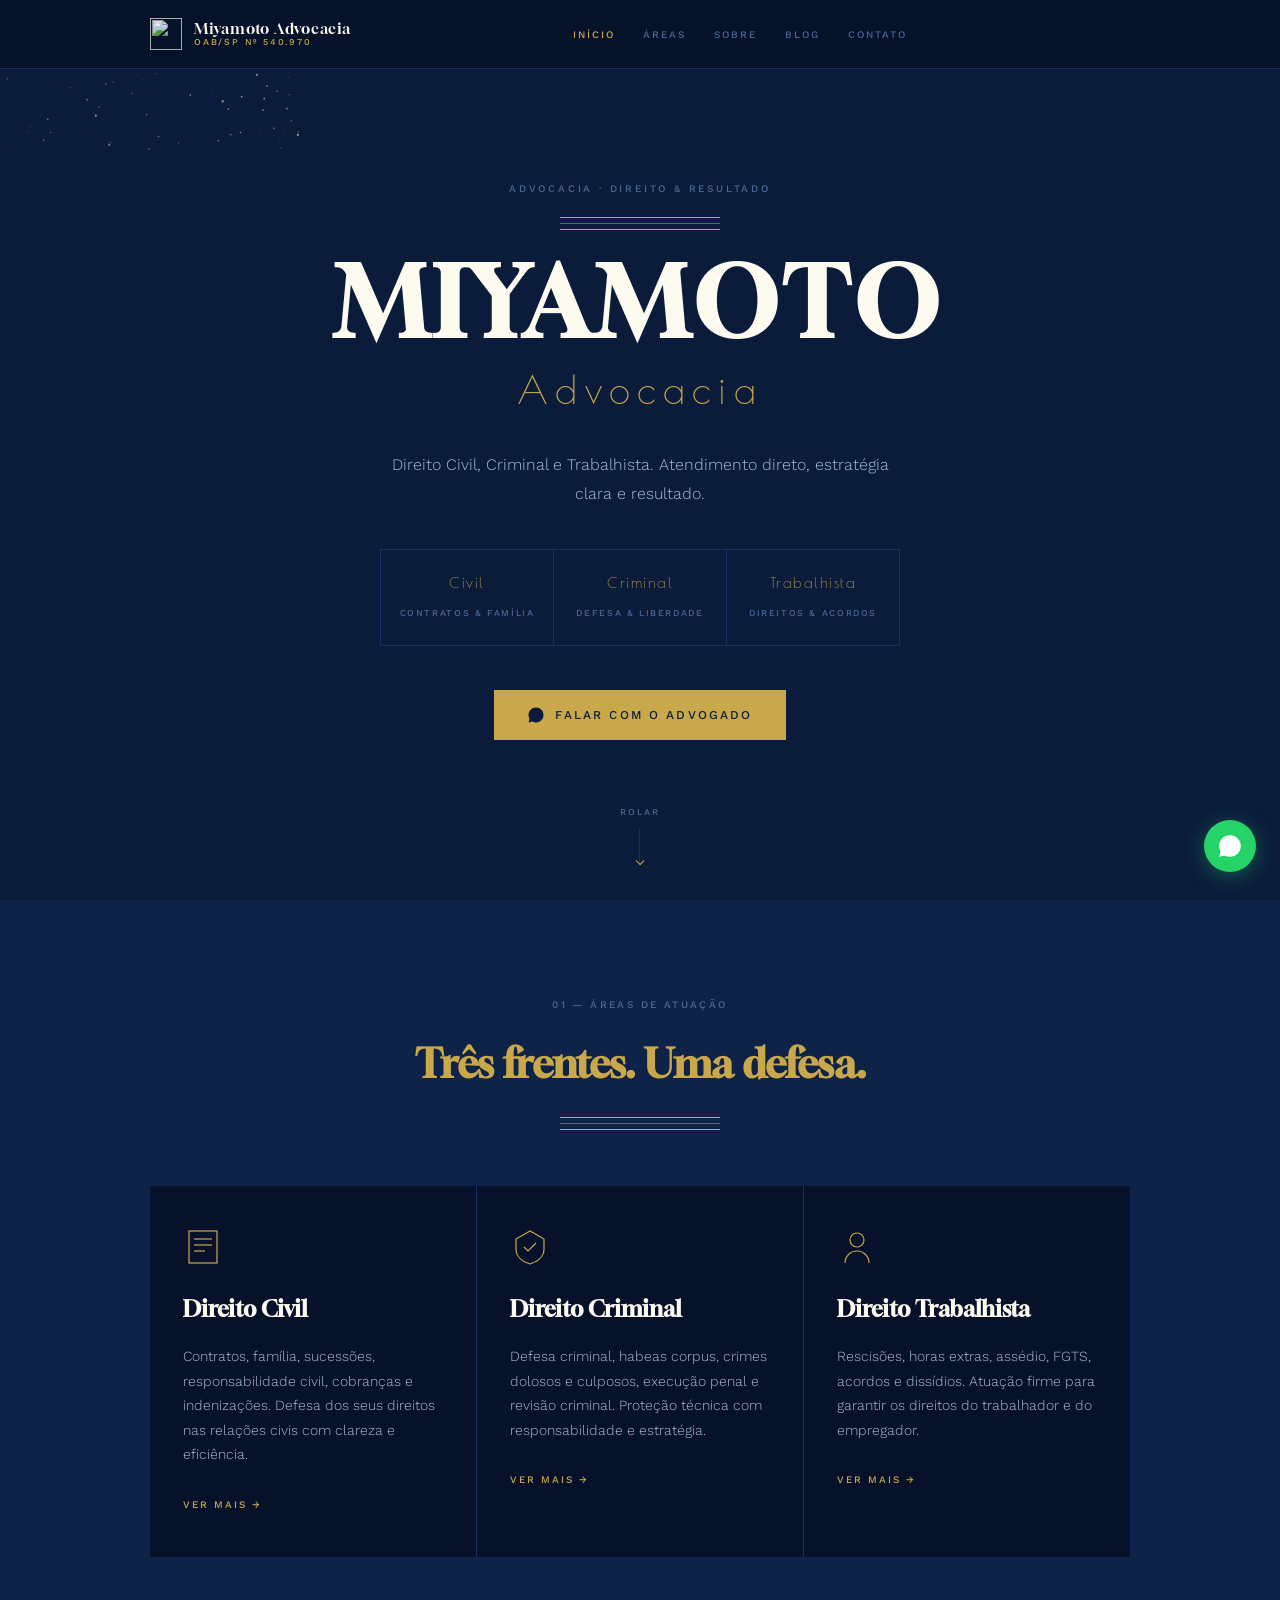
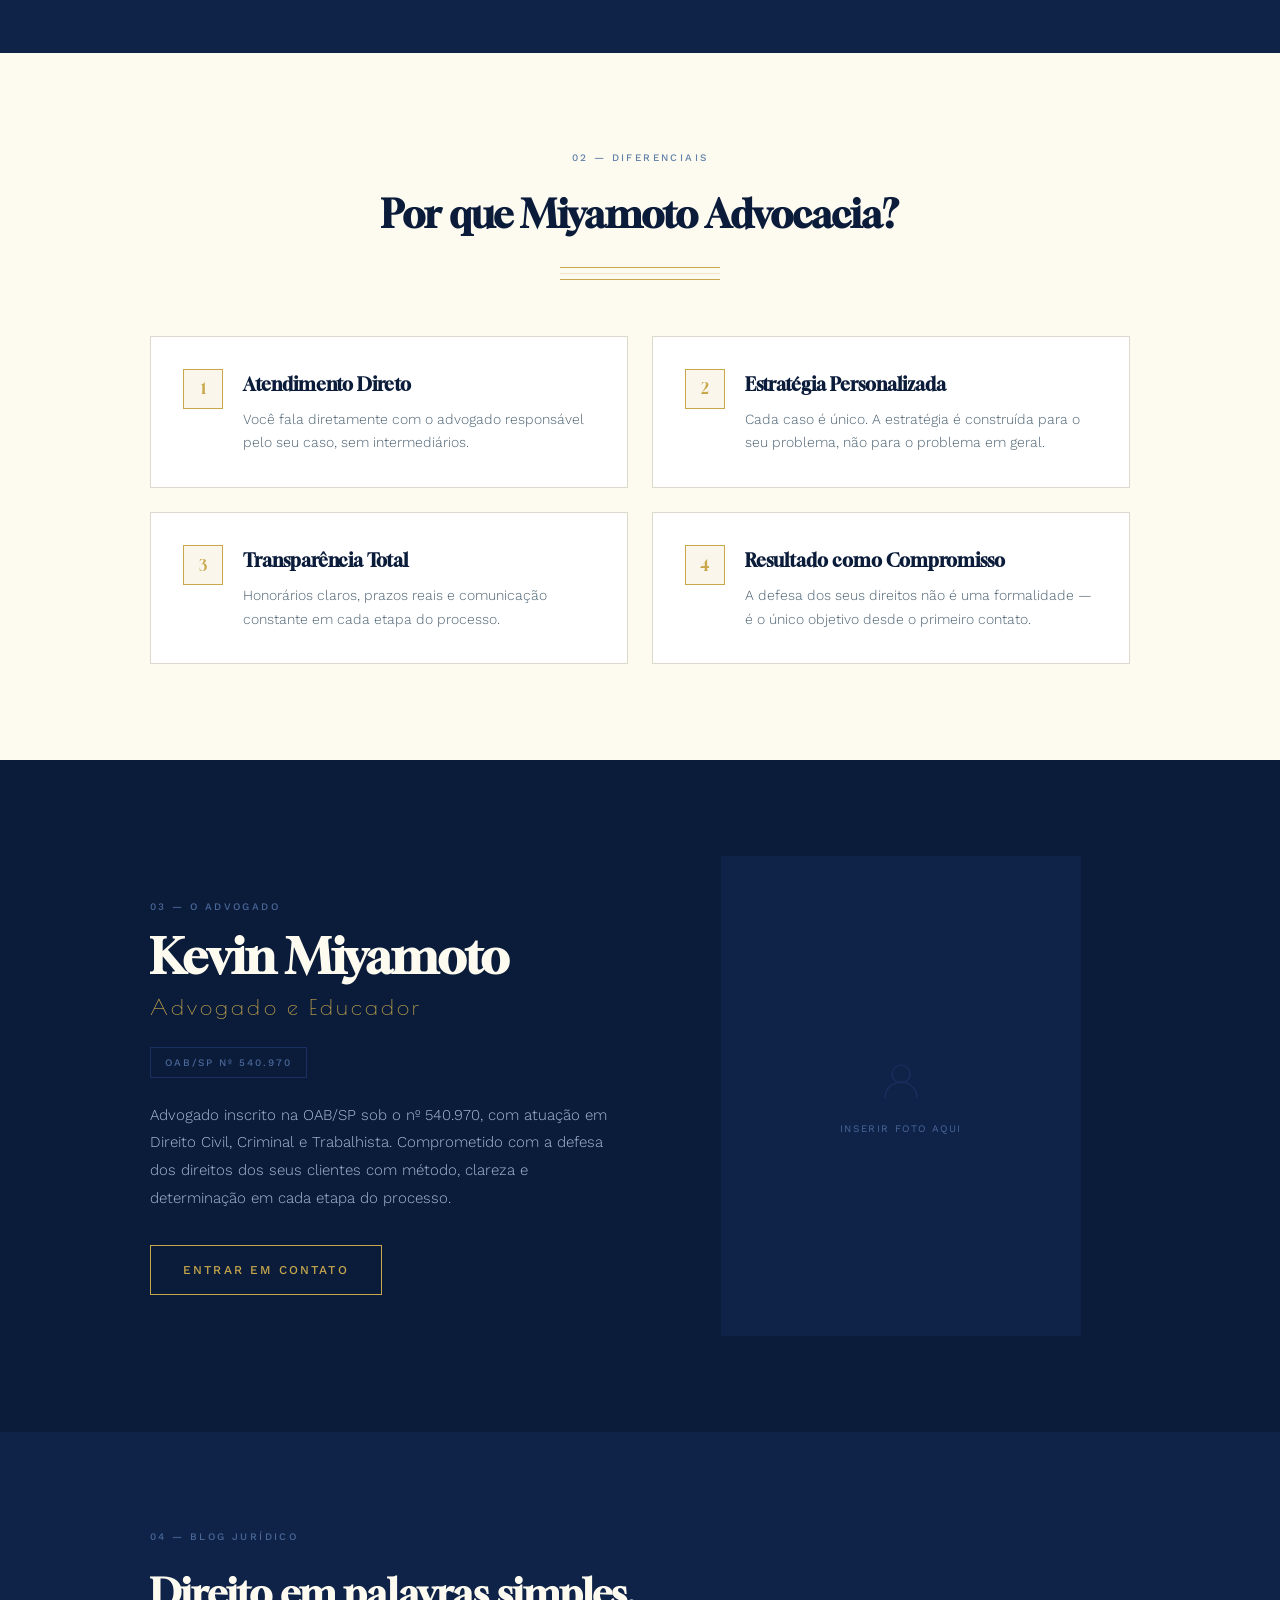
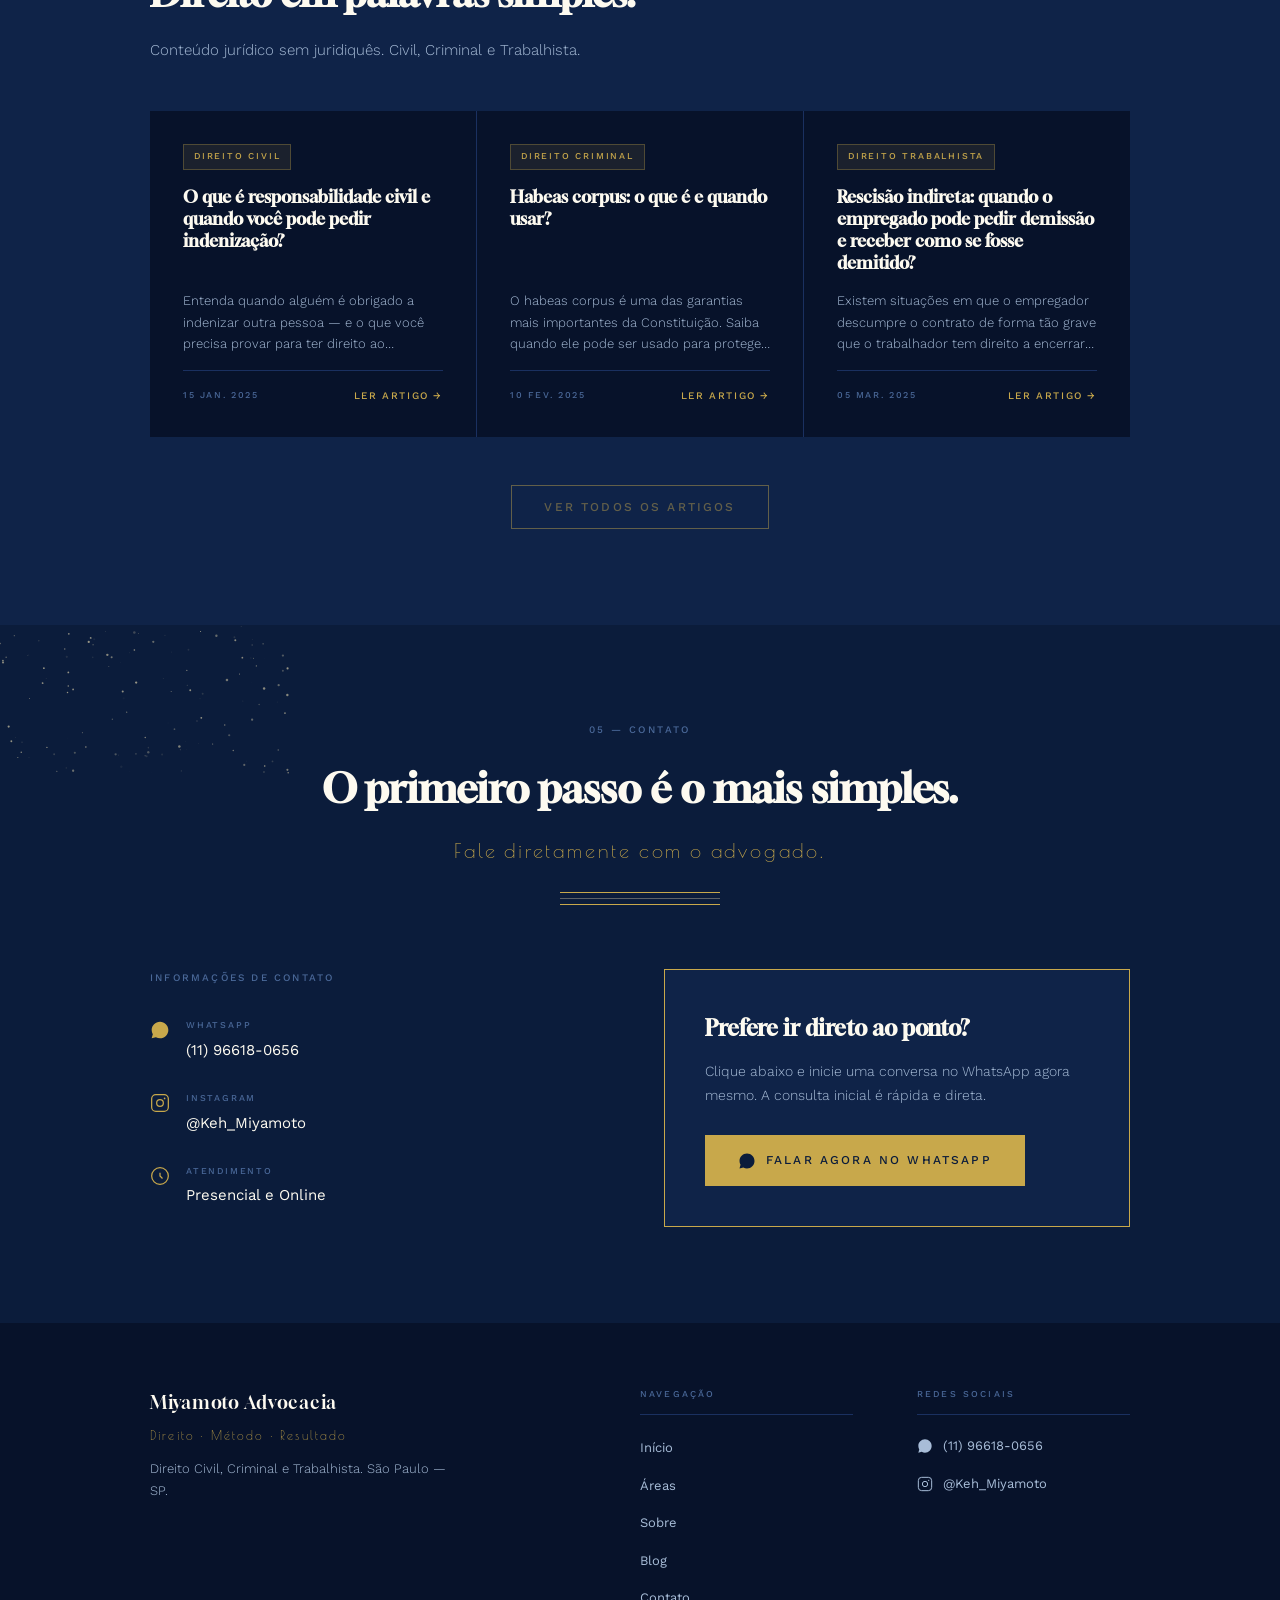
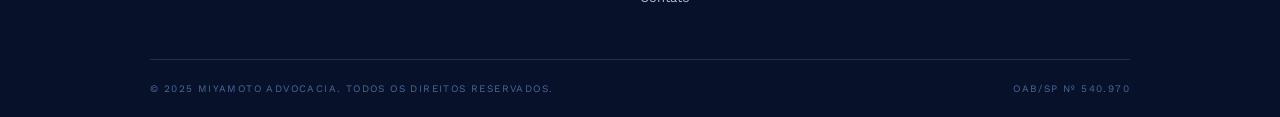
==== index.html @ d9c24fb6 "Update index.html" ====
<!DOCTYPE html>
<html lang="pt-BR">
<head>
  <meta charset="UTF-8">
  <meta name="viewport" content="width=device-width, initial-scale=1.0">
  <meta name="description" content="Miyamoto Advocacia — Direito Civil, Criminal e Trabalhista. Atendimento direto, estratégia clara e resultado. OAB/SP Nº 540.970.">
  <meta name="theme-color" content="#0B1C3B">
  <title>Miyamoto Advocacia — Direito Civil, Criminal e Trabalhista</title>
  <link href="https://fonts.googleapis.com/css2?family=Gloock&family=Work+Sans:wght@300;400;500&family=Poiret+One&display=swap" rel="stylesheet">
  <style>
    /* ════════════════════════════════════════════
       RESET
    ════════════════════════════════════════════ */
    *, *::before, *::after { box-sizing: border-box; margin: 0; padding: 0; }
    html { scroll-behavior: smooth; }
    body {
      font-family: 'Work Sans', sans-serif;
      font-weight: 400; font-size: 15px; line-height: 1.7;
      background: #0B1C3B; color: #FDFAF0; overflow-x: hidden;
    }
    img { max-width: 100%; display: block; }
    a { text-decoration: none; color: inherit; }
    button { font-family: inherit; cursor: pointer; border: none; background: none; }
    ul { list-style: none; }

    /* ════════════════════════════════════════════
       VARIÁVEIS
    ════════════════════════════════════════════ */
    :root {
      --gold:       #C8A84B;
      --gold-hover: #E4C76B;
      --gold-pale:  #F5E6B8;
      --gold-dim:   rgba(200,168,75,0.10);
      --navy-deep:  #07122A;
      --navy-main:  #0B1C3B;
      --navy-alt:   #0F2348;
      --cream:      #FDFAF0;
      --text-main:  #FDFAF0;
      --text-sec:   #A8BDD8;
      --text-muted: #4A6898;
      --border:     #1A3060;
      --font-d:     'Gloock', serif;
      --font-e:     'Poiret One', sans-serif;
      --font-ui:    'Work Sans', sans-serif;
      --t:          200ms ease;
      --gap:        96px;
      --max:        1100px;
    }

    /* ════════════════════════════════════════════
       LAYOUT
    ════════════════════════════════════════════ */
    .container { width: 100%; max-width: var(--max); margin: 0 auto; padding: 0 20px; }
    @media (min-width: 768px)  { .container { padding: 0 40px; } }
    @media (min-width: 1280px) { .container { padding: 0 60px; } }

    /* ════════════════════════════════════════════
       EYEBROW / ORNAMENT
    ════════════════════════════════════════════ */
    .eyebrow {
      font-family: var(--font-ui); font-weight: 500; font-size: 10px;
      letter-spacing: 0.24em; text-transform: uppercase; color: var(--text-muted);
      margin-bottom: 16px; display: block;
    }
    .ornament { display: flex; flex-direction: column; gap: 5px; width: 160px; margin: 0 auto 28px; }
    .ornament span:nth-child(1),
    .ornament span:nth-child(3) { display: block; height: 1px; background: var(--gold); }
    .ornament span:nth-child(2) { display: block; height: 1px; background: var(--gold-pale); opacity: 0.35; }
    .ornament--left { margin-left: 0; }

    /* ════════════════════════════════════════════
       BOTÕES
    ════════════════════════════════════════════ */
    .btn {
      display: inline-flex; align-items: center; gap: 10px;
      font-family: var(--font-ui); font-weight: 500; font-size: 12px;
      letter-spacing: 0.18em; text-transform: uppercase; padding: 14px 32px;
      transition: all var(--t); border-radius: 0; cursor: pointer;
    }
    .btn svg { width: 18px; height: 18px; flex-shrink: 0; }
    .btn-primary { background: var(--gold); color: var(--navy-main); border: 1px solid var(--gold); }
    .btn-primary:hover { background: var(--gold-hover); border-color: var(--gold-hover); }
    .btn-secondary { background: transparent; color: var(--gold); border: 1px solid var(--gold); }
    .btn-secondary:hover { background: var(--gold-dim); }
    .btn-secondary:disabled { opacity: 0.45; cursor: not-allowed; pointer-events: none; }

    /* ════════════════════════════════════════════
       NAV
    ════════════════════════════════════════════ */
    .nav {
      position: fixed; top: 0; left: 0; right: 0; z-index: 900;
      background: rgba(7,18,42,0.96); backdrop-filter: blur(10px);
      -webkit-backdrop-filter: blur(10px); border-bottom: 1px solid var(--border);
    }
    .nav__inner {
      display: flex; align-items: center; justify-content: space-between;
      height: 68px; max-width: var(--max); margin: 0 auto; padding: 0 20px;
    }
    @media (min-width: 768px)  { .nav__inner { padding: 0 40px; } }
    @media (min-width: 1280px) { .nav__inner { padding: 0 60px; } }

    .nav__logo { display: flex; align-items: center; gap: 12px; }
    .nav__logo-img { width: 32px; height: 32px; object-fit: contain; opacity: 0.9; }
    .nav__logo-text { font-family: var(--font-d); font-size: 15px; color: var(--text-main); letter-spacing: 0.05em; white-space: nowrap; line-height: 1.15; }
    .nav__logo-sub { display: block; font-family: var(--font-ui); font-size: 9px; color: var(--gold); letter-spacing: 0.2em; font-weight: 500; }

    .nav__links { display: none; align-items: center; gap: 28px; }
    @media (min-width: 960px) { .nav__links { display: flex; } }

    .nav__link {
      font-family: var(--font-ui); font-weight: 500; font-size: 10px;
      letter-spacing: 0.2em; text-transform: uppercase; color: var(--text-muted);
      transition: color var(--t); padding: 4px 0;
    }
    .nav__link:hover, .nav__link.active { color: var(--gold); }

    .nav__right { display: flex; align-items: center; gap: 16px; }

    .nav__aureo {
      display: none; font-family: var(--font-ui); font-weight: 500; font-size: 11px;
      letter-spacing: 0.12em; text-transform: uppercase; padding: 10px 20px;
      background: var(--gold); color: var(--navy-main); transition: background var(--t);
    }
    .nav__aureo:hover { background: var(--gold-hover); }
    @media (min-width: 640px) { .nav__aureo { display: inline-block; } }

    .nav__burger {
      display: flex; flex-direction: column; gap: 5px; padding: 8px;
    }
    @media (min-width: 960px) { .nav__burger { display: none; } }
    .nav__burger-line { display: block; width: 22px; height: 1px; background: var(--text-main); transition: all var(--t); }
    .nav__burger.open .nav__burger-line:nth-child(1) { transform: translateY(6px) rotate(45deg); }
    .nav__burger.open .nav__burger-line:nth-child(2) { opacity: 0; }
    .nav__burger.open .nav__burger-line:nth-child(3) { transform: translateY(-6px) rotate(-45deg); }

    .nav__mobile {
      position: fixed; inset: 68px 0 0; background: var(--navy-deep); z-index: 890;
      display: flex; flex-direction: column; padding: 32px 24px; gap: 4px;
      transform: translateX(100%); transition: transform 300ms ease;
      border-top: 1px solid var(--border); overflow-y: auto;
    }
    .nav__mobile.open { transform: translateX(0); }
    .nav__mobile-link {
      font-family: var(--font-ui); font-weight: 500; font-size: 13px;
      letter-spacing: 0.18em; text-transform: uppercase; color: var(--text-muted);
      padding: 16px 0; border-bottom: 1px solid var(--border);
      transition: color var(--t); min-height: 44px; display: flex; align-items: center;
    }
    .nav__mobile-link:hover { color: var(--gold); }
    .nav__mobile-cta {
      margin-top: 24px; background: var(--gold); color: var(--navy-main);
      padding: 16px; text-align: center; font-family: var(--font-ui); font-weight: 500;
      font-size: 12px; letter-spacing: 0.16em; text-transform: uppercase;
      min-height: 44px; display: flex; align-items: center; justify-content: center;
    }
    .nav__mobile-cta:hover { background: var(--gold-hover); }

    /* ════════════════════════════════════════════
       HERO
    ════════════════════════════════════════════ */
    .hero {
      min-height: 100vh; position: relative; overflow: hidden;
      display: flex; align-items: center; justify-content: center;
      background: var(--navy-main); padding: 120px 20px 100px;
    }
    .starfield { position: absolute; inset: 0; pointer-events: none; z-index: 0; }
    .hero__inner { position: relative; z-index: 1; text-align: center; max-width: 840px; width: 100%; }

    .hero__eyebrow {
      font-family: var(--font-ui); font-weight: 500; font-size: 10px;
      letter-spacing: 0.28em; text-transform: uppercase; color: var(--text-muted); margin-bottom: 20px;
    }
    .hero__title {
      font-family: var(--font-d); font-size: clamp(52px, 9vw, 96px);
      color: var(--text-main); line-height: 0.92; letter-spacing: 0.08em; margin-bottom: 12px;
    }
    .hero__subtitle {
      font-family: var(--font-e); font-size: clamp(22px, 3.5vw, 38px);
      color: var(--gold); letter-spacing: 0.2em; margin-bottom: 28px;
    }
    .hero__desc {
      font-family: var(--font-ui); font-weight: 300; font-size: 16px;
      color: var(--text-sec); line-height: 1.8; max-width: 520px;
      margin: 0 auto 40px;
    }
    .hero__pillars {
      display: flex; border: 1px solid var(--border);
      max-width: 520px; margin: 0 auto 44px;
    }
    .hero__pillar {
      flex: 1; padding: 20px 12px; text-align: center;
      border-right: 1px solid var(--border);
    }
    .hero__pillar:last-child { border-right: none; }
    .hero__pillar-label {
      font-family: var(--font-e); font-size: 15px; color: var(--gold);
      letter-spacing: 0.1em; display: block; margin-bottom: 4px;
    }
    .hero__pillar-sub {
      font-family: var(--font-ui); font-weight: 500; font-size: 9px;
      letter-spacing: 0.18em; text-transform: uppercase; color: var(--text-muted);
    }
    .hero__scroll {
      position: absolute; bottom: 36px; left: 50%; transform: translateX(-50%);
      z-index: 2; display: flex; flex-direction: column; align-items: center; gap: 8px;
    }
    .hero__scroll-label {
      font-family: var(--font-ui); font-weight: 500; font-size: 9px;
      letter-spacing: 0.22em; text-transform: uppercase; color: var(--text-muted);
    }
    .hero__scroll-arrow {
      width: 1px; height: 36px; background: var(--border); position: relative;
      animation: scrollBounce 2.2s ease-in-out infinite;
    }
    .hero__scroll-arrow::after {
      content: ''; position: absolute; bottom: 0; left: 50%;
      transform: translateX(-50%) rotate(45deg);
      width: 6px; height: 6px;
      border-right: 1px solid var(--gold); border-bottom: 1px solid var(--gold);
    }
    @keyframes scrollBounce {
      0%, 100% { opacity: 0.4; transform: translateY(0); }
      50%       { opacity: 1;   transform: translateY(8px); }
    }

    /* ════════════════════════════════════════════
       ÁREAS
    ════════════════════════════════════════════ */
    .areas { background: var(--navy-alt); padding: var(--gap) 0; }
    .areas__header { text-align: center; margin-bottom: 56px; }
    .areas__title { font-family: var(--font-d); font-size: clamp(26px, 4vw, 40px); color: var(--gold); }

    .areas__grid { display: grid; grid-template-columns: 1fr; gap: 1px; background: var(--border); }
    @media (min-width: 768px) { .areas__grid { grid-template-columns: repeat(3, 1fr); } }

    .area-card {
      background: var(--navy-deep); padding: 40px 32px;
      border: 1px solid transparent; transition: border-color var(--t), transform var(--t);
      position: relative; overflow: hidden;
    }
    .area-card::after {
      content: ''; position: absolute; bottom: 0; left: 0; right: 0;
      height: 2px; background: var(--gold); transform: scaleX(0);
      transition: transform var(--t); transform-origin: left;
    }
    .area-card:hover { border-color: var(--gold); transform: translateY(-4px); }
    .area-card:hover::after { transform: scaleX(1); }

    .area-card__icon { width: 40px; height: 40px; color: var(--gold); margin-bottom: 24px; }
    .area-card__icon svg { width: 100%; height: 100%; }
    .area-card__title { font-family: var(--font-d); font-size: 22px; color: var(--text-main); margin-bottom: 16px; }
    .area-card__text { font-family: var(--font-ui); font-weight: 300; font-size: 14px; color: var(--text-sec); line-height: 1.75; margin-bottom: 24px; }
    .area-card__link {
      font-family: var(--font-ui); font-weight: 500; font-size: 10px;
      letter-spacing: 0.2em; text-transform: uppercase; color: var(--gold); transition: color var(--t);
    }
    .area-card__link:hover { color: var(--gold-hover); }

    /* ════════════════════════════════════════════
       DIFERENCIAIS (fundo claro)
    ════════════════════════════════════════════ */
    .diferenciais { background: var(--cream); padding: var(--gap) 0; }
    .diferenciais__header { text-align: center; margin-bottom: 56px; }
    .diferenciais__eyebrow { color: #6080A8; }
    .diferenciais__title { font-family: var(--font-d); font-size: clamp(26px, 4vw, 38px); color: var(--navy-main); }
    .diferenciais__ornament span:nth-child(1),
    .diferenciais__ornament span:nth-child(3) { background: var(--gold); }
    .diferenciais__ornament span:nth-child(2) { background: var(--gold); opacity: 0.25; }

    .diferenciais__grid { display: grid; grid-template-columns: 1fr; gap: 24px; }
    @media (min-width: 640px) { .diferenciais__grid { grid-template-columns: repeat(2, 1fr); } }

    .diferencial {
      display: flex; gap: 20px; align-items: flex-start;
      padding: 32px; border: 1px solid #DDD8CC; background: #FFF;
      transition: border-color var(--t);
    }
    .diferencial:hover { border-color: var(--gold); }
    .diferencial__num {
      flex-shrink: 0; width: 40px; height: 40px;
      background: rgba(200,168,75,0.1); border: 1px solid var(--gold);
      display: flex; align-items: center; justify-content: center;
      font-family: var(--font-d); font-size: 16px; color: var(--gold);
    }
    .diferencial__title { font-family: var(--font-d); font-size: 18px; color: var(--navy-main); margin-bottom: 8px; }
    .diferencial__text { font-family: var(--font-ui); font-weight: 300; font-size: 14px; color: #4A6070; line-height: 1.7; }

    /* ════════════════════════════════════════════
       SOBRE
    ════════════════════════════════════════════ */
    .sobre { background: var(--navy-main); padding: var(--gap) 0; }
    .sobre__inner { display: grid; grid-template-columns: 1fr; gap: 64px; }
    @media (min-width: 768px) { .sobre__inner { grid-template-columns: 1fr 1fr; align-items: center; } }

    .sobre__title { font-family: var(--font-d); font-size: clamp(30px, 5vw, 48px); color: var(--text-main); margin-bottom: 8px; line-height: 1.05; }
    .sobre__subtitle { font-family: var(--font-e); font-size: clamp(16px, 2vw, 22px); color: var(--gold); letter-spacing: 0.14em; margin-bottom: 20px; }
    .sobre__oab {
      display: inline-block; font-family: var(--font-ui); font-weight: 500; font-size: 10px;
      letter-spacing: 0.2em; text-transform: uppercase; color: var(--text-muted);
      border: 1px solid var(--border); padding: 6px 14px; margin-bottom: 24px;
    }
    .sobre__text { font-family: var(--font-ui); font-weight: 300; font-size: 15px; color: var(--text-sec); line-height: 1.85; margin-bottom: 32px; }

    .sobre__photo { position: relative; aspect-ratio: 3/4; max-width: 360px; margin: 0 auto; width: 100%; }
    .sobre__photo-frame { position: absolute; inset: 0; border: 1px solid var(--gold); pointer-events: none; }
    .sobre__photo-frame::before { content: ''; position: absolute; inset: 8px; border: 1px solid var(--border); }
    .sobre__photo-inner {
      position: absolute; inset: 0; background: var(--navy-alt);
      display: flex; flex-direction: column; align-items: center; justify-content: center; gap: 16px;
    }
    .sobre__photo-inner p {
      font-family: var(--font-ui); font-size: 10px; letter-spacing: 0.16em;
      text-transform: uppercase; color: var(--text-muted); text-align: center; padding: 0 20px;
    }
    .sobre__photo img { position: absolute; inset: 0; width: 100%; height: 100%; object-fit: cover; }

    /* ════════════════════════════════════════════
       BLOG
    ════════════════════════════════════════════ */
    .blog { background: var(--navy-alt); padding: var(--gap) 0; }
    .blog__header { margin-bottom: 48px; }
    .blog__title { font-family: var(--font-d); font-size: clamp(26px, 4vw, 38px); color: var(--text-main); margin-bottom: 12px; }
    .blog__intro { font-family: var(--font-ui); font-weight: 300; font-size: 15px; color: var(--text-sec); max-width: 480px; }

    .blog__grid { display: grid; grid-template-columns: 1fr; gap: 1px; background: var(--border); margin-bottom: 48px; }
    @media (min-width: 640px) { .blog__grid { grid-template-columns: repeat(3, 1fr); } }

    .blog-card {
      background: var(--navy-deep); padding: 32px;
      border: 1px solid transparent; transition: border-color var(--t);
      display: flex; flex-direction: column; gap: 16px;
    }
    .blog-card:hover { border-color: var(--gold); }
    .blog-card__badge {
      display: inline-block; font-family: var(--font-ui); font-weight: 500; font-size: 9px;
      letter-spacing: 0.2em; text-transform: uppercase; color: var(--gold);
      background: rgba(200,168,75,0.1); border: 1px solid rgba(200,168,75,0.3);
      padding: 4px 10px; align-self: flex-start;
    }
    .blog-card__title { font-family: var(--font-d); font-size: 17px; color: var(--text-main); line-height: 1.3; flex: 1; }
    .blog-card__excerpt {
      font-family: var(--font-ui); font-weight: 300; font-size: 13px; color: var(--text-sec); line-height: 1.65;
      display: -webkit-box; -webkit-line-clamp: 3; -webkit-box-orient: vertical; overflow: hidden;
    }
    .blog-card__footer { display: flex; align-items: center; justify-content: space-between; padding-top: 16px; border-top: 1px solid var(--border); }
    .blog-card__date { font-family: var(--font-ui); font-weight: 500; font-size: 9px; letter-spacing: 0.18em; text-transform: uppercase; color: var(--text-muted); }
    .blog-card__link { font-family: var(--font-ui); font-weight: 500; font-size: 10px; letter-spacing: 0.16em; text-transform: uppercase; color: var(--gold); transition: color var(--t); }
    .blog-card__link:hover { color: var(--gold-hover); }
    .blog__footer { text-align: center; }

    /* ════════════════════════════════════════════
       CONTATO
    ════════════════════════════════════════════ */
    .contato { background: var(--navy-main); padding: var(--gap) 0; position: relative; overflow: hidden; }
    .contato__header { text-align: center; margin-bottom: 64px; position: relative; z-index: 1; }
    .contato__title { font-family: var(--font-d); font-size: clamp(26px, 4vw, 40px); color: var(--text-main); margin-bottom: 12px; }
    .contato__subtitle { font-family: var(--font-e); font-size: clamp(14px, 2vw, 20px); color: var(--gold); letter-spacing: 0.14em; }
    .contato__inner { display: grid; grid-template-columns: 1fr; gap: 48px; position: relative; z-index: 1; }
    @media (min-width: 768px) { .contato__inner { grid-template-columns: 1fr 1fr; align-items: start; } }

    .contato__info-title { font-family: var(--font-ui); font-weight: 500; font-size: 10px; letter-spacing: 0.22em; text-transform: uppercase; color: var(--text-muted); margin-bottom: 32px; }
    .contato__items { display: flex; flex-direction: column; gap: 28px; }
    .contato__item { display: flex; gap: 16px; align-items: flex-start; }
    .contato__item-icon { width: 20px; height: 20px; color: var(--gold); flex-shrink: 0; margin-top: 2px; }
    .contato__item-icon svg { width: 100%; height: 100%; }
    .contato__item-label { font-family: var(--font-ui); font-weight: 500; font-size: 9px; letter-spacing: 0.2em; text-transform: uppercase; color: var(--text-muted); display: block; margin-bottom: 4px; }
    .contato__item-val { font-family: var(--font-ui); font-size: 15px; color: var(--text-main); transition: color var(--t); }
    a.contato__item-val:hover { color: var(--gold); }

    .contato__cta-card { border: 1px solid var(--gold); background: var(--navy-alt); padding: 40px; }
    .contato__cta-title { font-family: var(--font-d); font-size: 22px; color: var(--text-main); margin-bottom: 12px; }
    .contato__cta-text { font-family: var(--font-ui); font-weight: 300; font-size: 14px; color: var(--text-sec); line-height: 1.7; margin-bottom: 28px; }

    /* ════════════════════════════════════════════
       FOOTER
    ════════════════════════════════════════════ */
    .footer { background: var(--navy-deep); padding: 64px 0 0; }
    .footer__inner { display: grid; grid-template-columns: 1fr; gap: 48px; padding-bottom: 48px; }
    @media (min-width: 768px) { .footer__inner { grid-template-columns: 2fr 1fr 1fr; gap: 64px; } }

    .footer__brand-name { font-family: var(--font-d); font-size: 18px; color: var(--text-main); letter-spacing: 0.04em; margin-bottom: 8px; }
    .footer__brand-lema { font-family: var(--font-e); font-size: 12px; color: var(--gold); letter-spacing: 0.18em; margin-bottom: 12px; }
    .footer__brand-desc { font-family: var(--font-ui); font-weight: 300; font-size: 13px; color: var(--text-sec); line-height: 1.7; margin-bottom: 20px; max-width: 300px; }
    .footer__aureo-link {
      display: inline-flex; align-items: center; gap: 6px;
      font-family: var(--font-ui); font-weight: 500; font-size: 11px;
      letter-spacing: 0.14em; text-transform: uppercase; padding: 10px 20px;
      background: var(--gold); color: var(--navy-main); transition: background var(--t);
    }
    .footer__aureo-link:hover { background: var(--gold-hover); }

    .footer__col-title { font-family: var(--font-ui); font-weight: 500; font-size: 9px; letter-spacing: 0.24em; text-transform: uppercase; color: var(--text-muted); margin-bottom: 20px; padding-bottom: 12px; border-bottom: 1px solid var(--border); }
    .footer__links { display: flex; flex-direction: column; gap: 12px; }
    .footer__link { font-family: var(--font-ui); font-size: 13px; color: var(--text-sec); transition: color var(--t); }
    .footer__link:hover { color: var(--gold); }
    .footer__social { display: flex; flex-direction: column; gap: 16px; }
    .footer__social-item { display: flex; align-items: center; gap: 10px; font-family: var(--font-ui); font-size: 13px; color: var(--text-sec); transition: color var(--t); }
    .footer__social-item:hover { color: var(--gold); }
    .footer__social-icon { width: 16px; height: 16px; flex-shrink: 0; fill: currentColor; }
    .footer__sep { height: 1px; background: var(--border); }
    .footer__bottom { display: flex; flex-wrap: wrap; align-items: center; justify-content: space-between; gap: 12px; padding: 20px 0; font-family: var(--font-ui); font-size: 10px; letter-spacing: 0.14em; text-transform: uppercase; color: var(--text-muted); }

    /* ════════════════════════════════════════════
       WHATSAPP FAB
    ════════════════════════════════════════════ */
    .whatsapp-fab {
      position: fixed; bottom: 28px; right: 24px; z-index: 800;
      width: 52px; height: 52px; border-radius: 50%;
      background: #25D366; display: flex; align-items: center; justify-content: center;
      box-shadow: 0 4px 20px rgba(37,211,102,0.35);
      animation: waPulse 3s ease-in-out infinite; transition: transform var(--t);
    }
    .whatsapp-fab:hover { transform: scale(1.08); animation: none; }
    .whatsapp-fab svg { width: 26px; height: 26px; fill: #FFF; }
    @keyframes waPulse {
      0%, 100% { box-shadow: 0 4px 20px rgba(37,211,102,0.35); }
      50%       { box-shadow: 0 4px 36px rgba(37,211,102,0.6); transform: scale(1.05); }
    }
    .whatsapp-fab__tip {
      position: absolute; right: 60px; top: 50%; transform: translateY(-50%);
      font-family: var(--font-ui); font-size: 11px; white-space: nowrap;
      background: var(--navy-deep); color: var(--text-main); padding: 6px 12px;
      border: 1px solid var(--border); opacity: 0; pointer-events: none; transition: opacity var(--t);
    }
    .whatsapp-fab:hover .whatsapp-fab__tip { opacity: 1; }

    /* ════════════════════════════════════════════
       SCROLL REVEAL
    ════════════════════════════════════════════ */
    .reveal { opacity: 0; transform: translateY(24px); transition: opacity 500ms ease, transform 500ms ease; }
    .reveal.visible { opacity: 1; transform: translateY(0); }

    @media (prefers-reduced-motion: reduce) {
      *, *::before, *::after { animation-duration: 0.01ms !important; transition-duration: 0.01ms !important; }
      .reveal { opacity: 1 !important; transform: none !important; }
    }
  </style>
</head>
<body>

  <!-- NAV -->
  <nav class="nav" id="nav" role="navigation" aria-label="Navegação principal">
    <div class="nav__inner">
      <a href="#inicio" class="nav__logo" aria-label="Miyamoto Advocacia — início">
        <img src="assets/aureo_brasao_redondo.png" alt="" class="nav__logo-img" aria-hidden="true">
        <span class="nav__logo-text">
          Miyamoto Advocacia
          <span class="nav__logo-sub">OAB/SP Nº 540.970</span>
        </span>
      </a>

      <div class="nav__links" role="menubar">
        <a href="#inicio"  class="nav__link active" role="menuitem">Início</a>
        <a href="#areas"   class="nav__link" role="menuitem">Áreas</a>
        <a href="#sobre"   class="nav__link" role="menuitem">Sobre</a>
        <a href="#blog"    class="nav__link" role="menuitem">Blog</a>
        <a href="#contato" class="nav__link" role="menuitem">Contato</a>
      </div>

      <div class="nav__right">
        
        <button class="nav__burger" id="burger" aria-label="Abrir menu" aria-expanded="false" aria-controls="mobile-nav">
          <span class="nav__burger-line"></span>
          <span class="nav__burger-line"></span>
          <span class="nav__burger-line"></span>
        </button>
      </div>
    </div>
  </nav>
  <div class="nav__mobile" id="mobile-nav" role="dialog" aria-label="Menu mobile">
    <a href="#inicio"  class="nav__mobile-link" onclick="closeMenu()">Início</a>
    <a href="#areas"   class="nav__mobile-link" onclick="closeMenu()">Áreas</a>
    <a href="#sobre"   class="nav__mobile-link" onclick="closeMenu()">Sobre</a>
    <a href="#blog"    class="nav__mobile-link" onclick="closeMenu()">Blog</a>
    <a href="#contato" class="nav__mobile-link" onclick="closeMenu()">Contato</a>
    
  </div>

  <!-- HERO -->
  <section class="hero" id="inicio" aria-label="Apresentação">
    <canvas class="starfield" id="sf" aria-hidden="true"></canvas>
    <div class="hero__inner">
      <p class="hero__eyebrow">ADVOCACIA · DIREITO &amp; RESULTADO</p>
      <div class="ornament" aria-hidden="true"><span></span><span></span><span></span></div>
      <h1 class="hero__title">MIYAMOTO</h1>
      <p class="hero__subtitle">Advocacia</p>
      <p class="hero__desc">Direito Civil, Criminal e Trabalhista. Atendimento direto, estratégia clara e resultado.</p>
      <div class="hero__pillars" role="list">
        <div class="hero__pillar" role="listitem">
          <span class="hero__pillar-label">Civil</span>
          <span class="hero__pillar-sub">Contratos &amp; Família</span>
        </div>
        <div class="hero__pillar" role="listitem">
          <span class="hero__pillar-label">Criminal</span>
          <span class="hero__pillar-sub">Defesa &amp; Liberdade</span>
        </div>
        <div class="hero__pillar" role="listitem">
          <span class="hero__pillar-label">Trabalhista</span>
          <span class="hero__pillar-sub">Direitos &amp; Acordos</span>
        </div>
      </div>
      <a href="https://wa.me/5511966180656" class="btn btn-primary" target="_blank" rel="noopener" aria-label="Falar com o advogado no WhatsApp">
        <svg viewBox="0 0 24 24" fill="currentColor" aria-hidden="true"><path d="M17.472 14.382c-.297-.149-1.758-.867-2.03-.967-.273-.099-.471-.148-.67.15-.197.297-.767.966-.94 1.164-.173.199-.347.223-.644.075-.297-.15-1.255-.463-2.39-1.475-.883-.788-1.48-1.761-1.653-2.059-.173-.297-.018-.458.13-.606.134-.133.298-.347.446-.52.149-.174.198-.298.298-.497.099-.198.05-.371-.025-.52-.075-.149-.669-1.612-.916-2.207-.242-.579-.487-.5-.669-.51-.173-.008-.371-.01-.57-.01-.198 0-.52.074-.792.372-.272.297-1.04 1.016-1.04 2.479 0 1.462 1.065 2.875 1.213 3.074.149.198 2.096 3.2 5.077 4.487.709.306 1.262.489 1.694.625.712.227 1.36.195 1.871.118.571-.085 1.758-.719 2.006-1.413.248-.694.248-1.289.173-1.413-.074-.124-.272-.198-.57-.347zM12 2C6.48 2 2 6.48 2 12c0 1.85.5 3.58 1.37 5.07L2 22l5.09-1.34A9.94 9.94 0 0012 22c5.52 0 10-4.48 10-10S17.52 2 12 2z"/></svg>
        FALAR COM O ADVOGADO
      </a>
    </div>
    <div class="hero__scroll" aria-hidden="true">
      <span class="hero__scroll-label">rolar</span>
      <span class="hero__scroll-arrow"></span>
    </div>
  </section>

  <!-- ÁREAS -->
  <section class="areas" id="areas" aria-labelledby="areas-h">
    <div class="container">
      <div class="areas__header reveal">
        <span class="eyebrow">01 — Áreas de Atuação</span>
        <h2 class="areas__title" id="areas-h">Três frentes. Uma defesa.</h2>
        <div class="ornament" style="margin-top:20px" aria-hidden="true"><span></span><span></span><span></span></div>
      </div>
      <div class="areas__grid">

        <article class="area-card reveal">
          <div class="area-card__icon" aria-hidden="true">
            <svg viewBox="0 0 40 40" fill="none" stroke="currentColor" stroke-width="1.2">
              <rect x="6" y="4" width="28" height="32"/>
              <line x1="11" y1="12" x2="29" y2="12"/>
              <line x1="11" y1="18" x2="29" y2="18"/>
              <line x1="11" y1="24" x2="22" y2="24"/>
            </svg>
          </div>
          <h3 class="area-card__title">Direito Civil</h3>
          <p class="area-card__text">Contratos, família, sucessões, responsabilidade civil, cobranças e indenizações. Defesa dos seus direitos nas relações civis com clareza e eficiência.</p>
          <a href="#contato" class="area-card__link">VER MAIS →</a>
        </article>

        <article class="area-card reveal" style="transition-delay:80ms">
          <div class="area-card__icon" aria-hidden="true">
            <svg viewBox="0 0 40 40" fill="none" stroke="currentColor" stroke-width="1.2">
              <path d="M20 4L6 12v10c0 7 5.6 12.5 14 15 8.4-2.5 14-8 14-15V12L20 4z"/>
              <polyline points="14,20 18,24 26,16"/>
            </svg>
          </div>
          <h3 class="area-card__title">Direito Criminal</h3>
          <p class="area-card__text">Defesa criminal, habeas corpus, crimes dolosos e culposos, execução penal e revisão criminal. Proteção técnica com responsabilidade e estratégia.</p>
          <a href="#contato" class="area-card__link">VER MAIS →</a>
        </article>

        <article class="area-card reveal" style="transition-delay:160ms">
          <div class="area-card__icon" aria-hidden="true">
            <svg viewBox="0 0 40 40" fill="none" stroke="currentColor" stroke-width="1.2">
              <circle cx="20" cy="13" r="7"/>
              <path d="M8 36c0-6.6 5.4-12 12-12s12 5.4 12 12"/>
            </svg>
          </div>
          <h3 class="area-card__title">Direito Trabalhista</h3>
          <p class="area-card__text">Rescisões, horas extras, assédio, FGTS, acordos e dissídios. Atuação firme para garantir os direitos do trabalhador e do empregador.</p>
          <a href="#contato" class="area-card__link">VER MAIS →</a>
        </article>

      </div>
    </div>
  </section>

  <!-- DIFERENCIAIS -->
  <section class="diferenciais" id="diferenciais" aria-labelledby="dif-h">
    <div class="container">
      <div class="diferenciais__header reveal">
        <span class="eyebrow diferenciais__eyebrow">02 — Diferenciais</span>
        <h2 class="diferenciais__title" id="dif-h">Por que Miyamoto Advocacia?</h2>
        <div class="ornament diferenciais__ornament" style="margin-top:20px" aria-hidden="true"><span></span><span></span><span></span></div>
      </div>
      <div class="diferenciais__grid">
        <div class="diferencial reveal">
          <div class="diferencial__num" aria-hidden="true">1</div>
          <div>
            <h3 class="diferencial__title">Atendimento Direto</h3>
            <p class="diferencial__text">Você fala diretamente com o advogado responsável pelo seu caso, sem intermediários.</p>
          </div>
        </div>
        <div class="diferencial reveal" style="transition-delay:60ms">
          <div class="diferencial__num" aria-hidden="true">2</div>
          <div>
            <h3 class="diferencial__title">Estratégia Personalizada</h3>
            <p class="diferencial__text">Cada caso é único. A estratégia é construída para o seu problema, não para o problema em geral.</p>
          </div>
        </div>
        <div class="diferencial reveal" style="transition-delay:120ms">
          <div class="diferencial__num" aria-hidden="true">3</div>
          <div>
            <h3 class="diferencial__title">Transparência Total</h3>
            <p class="diferencial__text">Honorários claros, prazos reais e comunicação constante em cada etapa do processo.</p>
          </div>
        </div>
        <div class="diferencial reveal" style="transition-delay:180ms">
          <div class="diferencial__num" aria-hidden="true">4</div>
          <div>
            <h3 class="diferencial__title">Resultado como Compromisso</h3>
            <p class="diferencial__text">A defesa dos seus direitos não é uma formalidade — é o único objetivo desde o primeiro contato.</p>
          </div>
        </div>
      </div>
    </div>
  </section>

  <!-- SOBRE -->
  <section class="sobre" id="sobre" aria-labelledby="sobre-h">
    <div class="container">
      <div class="sobre__inner">
        <div class="reveal">
          <span class="eyebrow">03 — O Advogado</span>
          <h2 class="sobre__title" id="sobre-h">Kevin Miyamoto</h2>
          <p class="sobre__subtitle">Advogado e Educador</p>
          <span class="sobre__oab">OAB/SP Nº 540.970</span>
          <p class="sobre__text">
            <!-- DR. KEVIN: substitua este parágrafo pela sua biografia pessoal -->
            Advogado inscrito na OAB/SP sob o nº 540.970, com atuação em Direito Civil, Criminal e Trabalhista. Comprometido com a defesa dos direitos dos seus clientes com método, clareza e determinação em cada etapa do processo.
          </p>
          <a href="#contato" class="btn btn-secondary">ENTRAR EM CONTATO</a>
        </div>
        <div class="sobre__photo reveal" style="transition-delay:120ms" aria-label="Foto do advogado — a adicionar">
          <div class="sobre__photo-frame" aria-hidden="true"></div>
          <!-- DR. KEVIN: quando tiver foto, remova o sobre__photo-inner e adicione:
               <img src="assets/foto-kevin.jpg" alt="Dr. Kevin Miyamoto">
          -->
          <div class="sobre__photo-inner" aria-hidden="true">
            <svg width="48" height="48" viewBox="0 0 48 48" fill="none" stroke="#1A3060" stroke-width="1.2">
              <circle cx="24" cy="18" r="9"/><path d="M8 42c0-8.8 7.2-16 16-16s16 7.2 16 16"/>
            </svg>
            <p>Inserir foto aqui</p>
          </div>
        </div>
      </div>
    </div>
  </section>

  <!-- BLOG -->
  <section class="blog" id="blog" aria-labelledby="blog-h">
    <div class="container">
      <div class="blog__header reveal">
        <span class="eyebrow">04 — Blog Jurídico</span>
        <h2 class="blog__title" id="blog-h">Direito em palavras simples.</h2>
        <p class="blog__intro">Conteúdo jurídico sem juridiquês. Civil, Criminal e Trabalhista.</p>
      </div>
      <div class="blog__grid">

        <article class="blog-card reveal">
          <span class="blog-card__badge">Direito Civil</span>
          <h3 class="blog-card__title">O que é responsabilidade civil e quando você pode pedir indenização?</h3>
          <p class="blog-card__excerpt">Entenda quando alguém é obrigado a indenizar outra pessoa — e o que você precisa provar para ter direito ao ressarcimento.</p>
          <div class="blog-card__footer">
            <time class="blog-card__date" datetime="2025-01-15">15 jan. 2025</time>
            <a href="blog/artigo-1.html" class="blog-card__link">LER ARTIGO →</a>
          </div>
        </article>

        <article class="blog-card reveal" style="transition-delay:80ms">
          <span class="blog-card__badge">Direito Criminal</span>
          <h3 class="blog-card__title">Habeas corpus: o que é e quando usar?</h3>
          <p class="blog-card__excerpt">O habeas corpus é uma das garantias mais importantes da Constituição. Saiba quando ele pode ser usado para proteger sua liberdade.</p>
          <div class="blog-card__footer">
            <time class="blog-card__date" datetime="2025-02-10">10 fev. 2025</time>
            <a href="blog/artigo-2.html" class="blog-card__link">LER ARTIGO →</a>
          </div>
        </article>

        <article class="blog-card reveal" style="transition-delay:160ms">
          <span class="blog-card__badge">Direito Trabalhista</span>
          <h3 class="blog-card__title">Rescisão indireta: quando o empregado pode pedir demissão e receber como se fosse demitido?</h3>
          <p class="blog-card__excerpt">Existem situações em que o empregador descumpre o contrato de forma tão grave que o trabalhador tem direito a encerrar o vínculo com todas as verbas rescisórias.</p>
          <div class="blog-card__footer">
            <time class="blog-card__date" datetime="2025-03-05">05 mar. 2025</time>
            <a href="blog/artigo-3.html" class="blog-card__link">LER ARTIGO →</a>
          </div>
        </article>

      </div>
      <div class="blog__footer reveal">
        <button class="btn btn-secondary" disabled title="Em breve — mais artigos">VER TODOS OS ARTIGOS</button>
      </div>
    </div>
  </section>

  <!-- CONTATO -->
  <section class="contato" id="contato" aria-labelledby="contato-h">
    <canvas class="starfield" id="sf2" style="position:absolute;inset:0;pointer-events:none;z-index:0" aria-hidden="true"></canvas>
    <div class="container">
      <div class="contato__header reveal">
        <span class="eyebrow">05 — Contato</span>
        <h2 class="contato__title" id="contato-h">O primeiro passo é o mais simples.</h2>
        <p class="contato__subtitle">Fale diretamente com o advogado.</p>
        <div class="ornament" style="margin-top:24px" aria-hidden="true"><span></span><span></span><span></span></div>
      </div>
      <div class="contato__inner">
        <div class="reveal">
          <p class="contato__info-title">Informações de contato</p>
          <div class="contato__items">
            <div class="contato__item">
              <div class="contato__item-icon" aria-hidden="true">
                <svg viewBox="0 0 24 24" fill="currentColor"><path d="M17.472 14.382c-.297-.149-1.758-.867-2.03-.967-.273-.099-.471-.148-.67.15-.197.297-.767.966-.94 1.164-.173.199-.347.223-.644.075-.297-.15-1.255-.463-2.39-1.475-.883-.788-1.48-1.761-1.653-2.059-.173-.297-.018-.458.13-.606.134-.133.298-.347.446-.52.149-.174.198-.298.298-.497.099-.198.05-.371-.025-.52-.075-.149-.669-1.612-.916-2.207-.242-.579-.487-.5-.669-.51-.173-.008-.371-.01-.57-.01-.198 0-.52.074-.792.372-.272.297-1.04 1.016-1.04 2.479 0 1.462 1.065 2.875 1.213 3.074.149.198 2.096 3.2 5.077 4.487.709.306 1.262.489 1.694.625.712.227 1.36.195 1.871.118.571-.085 1.758-.719 2.006-1.413.248-.694.248-1.289.173-1.413-.074-.124-.272-.198-.57-.347zM12 2C6.48 2 2 6.48 2 12c0 1.85.5 3.58 1.37 5.07L2 22l5.09-1.34A9.94 9.94 0 0012 22c5.52 0 10-4.48 10-10S17.52 2 12 2z"/></svg>
              </div>
              <div>
                <span class="contato__item-label">WhatsApp</span>
                <a href="https://wa.me/5511966180656" class="contato__item-val" target="_blank" rel="noopener">(11) 96618-0656</a>
              </div>
            </div>
            <div class="contato__item">
              <div class="contato__item-icon" aria-hidden="true">
                <svg viewBox="0 0 24 24" fill="none" stroke="currentColor" stroke-width="1.5"><rect x="2" y="2" width="20" height="20" rx="5"/><circle cx="12" cy="12" r="4"/><circle cx="17.5" cy="6.5" r="1" fill="currentColor" stroke="none"/></svg>
              </div>
              <div>
                <span class="contato__item-label">Instagram</span>
                <a href="https://instagram.com/Keh_Miyamoto" class="contato__item-val" target="_blank" rel="noopener">@Keh_Miyamoto</a>
              </div>
            </div>
            <div class="contato__item">
              <div class="contato__item-icon" aria-hidden="true">
                <svg viewBox="0 0 24 24" fill="none" stroke="currentColor" stroke-width="1.5"><circle cx="12" cy="12" r="10"/><path d="M12 8v4l3 3"/></svg>
              </div>
              <div>
                <span class="contato__item-label">Atendimento</span>
                <span class="contato__item-val">Presencial e Online</span>
              </div>
            </div>
          </div>
        </div>
        <div class="contato__cta-card reveal" style="transition-delay:100ms">
          <h3 class="contato__cta-title">Prefere ir direto ao ponto?</h3>
          <p class="contato__cta-text">Clique abaixo e inicie uma conversa no WhatsApp agora mesmo. A consulta inicial é rápida e direta.</p>
          <a href="https://wa.me/5511966180656" class="btn btn-primary" target="_blank" rel="noopener" aria-label="Iniciar conversa no WhatsApp">
            <svg viewBox="0 0 24 24" fill="currentColor" aria-hidden="true"><path d="M17.472 14.382c-.297-.149-1.758-.867-2.03-.967-.273-.099-.471-.148-.67.15-.197.297-.767.966-.94 1.164-.173.199-.347.223-.644.075-.297-.15-1.255-.463-2.39-1.475-.883-.788-1.48-1.761-1.653-2.059-.173-.297-.018-.458.13-.606.134-.133.298-.347.446-.52.149-.174.198-.298.298-.497.099-.198.05-.371-.025-.52-.075-.149-.669-1.612-.916-2.207-.242-.579-.487-.5-.669-.51-.173-.008-.371-.01-.57-.01-.198 0-.52.074-.792.372-.272.297-1.04 1.016-1.04 2.479 0 1.462 1.065 2.875 1.213 3.074.149.198 2.096 3.2 5.077 4.487.709.306 1.262.489 1.694.625.712.227 1.36.195 1.871.118.571-.085 1.758-.719 2.006-1.413.248-.694.248-1.289.173-1.413-.074-.124-.272-.198-.57-.347zM12 2C6.48 2 2 6.48 2 12c0 1.85.5 3.58 1.37 5.07L2 22l5.09-1.34A9.94 9.94 0 0012 22c5.52 0 10-4.48 10-10S17.52 2 12 2z"/></svg>
            FALAR AGORA NO WHATSAPP
          </a>
        </div>
      </div>
    </div>
  </section>

  <!-- FOOTER -->
  <footer class="footer" role="contentinfo">
    <div class="container">
      <div class="footer__inner">
        <div>
          <p class="footer__brand-name">Miyamoto Advocacia</p>
          <p class="footer__brand-lema">Direito · Método · Resultado</p>
          <p class="footer__brand-desc">Direito Civil, Criminal e Trabalhista. São Paulo — SP.</p>
          
        </div>
        <nav aria-label="Navegação do rodapé">
          <p class="footer__col-title">Navegação</p>
          <ul class="footer__links">
            <li><a href="#inicio"  class="footer__link">Início</a></li>
            <li><a href="#areas"   class="footer__link">Áreas</a></li>
            <li><a href="#sobre"   class="footer__link">Sobre</a></li>
            <li><a href="#blog"    class="footer__link">Blog</a></li>
            <li><a href="#contato" class="footer__link">Contato</a></li>
          </ul>
        </nav>
        <div>
          <p class="footer__col-title">Redes Sociais</p>
          <div class="footer__social">
            <a href="https://wa.me/5511966180656" class="footer__social-item" target="_blank" rel="noopener" aria-label="WhatsApp">
              <svg class="footer__social-icon" viewBox="0 0 24 24"><path d="M17.472 14.382c-.297-.149-1.758-.867-2.03-.967-.273-.099-.471-.148-.67.15-.197.297-.767.966-.94 1.164-.173.199-.347.223-.644.075-.297-.15-1.255-.463-2.39-1.475-.883-.788-1.48-1.761-1.653-2.059-.173-.297-.018-.458.13-.606.134-.133.298-.347.446-.52.149-.174.198-.298.298-.497.099-.198.05-.371-.025-.52-.075-.149-.669-1.612-.916-2.207-.242-.579-.487-.5-.669-.51-.173-.008-.371-.01-.57-.01-.198 0-.52.074-.792.372-.272.297-1.04 1.016-1.04 2.479 0 1.462 1.065 2.875 1.213 3.074.149.198 2.096 3.2 5.077 4.487.709.306 1.262.489 1.694.625.712.227 1.36.195 1.871.118.571-.085 1.758-.719 2.006-1.413.248-.694.248-1.289.173-1.413-.074-.124-.272-.198-.57-.347zM12 2C6.48 2 2 6.48 2 12c0 1.85.5 3.58 1.37 5.07L2 22l5.09-1.34A9.94 9.94 0 0012 22c5.52 0 10-4.48 10-10S17.52 2 12 2z"/></svg>
              (11) 96618-0656
            </a>
            <a href="https://instagram.com/Keh_Miyamoto" class="footer__social-item" target="_blank" rel="noopener" aria-label="Instagram">
              <svg class="footer__social-icon" viewBox="0 0 24 24" fill="none" stroke="currentColor" stroke-width="1.5" style="fill:none"><rect x="2" y="2" width="20" height="20" rx="5"/><circle cx="12" cy="12" r="4"/><circle cx="17.5" cy="6.5" r="1" fill="currentColor" stroke="none"/></svg>
              @Keh_Miyamoto
            </a>
          </div>
        </div>
      </div>
      <div class="footer__sep"></div>
      <div class="footer__bottom">
        <span>© 2025 Miyamoto Advocacia. Todos os direitos reservados.</span>
        <span>OAB/SP Nº 540.970</span>
      </div>
    </div>
  </footer>

  <!-- WHATSAPP FAB -->
  <a href="https://wa.me/5511966180656" class="whatsapp-fab" target="_blank" rel="noopener" aria-label="Falar no WhatsApp">
    <svg viewBox="0 0 24 24" aria-hidden="true"><path d="M17.472 14.382c-.297-.149-1.758-.867-2.03-.967-.273-.099-.471-.148-.67.15-.197.297-.767.966-.94 1.164-.173.199-.347.223-.644.075-.297-.15-1.255-.463-2.39-1.475-.883-.788-1.48-1.761-1.653-2.059-.173-.297-.018-.458.13-.606.134-.133.298-.347.446-.52.149-.174.198-.298.298-.497.099-.198.05-.371-.025-.52-.075-.149-.669-1.612-.916-2.207-.242-.579-.487-.5-.669-.51-.173-.008-.371-.01-.57-.01-.198 0-.52.074-.792.372-.272.297-1.04 1.016-1.04 2.479 0 1.462 1.065 2.875 1.213 3.074.149.198 2.096 3.2 5.077 4.487.709.306 1.262.489 1.694.625.712.227 1.36.195 1.871.118.571-.085 1.758-.719 2.006-1.413.248-.694.248-1.289.173-1.413-.074-.124-.272-.198-.57-.347zM12 2C6.48 2 2 6.48 2 12c0 1.85.5 3.58 1.37 5.07L2 22l5.09-1.34A9.94 9.94 0 0012 22c5.52 0 10-4.48 10-10S17.52 2 12 2z"/></svg>
    <span class="whatsapp-fab__tip">Falar no WhatsApp</span>
  </a>

  <script>
  // STARFIELD
  function initSF(id) {
    var c = document.getElementById(id); if (!c) return;
    var ctx = c.getContext('2d'), stars = [];
    function resize() { c.width = c.offsetWidth; c.height = c.offsetHeight; }
    resize(); window.addEventListener('resize', resize);
    for (var i = 0; i < 130; i++) stars.push({ x:Math.random(), y:Math.random(), r:Math.random()*1.1+0.2, a:Math.random(), s:Math.random()*0.003+0.001 });
    (function draw() {
      ctx.clearRect(0,0,c.width,c.height);
      stars.forEach(function(s) {
        s.a += s.s; if(s.a>1) s.a=0;
        var alpha = Math.sin(s.a*Math.PI);
        ctx.beginPath(); ctx.arc(s.x*c.width,s.y*c.height,s.r,0,Math.PI*2);
        ctx.fillStyle='rgba(245,230,184,'+(alpha*0.6)+')'; ctx.fill();
      });
      requestAnimationFrame(draw);
    })();
  }
  if (!window.matchMedia('(prefers-reduced-motion:reduce)').matches) {
    initSF('sf'); initSF('sf2');
  }

  // NAV HAMBURGER
  var burger = document.getElementById('burger');
  var mobileNav = document.getElementById('mobile-nav');
  var open = false;
  function closeMenu() {
    open=false; burger.classList.remove('open'); mobileNav.classList.remove('open');
    burger.setAttribute('aria-expanded','false'); document.body.style.overflow='';
  }
  burger.addEventListener('click', function() {
    open=!open; burger.classList.toggle('open'); mobileNav.classList.toggle('open');
    burger.setAttribute('aria-expanded', open?'true':'false');
    document.body.style.overflow = open ? 'hidden' : '';
  });
  document.addEventListener('keydown', function(e) { if(e.key==='Escape'&&open) closeMenu(); });

  // SCROLL REVEAL
  if (!window.matchMedia('(prefers-reduced-motion:reduce)').matches) {
    var obs = new IntersectionObserver(function(entries) {
      entries.forEach(function(e) { if(e.isIntersecting){e.target.classList.add('visible');obs.unobserve(e.target);} });
    }, {threshold:0.12});
    document.querySelectorAll('.reveal').forEach(function(el){obs.observe(el);});
  } else {
    document.querySelectorAll('.reveal').forEach(function(el){el.classList.add('visible');});
  }

  // NAV ACTIVE SPY
  var secs = document.querySelectorAll('section[id]');
  var links = document.querySelectorAll('.nav__link');
  window.addEventListener('scroll', function() {
    var y = window.scrollY + 90;
    secs.forEach(function(s) {
      if (y >= s.offsetTop && y < s.offsetTop + s.offsetHeight) {
        links.forEach(function(l){ l.classList.remove('active'); if(l.getAttribute('href')==='#'+s.id) l.classList.add('active'); });
      }
    });
  }, {passive:true});
  </script>
</body>
</html>
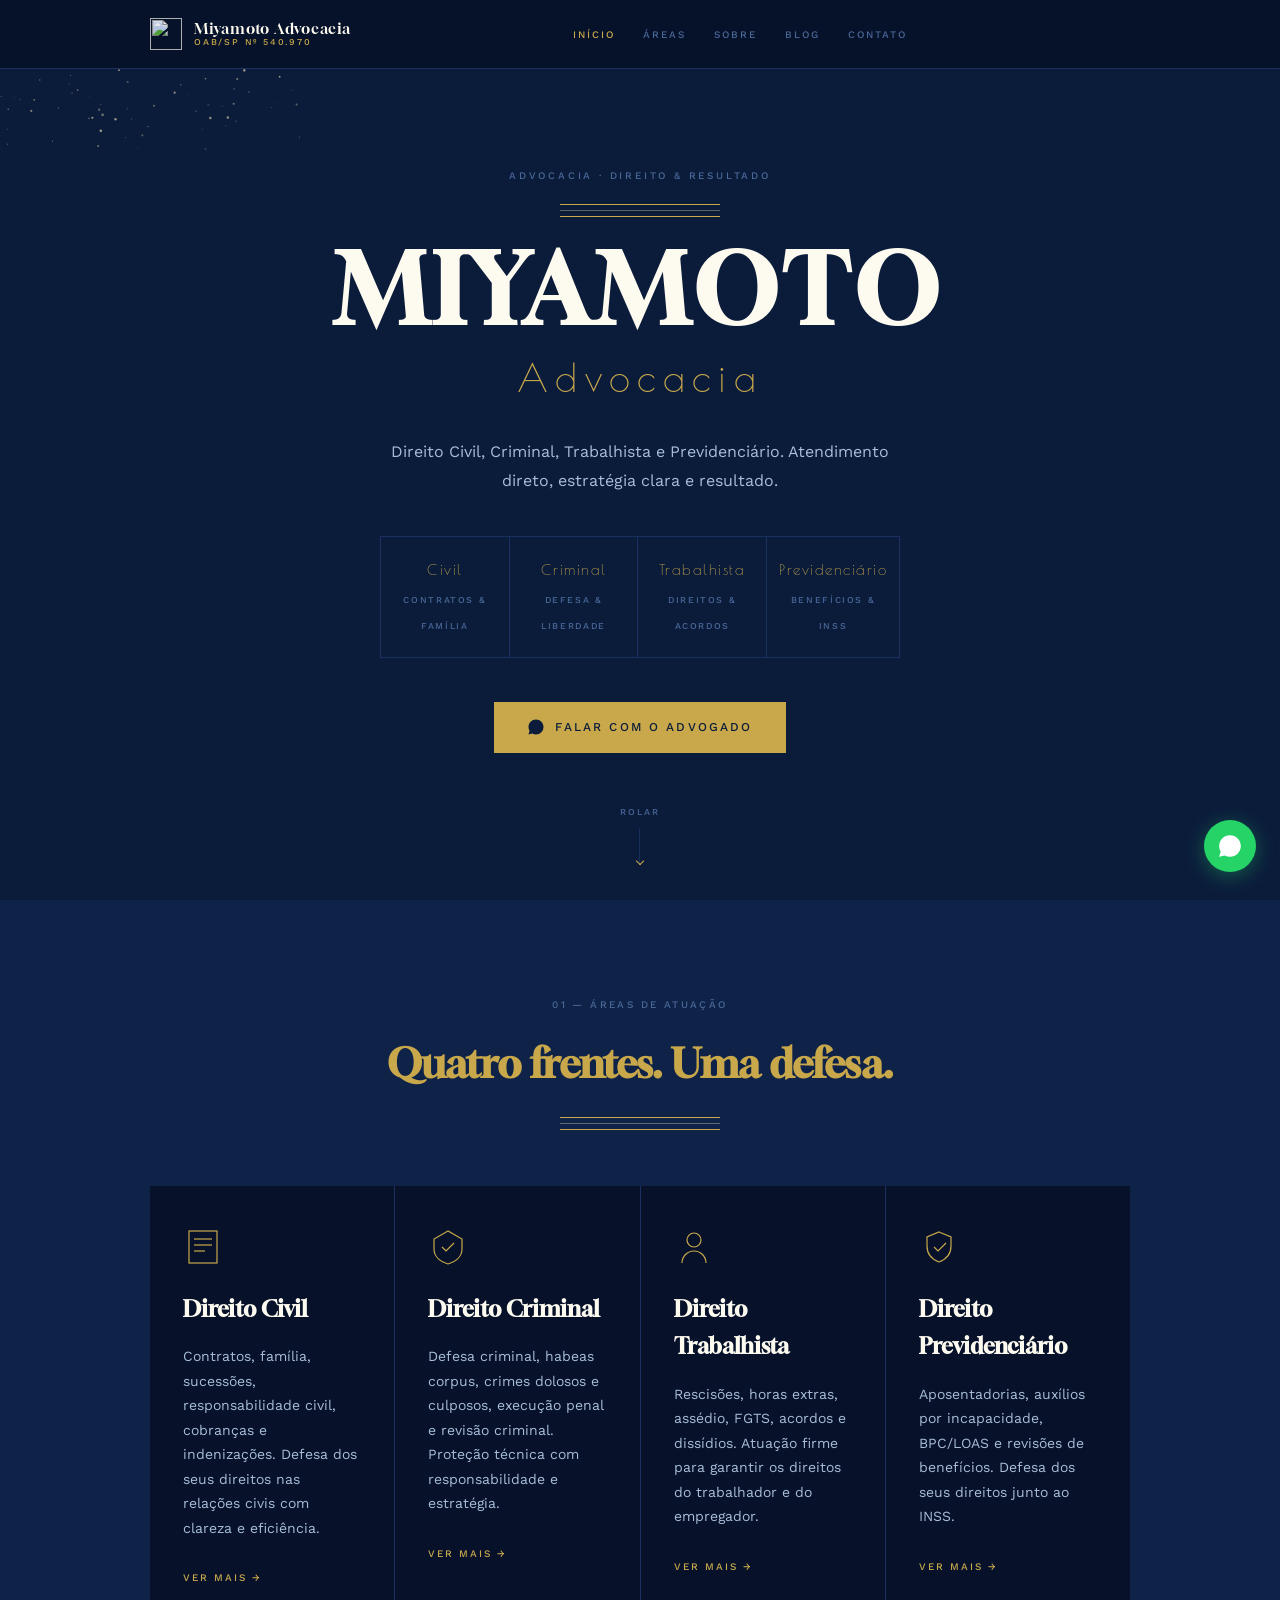
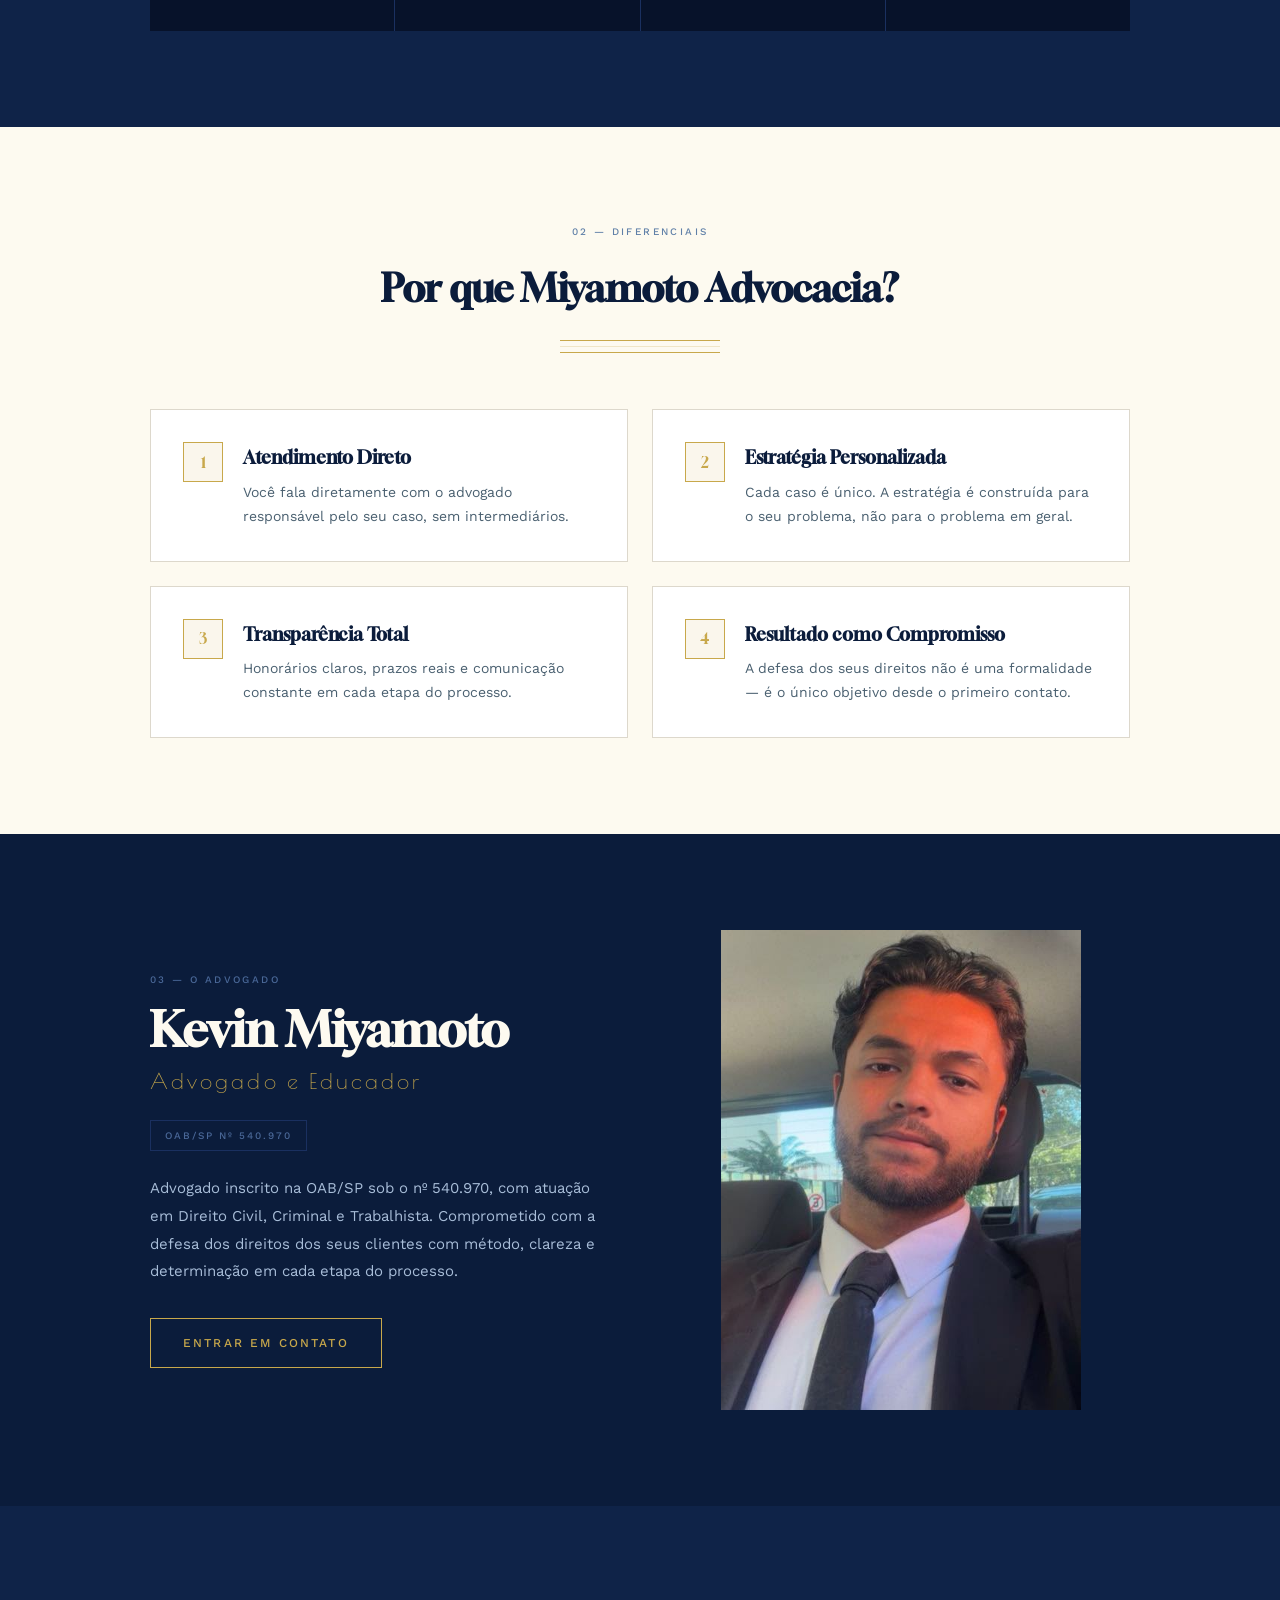
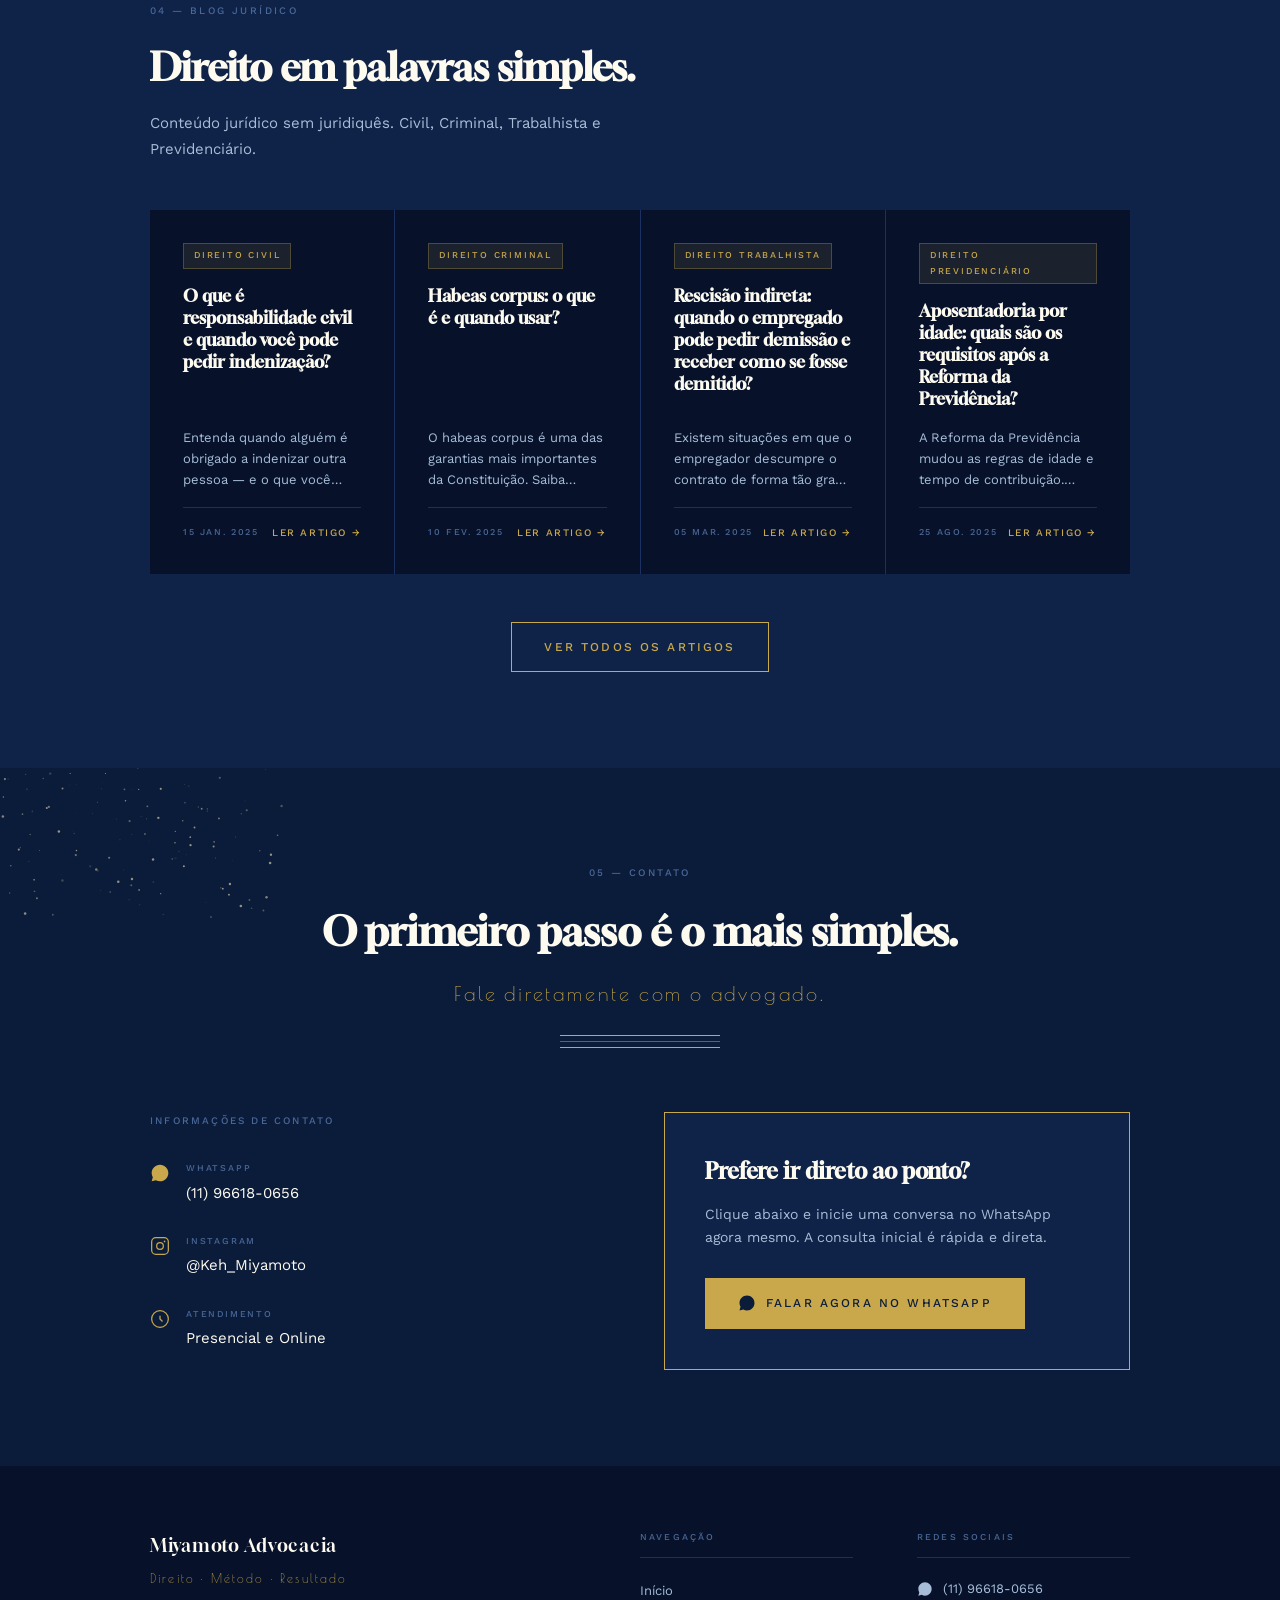
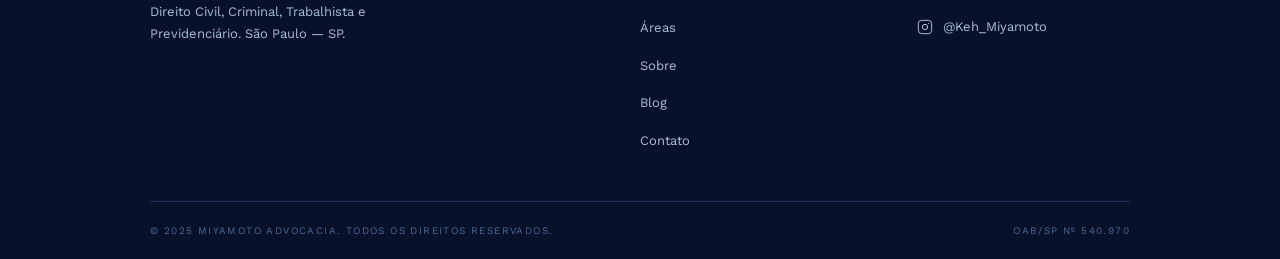
==== commit ff9c742d: "Adiciona Direito Previdenciário, 9 novos artigos, foto e ajustes de legibilidade Engrossa fontes de " ====
--- a/index.html
+++ b/index.html
@@ -3,9 +3,9 @@
 <head>
   <meta charset="UTF-8">
   <meta name="viewport" content="width=device-width, initial-scale=1.0">
-  <meta name="description" content="Miyamoto Advocacia — Direito Civil, Criminal e Trabalhista. Atendimento direto, estratégia clara e resultado. OAB/SP Nº 540.970.">
+  <meta name="description" content="Miyamoto Advocacia — Direito Civil, Criminal, Trabalhista e Previdenciário. Atendimento direto, estratégia clara e resultado. OAB/SP Nº 540.970.">
   <meta name="theme-color" content="#0B1C3B">
-  <title>Miyamoto Advocacia — Direito Civil, Criminal e Trabalhista</title>
+  <title>Miyamoto Advocacia — Direito Civil, Criminal, Trabalhista e Previdenciário</title>
   <link href="https://fonts.googleapis.com/css2?family=Gloock&family=Work+Sans:wght@300;400;500&family=Poiret+One&display=swap" rel="stylesheet">
   <style>
     /* ════════════════════════════════════════════
@@ -179,7 +179,7 @@
       color: var(--gold); letter-spacing: 0.2em; margin-bottom: 28px;
     }
     .hero__desc {
-      font-family: var(--font-ui); font-weight: 300; font-size: 16px;
+      font-family: var(--font-ui); font-weight: 400; font-size: 16px;
       color: var(--text-sec); line-height: 1.8; max-width: 520px;
       margin: 0 auto 40px;
     }
@@ -231,7 +231,8 @@
     .areas__title { font-family: var(--font-d); font-size: clamp(26px, 4vw, 40px); color: var(--gold); }
 
     .areas__grid { display: grid; grid-template-columns: 1fr; gap: 1px; background: var(--border); }
-    @media (min-width: 768px) { .areas__grid { grid-template-columns: repeat(3, 1fr); } }
+    @media (min-width: 640px)  { .areas__grid { grid-template-columns: repeat(2, 1fr); } }
+    @media (min-width: 1024px) { .areas__grid { grid-template-columns: repeat(4, 1fr); } }
 
     .area-card {
       background: var(--navy-deep); padding: 40px 32px;
@@ -249,7 +250,7 @@
     .area-card__icon { width: 40px; height: 40px; color: var(--gold); margin-bottom: 24px; }
     .area-card__icon svg { width: 100%; height: 100%; }
     .area-card__title { font-family: var(--font-d); font-size: 22px; color: var(--text-main); margin-bottom: 16px; }
-    .area-card__text { font-family: var(--font-ui); font-weight: 300; font-size: 14px; color: var(--text-sec); line-height: 1.75; margin-bottom: 24px; }
+    .area-card__text { font-family: var(--font-ui); font-weight: 400; font-size: 14px; color: var(--text-sec); line-height: 1.75; margin-bottom: 24px; }
     .area-card__link {
       font-family: var(--font-ui); font-weight: 500; font-size: 10px;
       letter-spacing: 0.2em; text-transform: uppercase; color: var(--gold); transition: color var(--t);
@@ -283,7 +284,7 @@
       font-family: var(--font-d); font-size: 16px; color: var(--gold);
     }
     .diferencial__title { font-family: var(--font-d); font-size: 18px; color: var(--navy-main); margin-bottom: 8px; }
-    .diferencial__text { font-family: var(--font-ui); font-weight: 300; font-size: 14px; color: #4A6070; line-height: 1.7; }
+    .diferencial__text { font-family: var(--font-ui); font-weight: 400; font-size: 14px; color: #4A6070; line-height: 1.7; }
 
     /* ════════════════════════════════════════════
        SOBRE
@@ -299,7 +300,7 @@
       letter-spacing: 0.2em; text-transform: uppercase; color: var(--text-muted);
       border: 1px solid var(--border); padding: 6px 14px; margin-bottom: 24px;
     }
-    .sobre__text { font-family: var(--font-ui); font-weight: 300; font-size: 15px; color: var(--text-sec); line-height: 1.85; margin-bottom: 32px; }
+    .sobre__text { font-family: var(--font-ui); font-weight: 400; font-size: 15px; color: var(--text-sec); line-height: 1.85; margin-bottom: 32px; }
 
     .sobre__photo { position: relative; aspect-ratio: 3/4; max-width: 360px; margin: 0 auto; width: 100%; }
     .sobre__photo-frame { position: absolute; inset: 0; border: 1px solid var(--gold); pointer-events: none; }
@@ -320,10 +321,11 @@
     .blog { background: var(--navy-alt); padding: var(--gap) 0; }
     .blog__header { margin-bottom: 48px; }
     .blog__title { font-family: var(--font-d); font-size: clamp(26px, 4vw, 38px); color: var(--text-main); margin-bottom: 12px; }
-    .blog__intro { font-family: var(--font-ui); font-weight: 300; font-size: 15px; color: var(--text-sec); max-width: 480px; }
+    .blog__intro { font-family: var(--font-ui); font-weight: 400; font-size: 15px; color: var(--text-sec); max-width: 480px; }
 
     .blog__grid { display: grid; grid-template-columns: 1fr; gap: 1px; background: var(--border); margin-bottom: 48px; }
-    @media (min-width: 640px) { .blog__grid { grid-template-columns: repeat(3, 1fr); } }
+    @media (min-width: 640px)  { .blog__grid { grid-template-columns: repeat(2, 1fr); } }
+    @media (min-width: 1024px) { .blog__grid { grid-template-columns: repeat(4, 1fr); } }
 
     .blog-card {
       background: var(--navy-deep); padding: 32px;
@@ -339,7 +341,7 @@
     }
     .blog-card__title { font-family: var(--font-d); font-size: 17px; color: var(--text-main); line-height: 1.3; flex: 1; }
     .blog-card__excerpt {
-      font-family: var(--font-ui); font-weight: 300; font-size: 13px; color: var(--text-sec); line-height: 1.65;
+      font-family: var(--font-ui); font-weight: 400; font-size: 13px; color: var(--text-sec); line-height: 1.65;
       display: -webkit-box; -webkit-line-clamp: 3; -webkit-box-orient: vertical; overflow: hidden;
     }
     .blog-card__footer { display: flex; align-items: center; justify-content: space-between; padding-top: 16px; border-top: 1px solid var(--border); }
@@ -369,7 +371,7 @@
 
     .contato__cta-card { border: 1px solid var(--gold); background: var(--navy-alt); padding: 40px; }
     .contato__cta-title { font-family: var(--font-d); font-size: 22px; color: var(--text-main); margin-bottom: 12px; }
-    .contato__cta-text { font-family: var(--font-ui); font-weight: 300; font-size: 14px; color: var(--text-sec); line-height: 1.7; margin-bottom: 28px; }
+    .contato__cta-text { font-family: var(--font-ui); font-weight: 400; font-size: 14px; color: var(--text-sec); line-height: 1.7; margin-bottom: 28px; }
 
     /* ════════════════════════════════════════════
        FOOTER
@@ -380,7 +382,7 @@
 
     .footer__brand-name { font-family: var(--font-d); font-size: 18px; color: var(--text-main); letter-spacing: 0.04em; margin-bottom: 8px; }
     .footer__brand-lema { font-family: var(--font-e); font-size: 12px; color: var(--gold); letter-spacing: 0.18em; margin-bottom: 12px; }
-    .footer__brand-desc { font-family: var(--font-ui); font-weight: 300; font-size: 13px; color: var(--text-sec); line-height: 1.7; margin-bottom: 20px; max-width: 300px; }
+    .footer__brand-desc { font-family: var(--font-ui); font-weight: 400; font-size: 13px; color: var(--text-sec); line-height: 1.7; margin-bottom: 20px; max-width: 300px; }
     .footer__aureo-link {
       display: inline-flex; align-items: center; gap: 6px;
       font-family: var(--font-ui); font-weight: 500; font-size: 11px;
@@ -484,7 +486,7 @@
       <div class="ornament" aria-hidden="true"><span></span><span></span><span></span></div>
       <h1 class="hero__title">MIYAMOTO</h1>
       <p class="hero__subtitle">Advocacia</p>
-      <p class="hero__desc">Direito Civil, Criminal e Trabalhista. Atendimento direto, estratégia clara e resultado.</p>
+      <p class="hero__desc">Direito Civil, Criminal, Trabalhista e Previdenciário. Atendimento direto, estratégia clara e resultado.</p>
       <div class="hero__pillars" role="list">
         <div class="hero__pillar" role="listitem">
           <span class="hero__pillar-label">Civil</span>
@@ -497,6 +499,10 @@
         <div class="hero__pillar" role="listitem">
           <span class="hero__pillar-label">Trabalhista</span>
           <span class="hero__pillar-sub">Direitos &amp; Acordos</span>
+        </div>
+        <div class="hero__pillar" role="listitem">
+          <span class="hero__pillar-label">Previdenciário</span>
+          <span class="hero__pillar-sub">Benefícios &amp; INSS</span>
         </div>
       </div>
       <a href="https://wa.me/5511966180656" class="btn btn-primary" target="_blank" rel="noopener" aria-label="Falar com o advogado no WhatsApp">
@@ -515,7 +521,7 @@
     <div class="container">
       <div class="areas__header reveal">
         <span class="eyebrow">01 — Áreas de Atuação</span>
-        <h2 class="areas__title" id="areas-h">Três frentes. Uma defesa.</h2>
+        <h2 class="areas__title" id="areas-h">Quatro frentes. Uma defesa.</h2>
         <div class="ornament" style="margin-top:20px" aria-hidden="true"><span></span><span></span><span></span></div>
       </div>
       <div class="areas__grid">
@@ -555,6 +561,18 @@
           </div>
           <h3 class="area-card__title">Direito Trabalhista</h3>
           <p class="area-card__text">Rescisões, horas extras, assédio, FGTS, acordos e dissídios. Atuação firme para garantir os direitos do trabalhador e do empregador.</p>
+          <a href="#contato" class="area-card__link">VER MAIS →</a>
+        </article>
+
+        <article class="area-card reveal" style="transition-delay:240ms">
+          <div class="area-card__icon" aria-hidden="true">
+            <svg viewBox="0 0 40 40" fill="none" stroke="currentColor" stroke-width="1.2">
+              <path d="M20 5l12 5v9c0 8-5.2 13.5-12 16-6.8-2.5-12-8-12-16v-9l12-5z"/>
+              <path d="M15 20l4 4 8-8"/>
+            </svg>
+          </div>
+          <h3 class="area-card__title">Direito Previdenciário</h3>
+          <p class="area-card__text">Aposentadorias, auxílios por incapacidade, BPC/LOAS e revisões de benefícios. Defesa dos seus direitos junto ao INSS.</p>
           <a href="#contato" class="area-card__link">VER MAIS →</a>
         </article>
 
@@ -618,17 +636,9 @@
           </p>
           <a href="#contato" class="btn btn-secondary">ENTRAR EM CONTATO</a>
         </div>
-        <div class="sobre__photo reveal" style="transition-delay:120ms" aria-label="Foto do advogado — a adicionar">
+        <div class="sobre__photo reveal" style="transition-delay:120ms">
           <div class="sobre__photo-frame" aria-hidden="true"></div>
-          <!-- DR. KEVIN: quando tiver foto, remova o sobre__photo-inner e adicione:
-               <img src="assets/foto-kevin.jpg" alt="Dr. Kevin Miyamoto">
-          -->
-          <div class="sobre__photo-inner" aria-hidden="true">
-            <svg width="48" height="48" viewBox="0 0 48 48" fill="none" stroke="#1A3060" stroke-width="1.2">
-              <circle cx="24" cy="18" r="9"/><path d="M8 42c0-8.8 7.2-16 16-16s16 7.2 16 16"/>
-            </svg>
-            <p>Inserir foto aqui</p>
-          </div>
+          <img src="assets/foto-kevin.jpg" alt="Dr. Kevin Miyamoto">
         </div>
       </div>
     </div>
@@ -640,7 +650,7 @@
       <div class="blog__header reveal">
         <span class="eyebrow">04 — Blog Jurídico</span>
         <h2 class="blog__title" id="blog-h">Direito em palavras simples.</h2>
-        <p class="blog__intro">Conteúdo jurídico sem juridiquês. Civil, Criminal e Trabalhista.</p>
+        <p class="blog__intro">Conteúdo jurídico sem juridiquês. Civil, Criminal, Trabalhista e Previdenciário.</p>
       </div>
       <div class="blog__grid">
 
@@ -674,9 +684,19 @@
           </div>
         </article>
 
+        <article class="blog-card reveal" style="transition-delay:240ms">
+          <span class="blog-card__badge">Direito Previdenciário</span>
+          <h3 class="blog-card__title">Aposentadoria por idade: quais são os requisitos após a Reforma da Previdência?</h3>
+          <p class="blog-card__excerpt">A Reforma da Previdência mudou as regras de idade e tempo de contribuição. Entenda a regra atual e as regras de transição para quem já contribuía antes de 2019.</p>
+          <div class="blog-card__footer">
+            <time class="blog-card__date" datetime="2025-08-25">25 ago. 2025</time>
+            <a href="blog/artigo-10.html" class="blog-card__link">LER ARTIGO →</a>
+          </div>
+        </article>
+
       </div>
       <div class="blog__footer reveal">
-        <button class="btn btn-secondary" disabled title="Em breve — mais artigos">VER TODOS OS ARTIGOS</button>
+        <a href="blog/index.html" class="btn btn-secondary">VER TODOS OS ARTIGOS</a>
       </div>
     </div>
   </section>
@@ -743,7 +763,7 @@
         <div>
           <p class="footer__brand-name">Miyamoto Advocacia</p>
           <p class="footer__brand-lema">Direito · Método · Resultado</p>
-          <p class="footer__brand-desc">Direito Civil, Criminal e Trabalhista. São Paulo — SP.</p>
+          <p class="footer__brand-desc">Direito Civil, Criminal, Trabalhista e Previdenciário. São Paulo — SP.</p>
           
         </div>
         <nav aria-label="Navegação do rodapé">
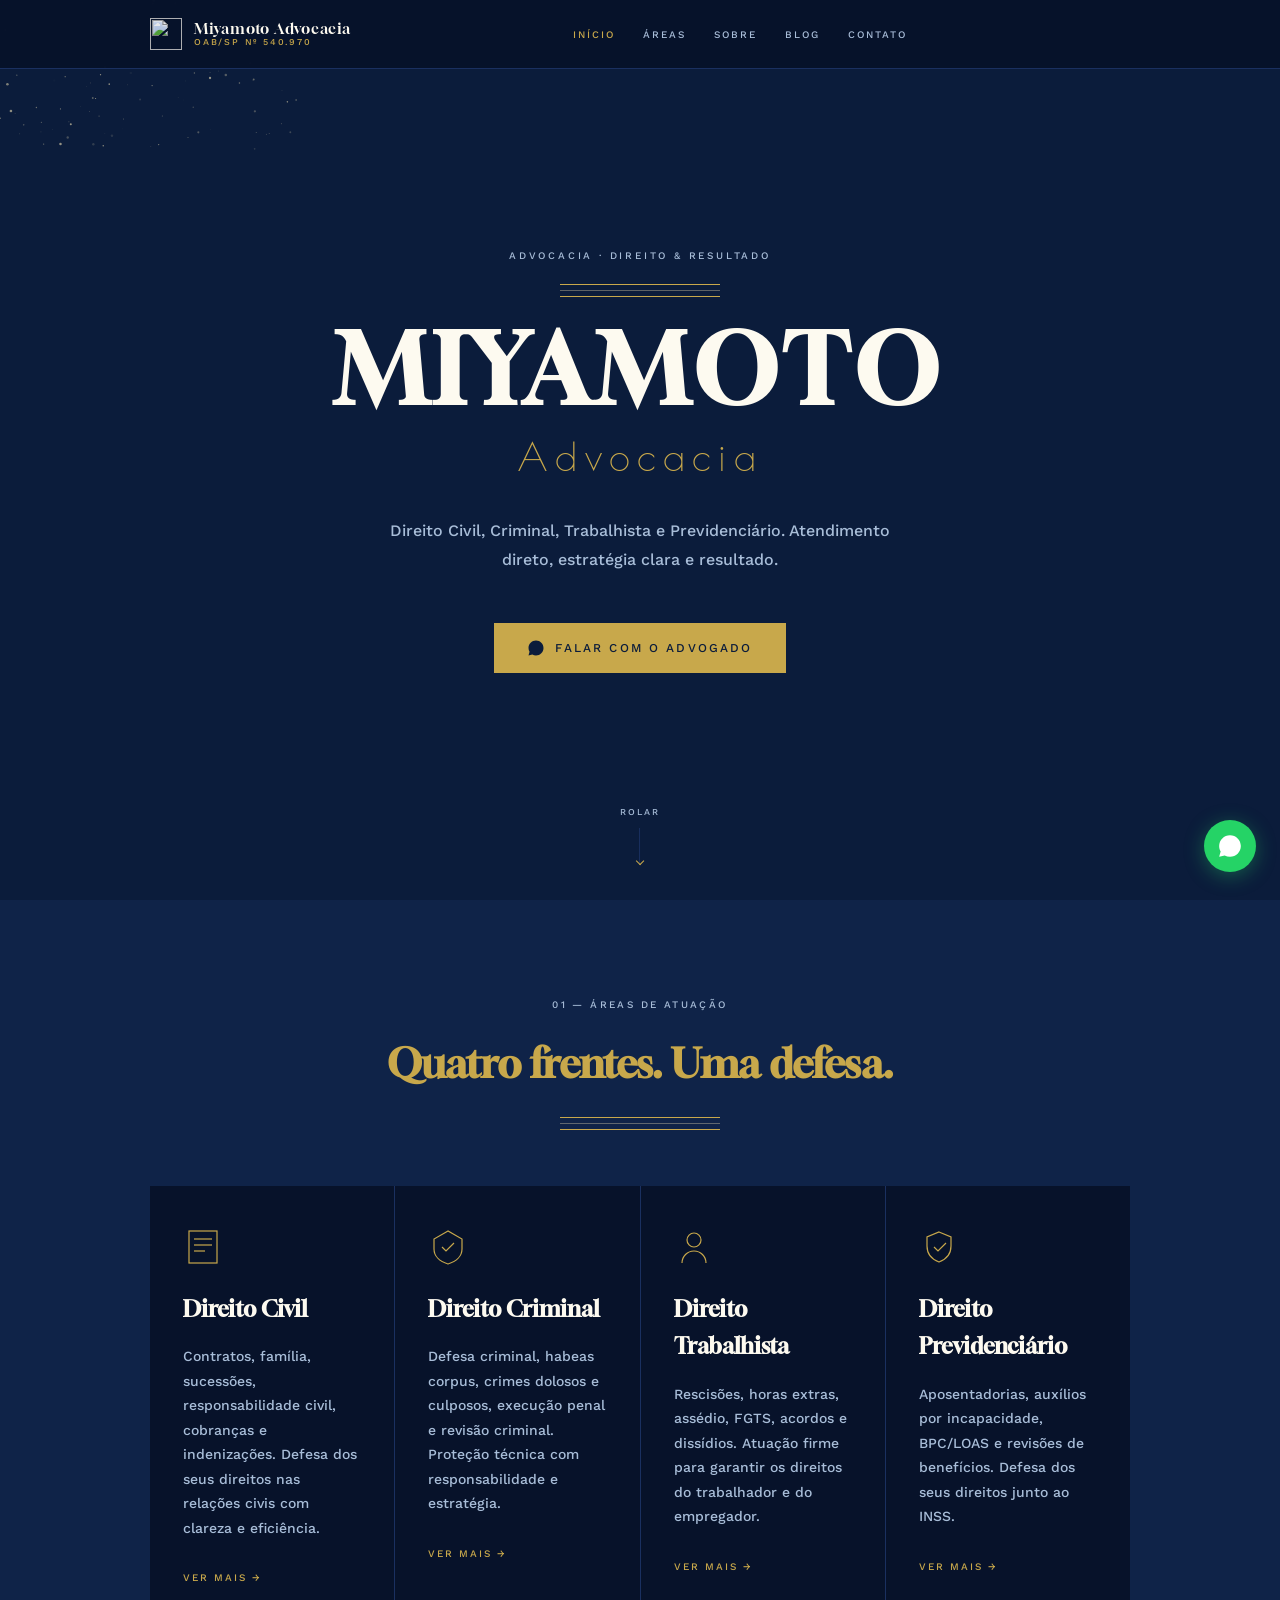
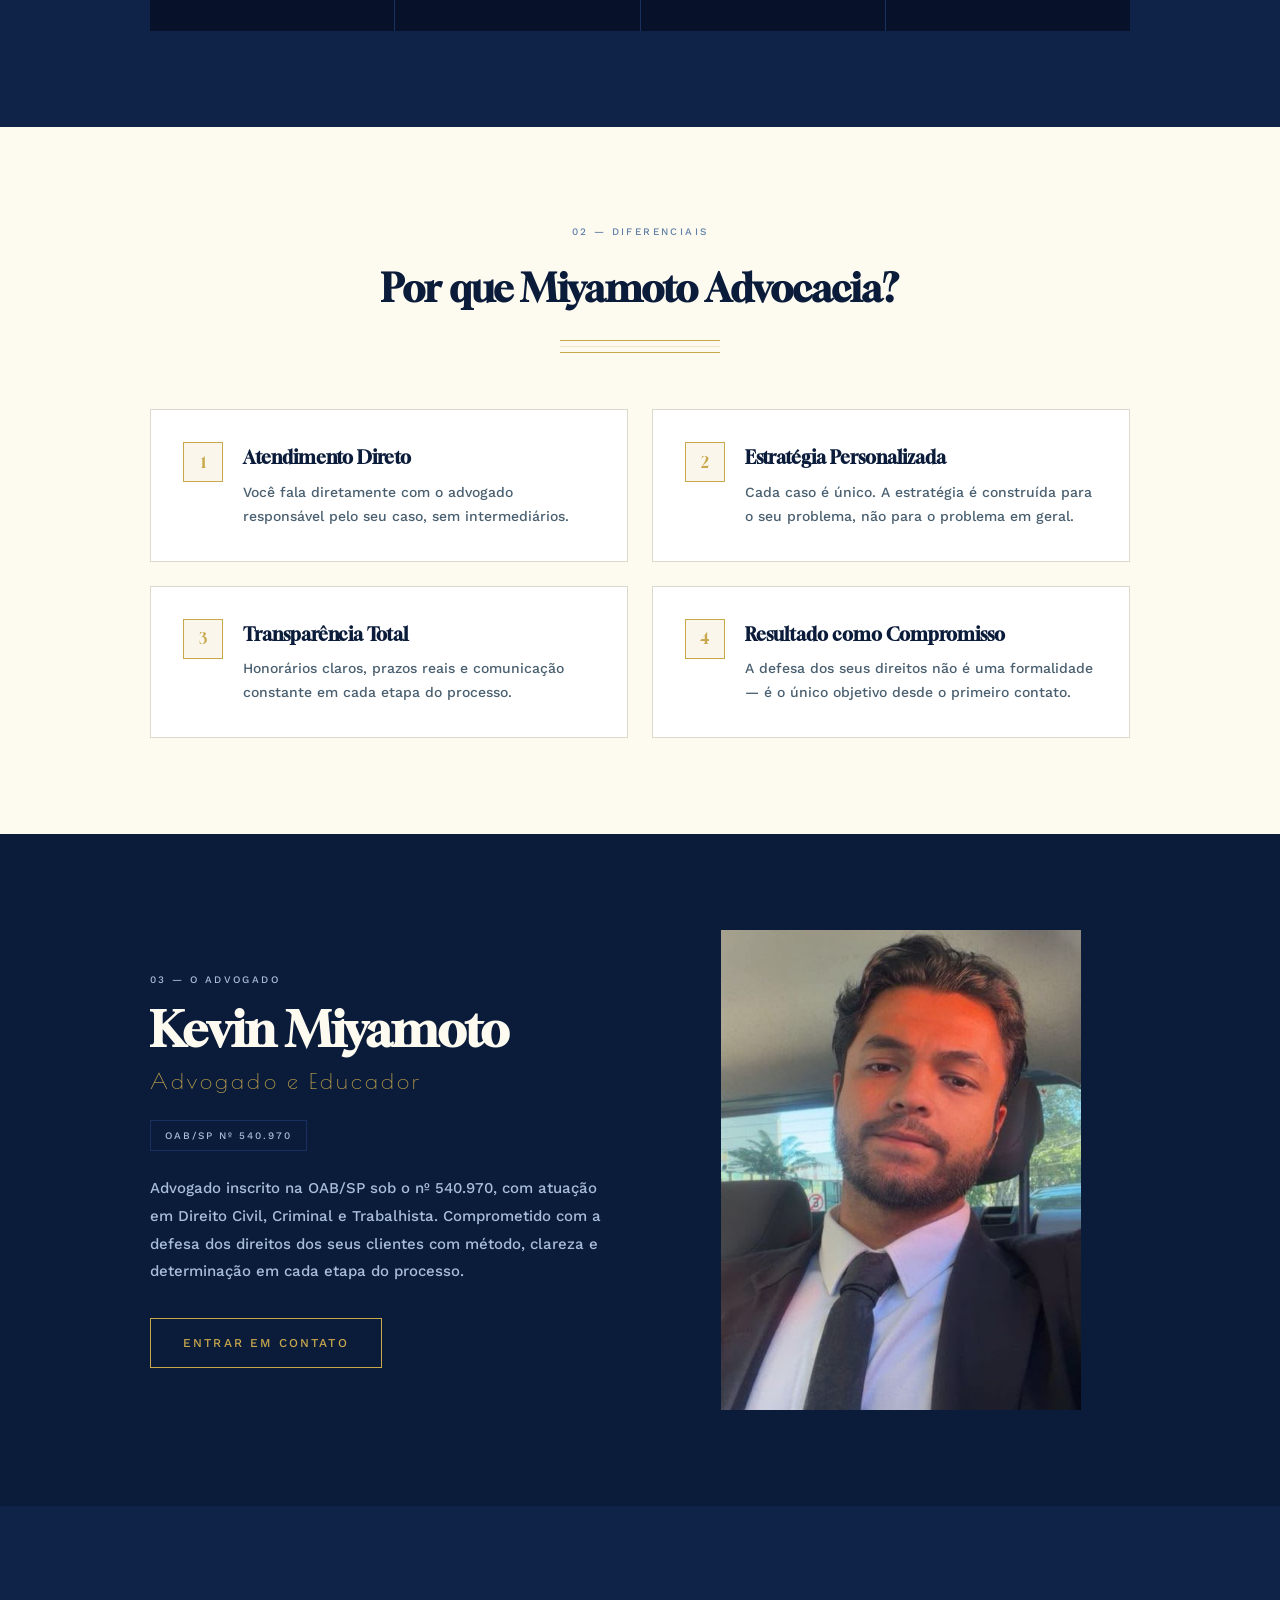
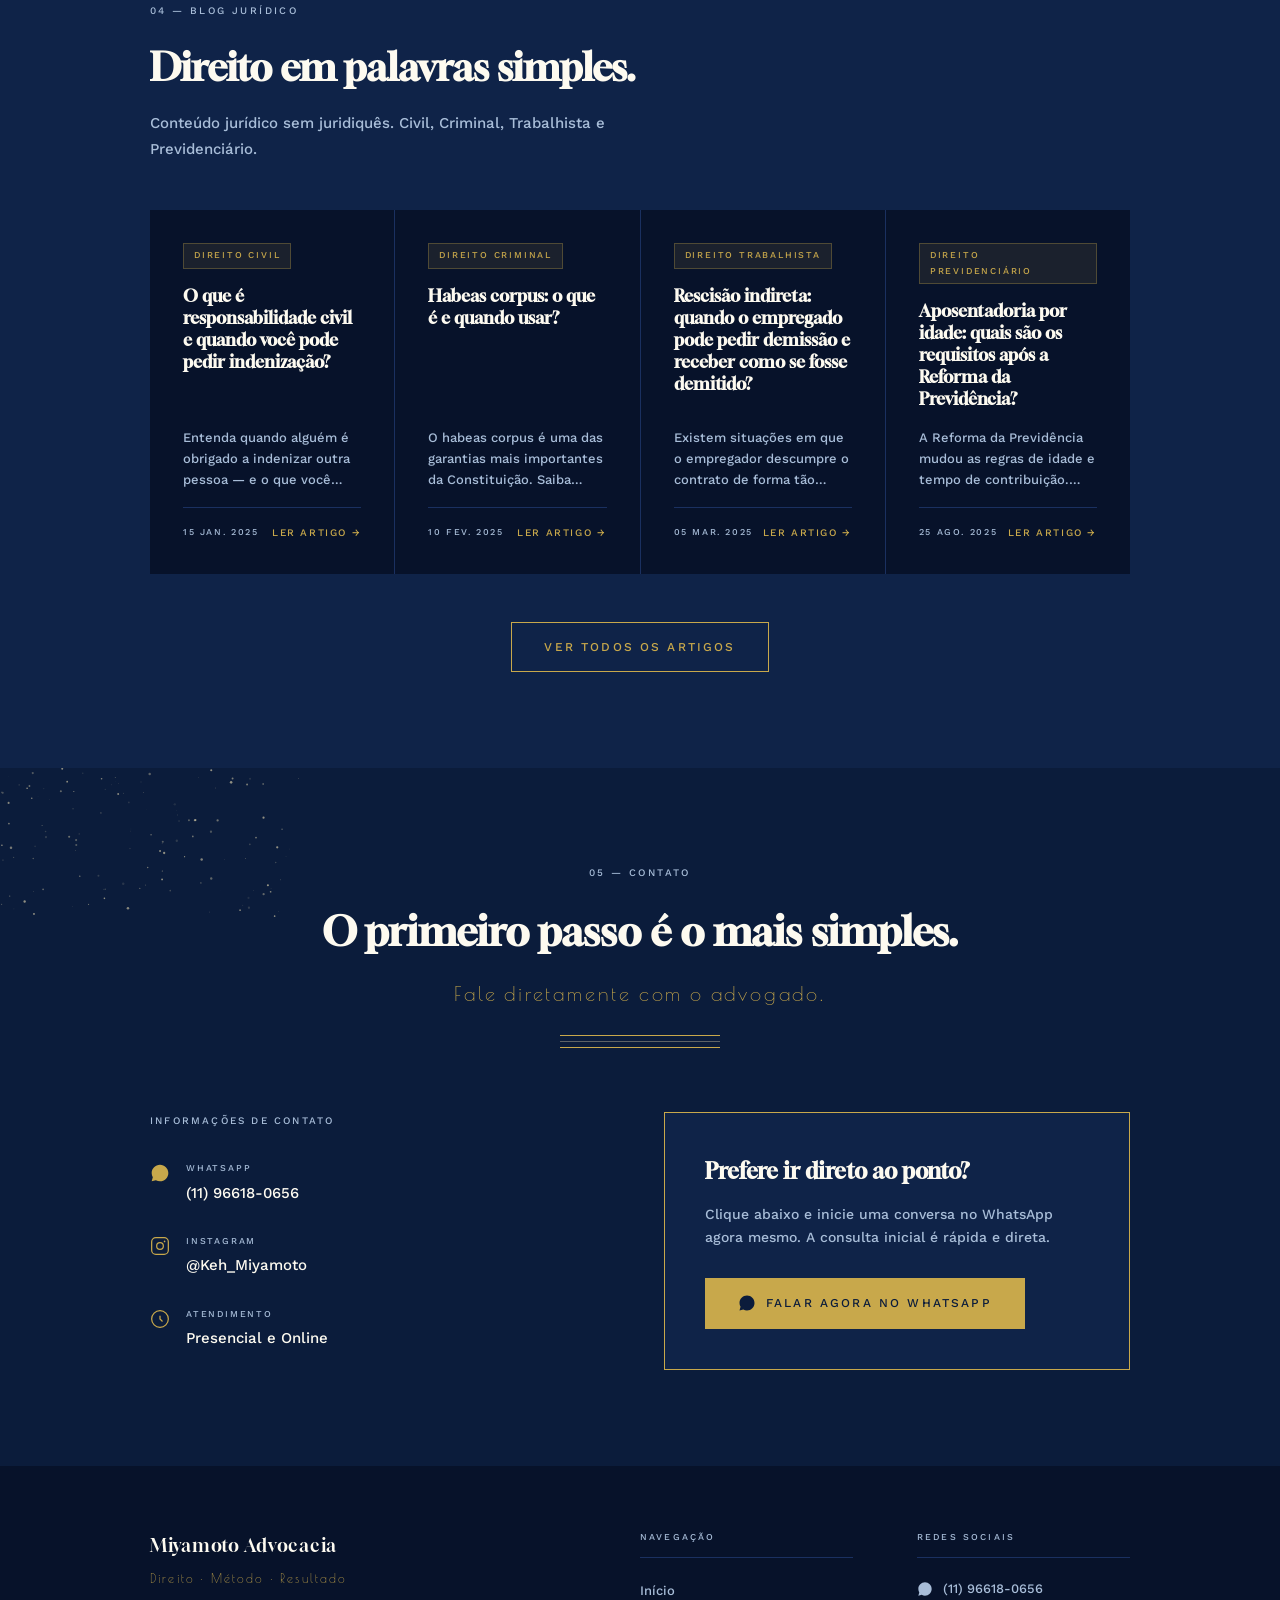
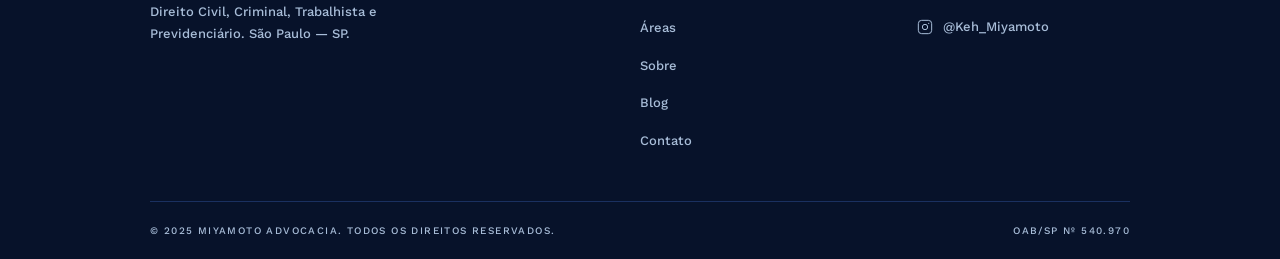
==== commit 386b3f37: "Update index.html" ====
--- a/index.html
+++ b/index.html
@@ -15,7 +15,7 @@
     html { scroll-behavior: smooth; }
     body {
       font-family: 'Work Sans', sans-serif;
-      font-weight: 400; font-size: 15px; line-height: 1.7;
+      font-weight: 500; font-size: 15px; line-height: 1.7;
       background: #0B1C3B; color: #FDFAF0; overflow-x: hidden;
     }
     img { max-width: 100%; display: block; }
@@ -59,7 +59,7 @@
     ════════════════════════════════════════════ */
     .eyebrow {
       font-family: var(--font-ui); font-weight: 500; font-size: 10px;
-      letter-spacing: 0.24em; text-transform: uppercase; color: var(--text-muted);
+      letter-spacing: 0.24em; text-transform: uppercase; color: var(--text-sec);
       margin-bottom: 16px; display: block;
     }
     .ornament { display: flex; flex-direction: column; gap: 5px; width: 160px; margin: 0 auto 28px; }
@@ -109,7 +109,7 @@
 
     .nav__link {
       font-family: var(--font-ui); font-weight: 500; font-size: 10px;
-      letter-spacing: 0.2em; text-transform: uppercase; color: var(--text-muted);
+      letter-spacing: 0.2em; text-transform: uppercase; color: var(--text-sec);
       transition: color var(--t); padding: 4px 0;
     }
     .nav__link:hover, .nav__link.active { color: var(--gold); }
@@ -142,7 +142,7 @@
     .nav__mobile.open { transform: translateX(0); }
     .nav__mobile-link {
       font-family: var(--font-ui); font-weight: 500; font-size: 13px;
-      letter-spacing: 0.18em; text-transform: uppercase; color: var(--text-muted);
+      letter-spacing: 0.18em; text-transform: uppercase; color: var(--text-sec);
       padding: 16px 0; border-bottom: 1px solid var(--border);
       transition: color var(--t); min-height: 44px; display: flex; align-items: center;
     }
@@ -168,7 +168,7 @@
 
     .hero__eyebrow {
       font-family: var(--font-ui); font-weight: 500; font-size: 10px;
-      letter-spacing: 0.28em; text-transform: uppercase; color: var(--text-muted); margin-bottom: 20px;
+      letter-spacing: 0.28em; text-transform: uppercase; color: var(--text-sec); margin-bottom: 20px;
     }
     .hero__title {
       font-family: var(--font-d); font-size: clamp(52px, 9vw, 96px);
@@ -179,26 +179,9 @@
       color: var(--gold); letter-spacing: 0.2em; margin-bottom: 28px;
     }
     .hero__desc {
-      font-family: var(--font-ui); font-weight: 400; font-size: 16px;
+      font-family: var(--font-ui); font-weight: 500; font-size: 16px;
       color: var(--text-sec); line-height: 1.8; max-width: 520px;
-      margin: 0 auto 40px;
-    }
-    .hero__pillars {
-      display: flex; border: 1px solid var(--border);
-      max-width: 520px; margin: 0 auto 44px;
-    }
-    .hero__pillar {
-      flex: 1; padding: 20px 12px; text-align: center;
-      border-right: 1px solid var(--border);
-    }
-    .hero__pillar:last-child { border-right: none; }
-    .hero__pillar-label {
-      font-family: var(--font-e); font-size: 15px; color: var(--gold);
-      letter-spacing: 0.1em; display: block; margin-bottom: 4px;
-    }
-    .hero__pillar-sub {
-      font-family: var(--font-ui); font-weight: 500; font-size: 9px;
-      letter-spacing: 0.18em; text-transform: uppercase; color: var(--text-muted);
+      margin: 0 auto 48px;
     }
     .hero__scroll {
       position: absolute; bottom: 36px; left: 50%; transform: translateX(-50%);
@@ -206,7 +189,7 @@
     }
     .hero__scroll-label {
       font-family: var(--font-ui); font-weight: 500; font-size: 9px;
-      letter-spacing: 0.22em; text-transform: uppercase; color: var(--text-muted);
+      letter-spacing: 0.22em; text-transform: uppercase; color: var(--text-sec);
     }
     .hero__scroll-arrow {
       width: 1px; height: 36px; background: var(--border); position: relative;
@@ -250,7 +233,7 @@
     .area-card__icon { width: 40px; height: 40px; color: var(--gold); margin-bottom: 24px; }
     .area-card__icon svg { width: 100%; height: 100%; }
     .area-card__title { font-family: var(--font-d); font-size: 22px; color: var(--text-main); margin-bottom: 16px; }
-    .area-card__text { font-family: var(--font-ui); font-weight: 400; font-size: 14px; color: var(--text-sec); line-height: 1.75; margin-bottom: 24px; }
+    .area-card__text { font-family: var(--font-ui); font-weight: 500; font-size: 14px; color: var(--text-sec); line-height: 1.75; margin-bottom: 24px; }
     .area-card__link {
       font-family: var(--font-ui); font-weight: 500; font-size: 10px;
       letter-spacing: 0.2em; text-transform: uppercase; color: var(--gold); transition: color var(--t);
@@ -284,7 +267,7 @@
       font-family: var(--font-d); font-size: 16px; color: var(--gold);
     }
     .diferencial__title { font-family: var(--font-d); font-size: 18px; color: var(--navy-main); margin-bottom: 8px; }
-    .diferencial__text { font-family: var(--font-ui); font-weight: 400; font-size: 14px; color: #4A6070; line-height: 1.7; }
+    .diferencial__text { font-family: var(--font-ui); font-weight: 500; font-size: 14px; color: #4A6070; line-height: 1.7; }
 
     /* ════════════════════════════════════════════
        SOBRE
@@ -297,10 +280,10 @@
     .sobre__subtitle { font-family: var(--font-e); font-size: clamp(16px, 2vw, 22px); color: var(--gold); letter-spacing: 0.14em; margin-bottom: 20px; }
     .sobre__oab {
       display: inline-block; font-family: var(--font-ui); font-weight: 500; font-size: 10px;
-      letter-spacing: 0.2em; text-transform: uppercase; color: var(--text-muted);
+      letter-spacing: 0.2em; text-transform: uppercase; color: var(--text-sec);
       border: 1px solid var(--border); padding: 6px 14px; margin-bottom: 24px;
     }
-    .sobre__text { font-family: var(--font-ui); font-weight: 400; font-size: 15px; color: var(--text-sec); line-height: 1.85; margin-bottom: 32px; }
+    .sobre__text { font-family: var(--font-ui); font-weight: 500; font-size: 15px; color: var(--text-sec); line-height: 1.85; margin-bottom: 32px; }
 
     .sobre__photo { position: relative; aspect-ratio: 3/4; max-width: 360px; margin: 0 auto; width: 100%; }
     .sobre__photo-frame { position: absolute; inset: 0; border: 1px solid var(--gold); pointer-events: none; }
@@ -321,7 +304,7 @@
     .blog { background: var(--navy-alt); padding: var(--gap) 0; }
     .blog__header { margin-bottom: 48px; }
     .blog__title { font-family: var(--font-d); font-size: clamp(26px, 4vw, 38px); color: var(--text-main); margin-bottom: 12px; }
-    .blog__intro { font-family: var(--font-ui); font-weight: 400; font-size: 15px; color: var(--text-sec); max-width: 480px; }
+    .blog__intro { font-family: var(--font-ui); font-weight: 500; font-size: 15px; color: var(--text-sec); max-width: 480px; }
 
     .blog__grid { display: grid; grid-template-columns: 1fr; gap: 1px; background: var(--border); margin-bottom: 48px; }
     @media (min-width: 640px)  { .blog__grid { grid-template-columns: repeat(2, 1fr); } }
@@ -341,11 +324,11 @@
     }
     .blog-card__title { font-family: var(--font-d); font-size: 17px; color: var(--text-main); line-height: 1.3; flex: 1; }
     .blog-card__excerpt {
-      font-family: var(--font-ui); font-weight: 400; font-size: 13px; color: var(--text-sec); line-height: 1.65;
+      font-family: var(--font-ui); font-weight: 500; font-size: 13px; color: var(--text-sec); line-height: 1.65;
       display: -webkit-box; -webkit-line-clamp: 3; -webkit-box-orient: vertical; overflow: hidden;
     }
     .blog-card__footer { display: flex; align-items: center; justify-content: space-between; padding-top: 16px; border-top: 1px solid var(--border); }
-    .blog-card__date { font-family: var(--font-ui); font-weight: 500; font-size: 9px; letter-spacing: 0.18em; text-transform: uppercase; color: var(--text-muted); }
+    .blog-card__date { font-family: var(--font-ui); font-weight: 500; font-size: 9px; letter-spacing: 0.18em; text-transform: uppercase; color: var(--text-sec); }
     .blog-card__link { font-family: var(--font-ui); font-weight: 500; font-size: 10px; letter-spacing: 0.16em; text-transform: uppercase; color: var(--gold); transition: color var(--t); }
     .blog-card__link:hover { color: var(--gold-hover); }
     .blog__footer { text-align: center; }
@@ -360,18 +343,18 @@
     .contato__inner { display: grid; grid-template-columns: 1fr; gap: 48px; position: relative; z-index: 1; }
     @media (min-width: 768px) { .contato__inner { grid-template-columns: 1fr 1fr; align-items: start; } }
 
-    .contato__info-title { font-family: var(--font-ui); font-weight: 500; font-size: 10px; letter-spacing: 0.22em; text-transform: uppercase; color: var(--text-muted); margin-bottom: 32px; }
+    .contato__info-title { font-family: var(--font-ui); font-weight: 500; font-size: 10px; letter-spacing: 0.22em; text-transform: uppercase; color: var(--text-sec); margin-bottom: 32px; }
     .contato__items { display: flex; flex-direction: column; gap: 28px; }
     .contato__item { display: flex; gap: 16px; align-items: flex-start; }
     .contato__item-icon { width: 20px; height: 20px; color: var(--gold); flex-shrink: 0; margin-top: 2px; }
     .contato__item-icon svg { width: 100%; height: 100%; }
-    .contato__item-label { font-family: var(--font-ui); font-weight: 500; font-size: 9px; letter-spacing: 0.2em; text-transform: uppercase; color: var(--text-muted); display: block; margin-bottom: 4px; }
+    .contato__item-label { font-family: var(--font-ui); font-weight: 500; font-size: 9px; letter-spacing: 0.2em; text-transform: uppercase; color: var(--text-sec); display: block; margin-bottom: 4px; }
     .contato__item-val { font-family: var(--font-ui); font-size: 15px; color: var(--text-main); transition: color var(--t); }
     a.contato__item-val:hover { color: var(--gold); }
 
     .contato__cta-card { border: 1px solid var(--gold); background: var(--navy-alt); padding: 40px; }
     .contato__cta-title { font-family: var(--font-d); font-size: 22px; color: var(--text-main); margin-bottom: 12px; }
-    .contato__cta-text { font-family: var(--font-ui); font-weight: 400; font-size: 14px; color: var(--text-sec); line-height: 1.7; margin-bottom: 28px; }
+    .contato__cta-text { font-family: var(--font-ui); font-weight: 500; font-size: 14px; color: var(--text-sec); line-height: 1.7; margin-bottom: 28px; }
 
     /* ════════════════════════════════════════════
        FOOTER
@@ -382,7 +365,7 @@
 
     .footer__brand-name { font-family: var(--font-d); font-size: 18px; color: var(--text-main); letter-spacing: 0.04em; margin-bottom: 8px; }
     .footer__brand-lema { font-family: var(--font-e); font-size: 12px; color: var(--gold); letter-spacing: 0.18em; margin-bottom: 12px; }
-    .footer__brand-desc { font-family: var(--font-ui); font-weight: 400; font-size: 13px; color: var(--text-sec); line-height: 1.7; margin-bottom: 20px; max-width: 300px; }
+    .footer__brand-desc { font-family: var(--font-ui); font-weight: 500; font-size: 13px; color: var(--text-sec); line-height: 1.7; margin-bottom: 20px; max-width: 300px; }
     .footer__aureo-link {
       display: inline-flex; align-items: center; gap: 6px;
       font-family: var(--font-ui); font-weight: 500; font-size: 11px;
@@ -391,7 +374,7 @@
     }
     .footer__aureo-link:hover { background: var(--gold-hover); }
 
-    .footer__col-title { font-family: var(--font-ui); font-weight: 500; font-size: 9px; letter-spacing: 0.24em; text-transform: uppercase; color: var(--text-muted); margin-bottom: 20px; padding-bottom: 12px; border-bottom: 1px solid var(--border); }
+    .footer__col-title { font-family: var(--font-ui); font-weight: 500; font-size: 9px; letter-spacing: 0.24em; text-transform: uppercase; color: var(--text-sec); margin-bottom: 20px; padding-bottom: 12px; border-bottom: 1px solid var(--border); }
     .footer__links { display: flex; flex-direction: column; gap: 12px; }
     .footer__link { font-family: var(--font-ui); font-size: 13px; color: var(--text-sec); transition: color var(--t); }
     .footer__link:hover { color: var(--gold); }
@@ -400,7 +383,7 @@
     .footer__social-item:hover { color: var(--gold); }
     .footer__social-icon { width: 16px; height: 16px; flex-shrink: 0; fill: currentColor; }
     .footer__sep { height: 1px; background: var(--border); }
-    .footer__bottom { display: flex; flex-wrap: wrap; align-items: center; justify-content: space-between; gap: 12px; padding: 20px 0; font-family: var(--font-ui); font-size: 10px; letter-spacing: 0.14em; text-transform: uppercase; color: var(--text-muted); }
+    .footer__bottom { display: flex; flex-wrap: wrap; align-items: center; justify-content: space-between; gap: 12px; padding: 20px 0; font-family: var(--font-ui); font-size: 10px; letter-spacing: 0.14em; text-transform: uppercase; color: var(--text-sec); }
 
     /* ════════════════════════════════════════════
        WHATSAPP FAB
@@ -429,7 +412,7 @@
     /* ════════════════════════════════════════════
        SCROLL REVEAL
     ════════════════════════════════════════════ */
-    .reveal { opacity: 0; transform: translateY(24px); transition: opacity 500ms ease, transform 500ms ease; }
+    .reveal { opacity: 0; transform: translateY(24px); transition: opacity 600ms ease-out, transform 600ms ease-out; }
     .reveal.visible { opacity: 1; transform: translateY(0); }
 
     @media (prefers-reduced-motion: reduce) {
@@ -487,24 +470,6 @@
       <h1 class="hero__title">MIYAMOTO</h1>
       <p class="hero__subtitle">Advocacia</p>
       <p class="hero__desc">Direito Civil, Criminal, Trabalhista e Previdenciário. Atendimento direto, estratégia clara e resultado.</p>
-      <div class="hero__pillars" role="list">
-        <div class="hero__pillar" role="listitem">
-          <span class="hero__pillar-label">Civil</span>
-          <span class="hero__pillar-sub">Contratos &amp; Família</span>
-        </div>
-        <div class="hero__pillar" role="listitem">
-          <span class="hero__pillar-label">Criminal</span>
-          <span class="hero__pillar-sub">Defesa &amp; Liberdade</span>
-        </div>
-        <div class="hero__pillar" role="listitem">
-          <span class="hero__pillar-label">Trabalhista</span>
-          <span class="hero__pillar-sub">Direitos &amp; Acordos</span>
-        </div>
-        <div class="hero__pillar" role="listitem">
-          <span class="hero__pillar-label">Previdenciário</span>
-          <span class="hero__pillar-sub">Benefícios &amp; INSS</span>
-        </div>
-      </div>
       <a href="https://wa.me/5511966180656" class="btn btn-primary" target="_blank" rel="noopener" aria-label="Falar com o advogado no WhatsApp">
         <svg viewBox="0 0 24 24" fill="currentColor" aria-hidden="true"><path d="M17.472 14.382c-.297-.149-1.758-.867-2.03-.967-.273-.099-.471-.148-.67.15-.197.297-.767.966-.94 1.164-.173.199-.347.223-.644.075-.297-.15-1.255-.463-2.39-1.475-.883-.788-1.48-1.761-1.653-2.059-.173-.297-.018-.458.13-.606.134-.133.298-.347.446-.52.149-.174.198-.298.298-.497.099-.198.05-.371-.025-.52-.075-.149-.669-1.612-.916-2.207-.242-.579-.487-.5-.669-.51-.173-.008-.371-.01-.57-.01-.198 0-.52.074-.792.372-.272.297-1.04 1.016-1.04 2.479 0 1.462 1.065 2.875 1.213 3.074.149.198 2.096 3.2 5.077 4.487.709.306 1.262.489 1.694.625.712.227 1.36.195 1.871.118.571-.085 1.758-.719 2.006-1.413.248-.694.248-1.289.173-1.413-.074-.124-.272-.198-.57-.347zM12 2C6.48 2 2 6.48 2 12c0 1.85.5 3.58 1.37 5.07L2 22l5.09-1.34A9.94 9.94 0 0012 22c5.52 0 10-4.48 10-10S17.52 2 12 2z"/></svg>
         FALAR COM O ADVOGADO
@@ -843,7 +808,8 @@
   document.addEventListener('keydown', function(e) { if(e.key==='Escape'&&open) closeMenu(); });
 
   // SCROLL REVEAL
-  if (!window.matchMedia('(prefers-reduced-motion:reduce)').matches) {
+  var prefersReducedMotion = window.matchMedia('(prefers-reduced-motion:reduce)').matches;
+  if ('IntersectionObserver' in window && !prefersReducedMotion) {
     var obs = new IntersectionObserver(function(entries) {
       entries.forEach(function(e) { if(e.isIntersecting){e.target.classList.add('visible');obs.unobserve(e.target);} });
     }, {threshold:0.12});
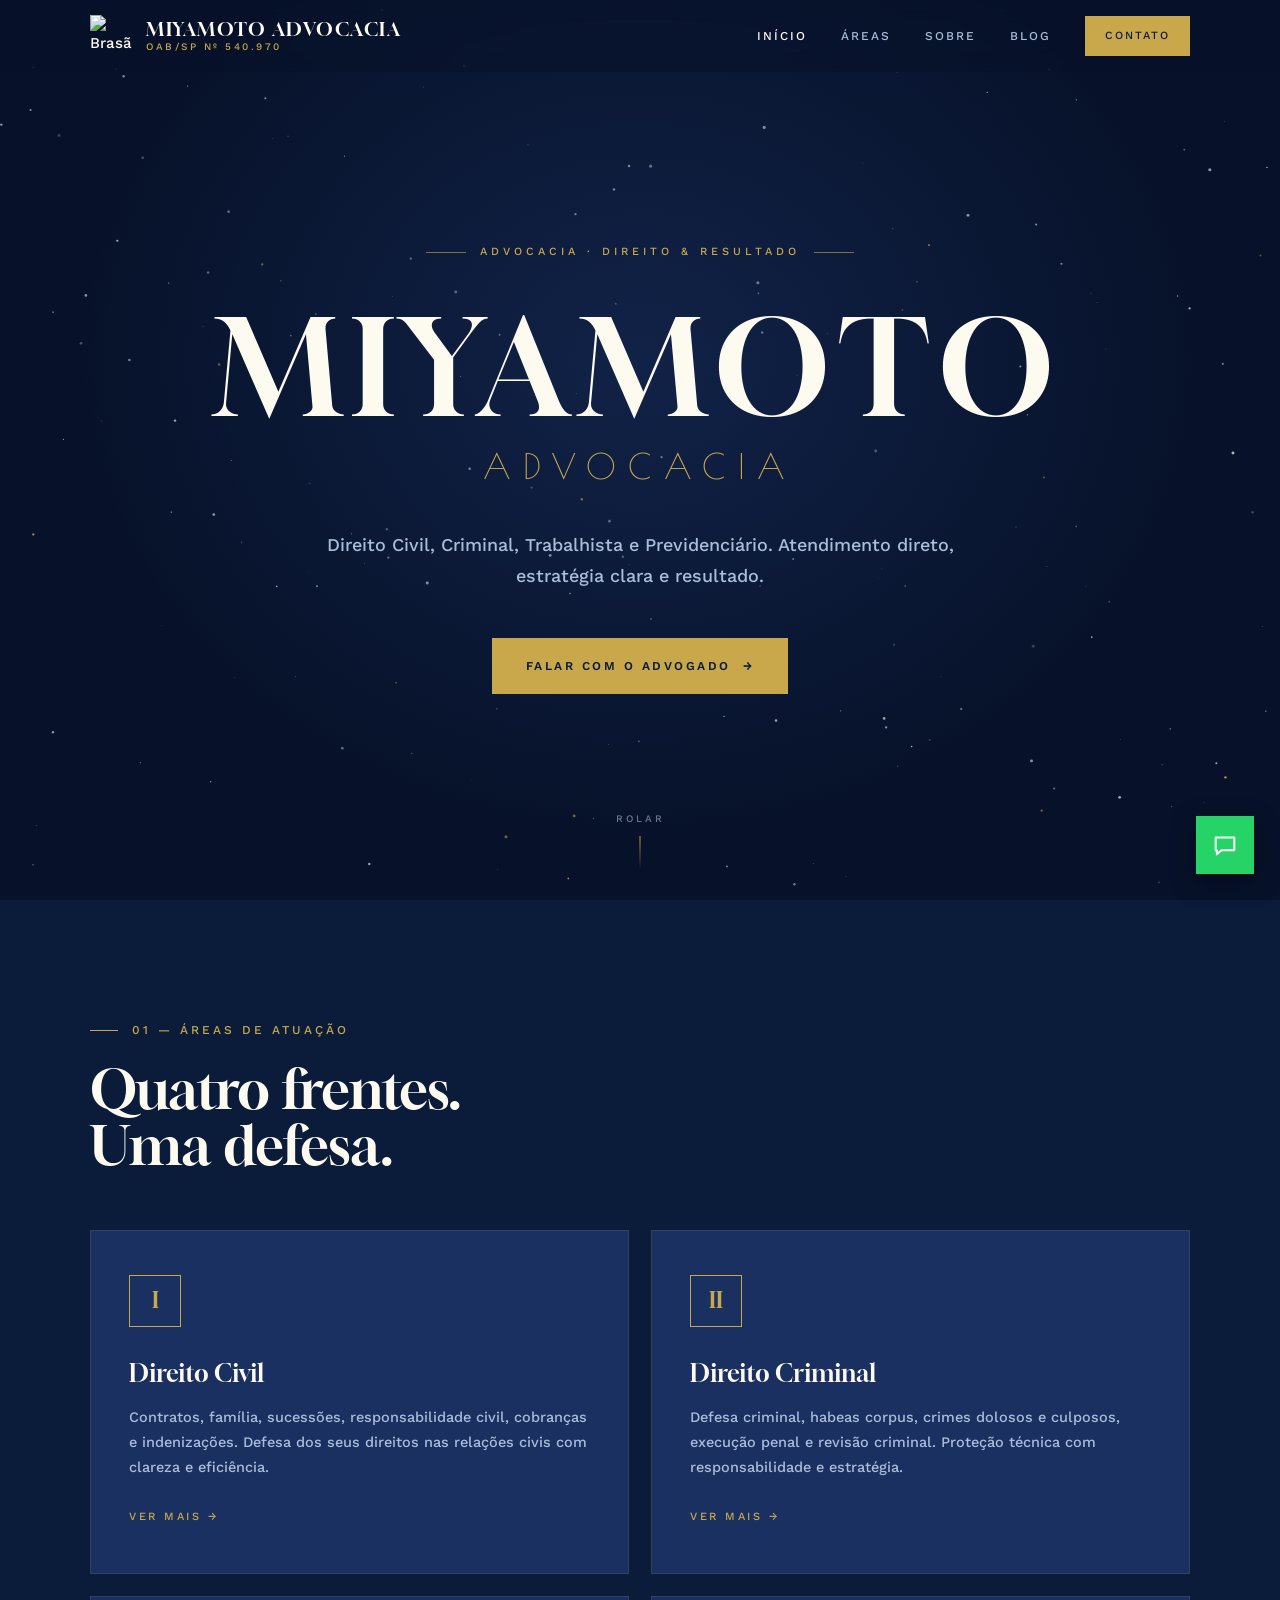
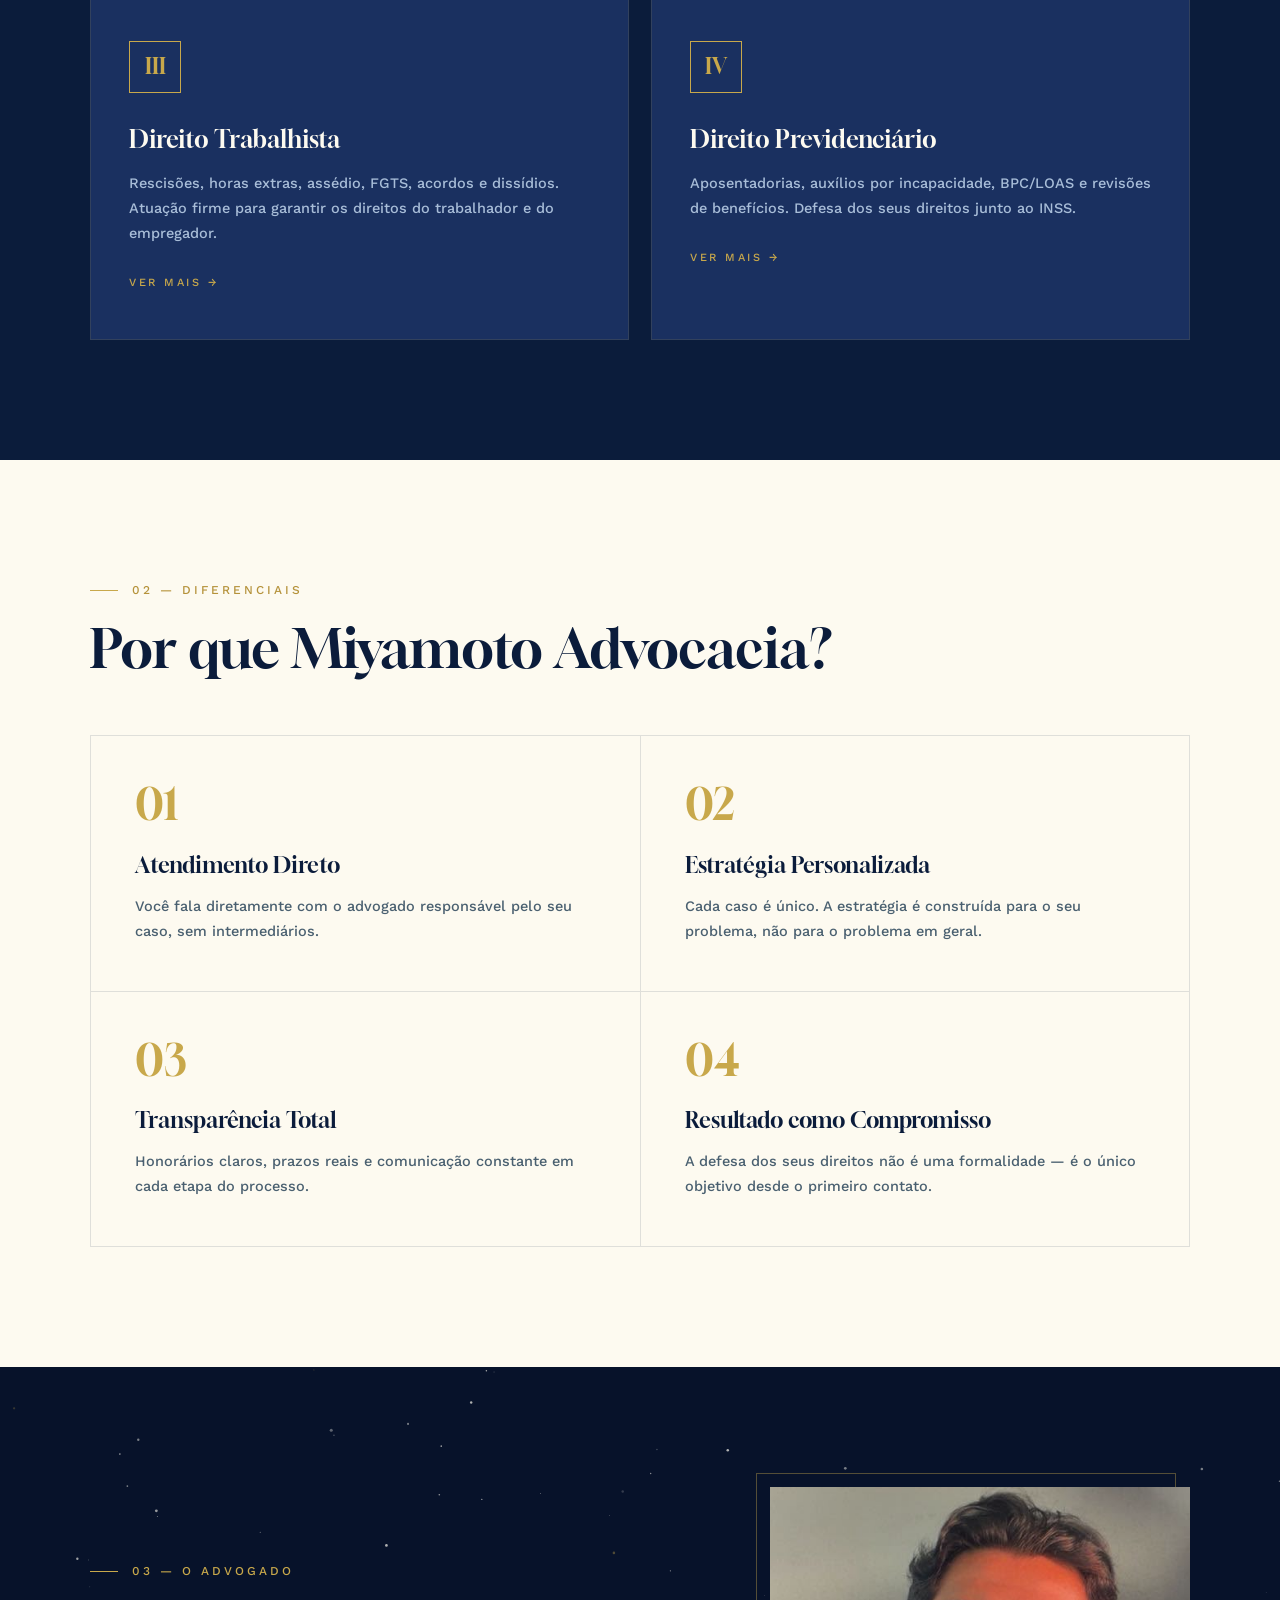
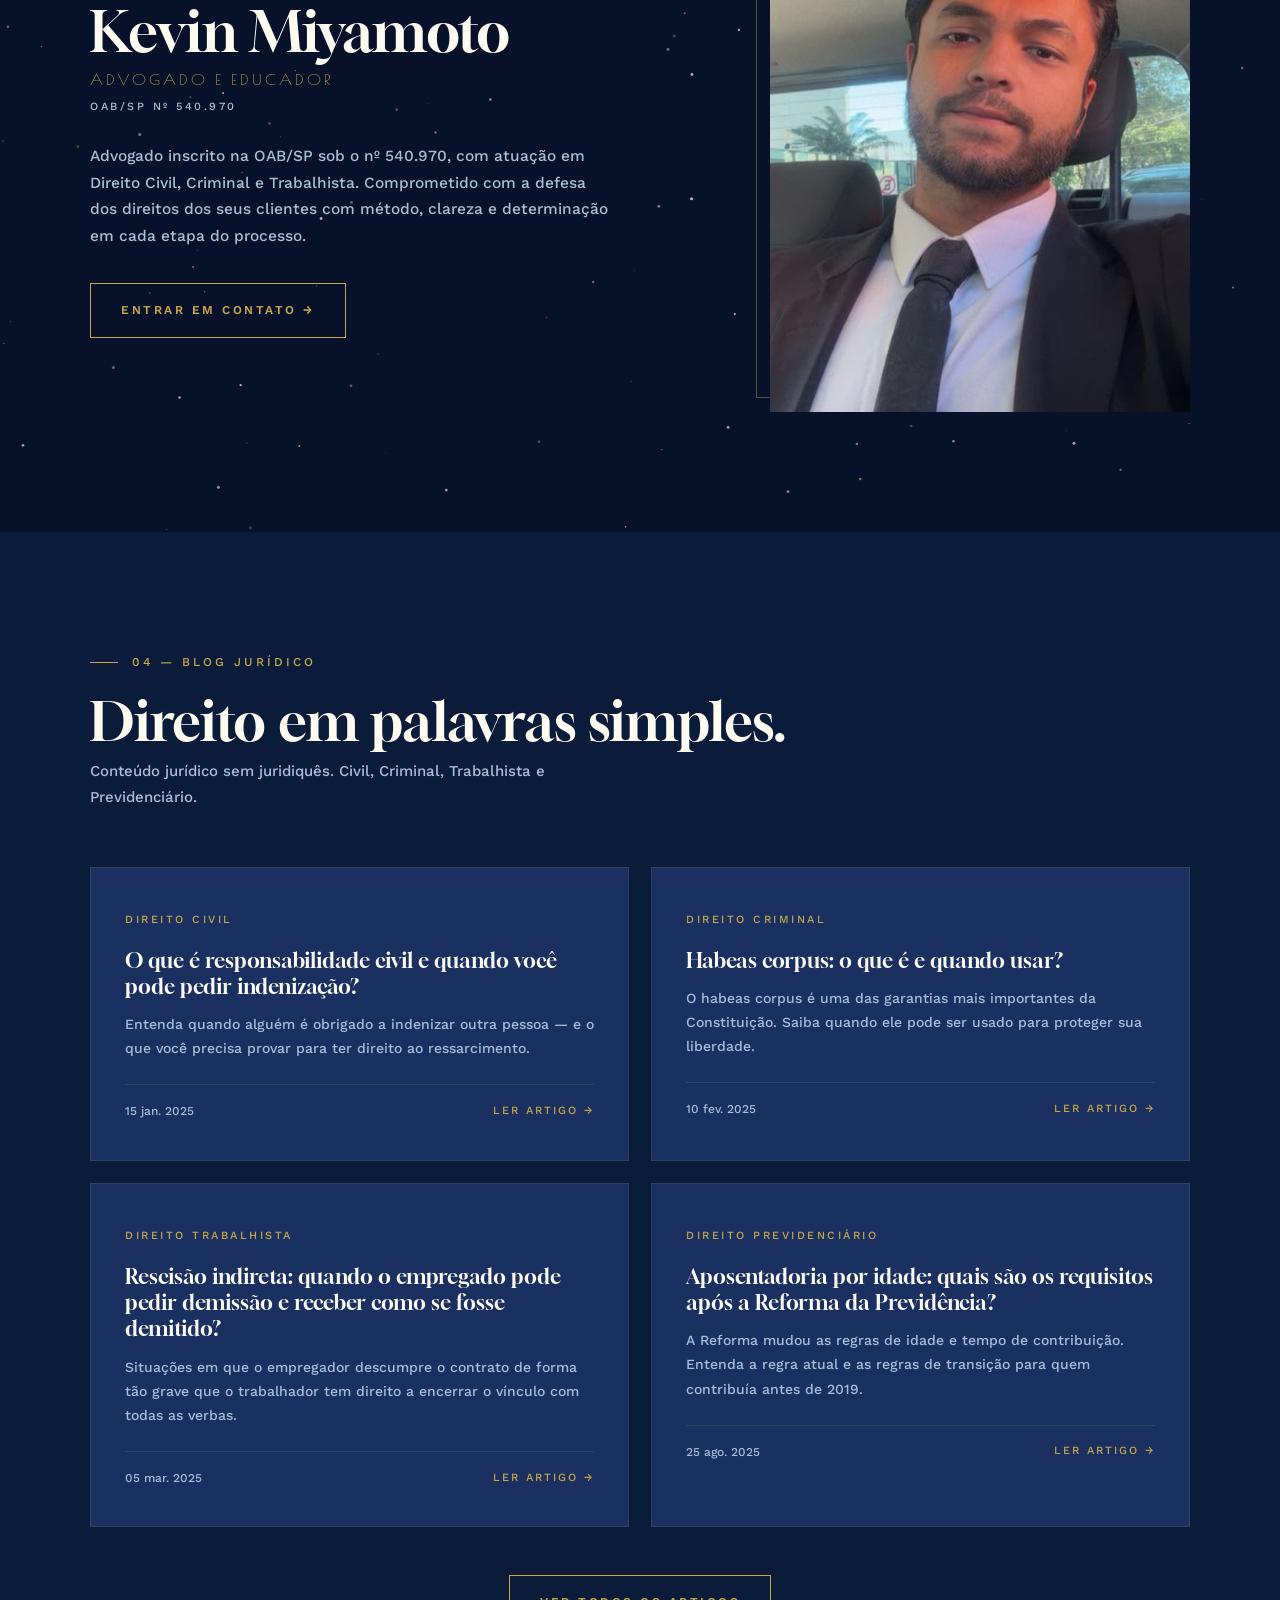
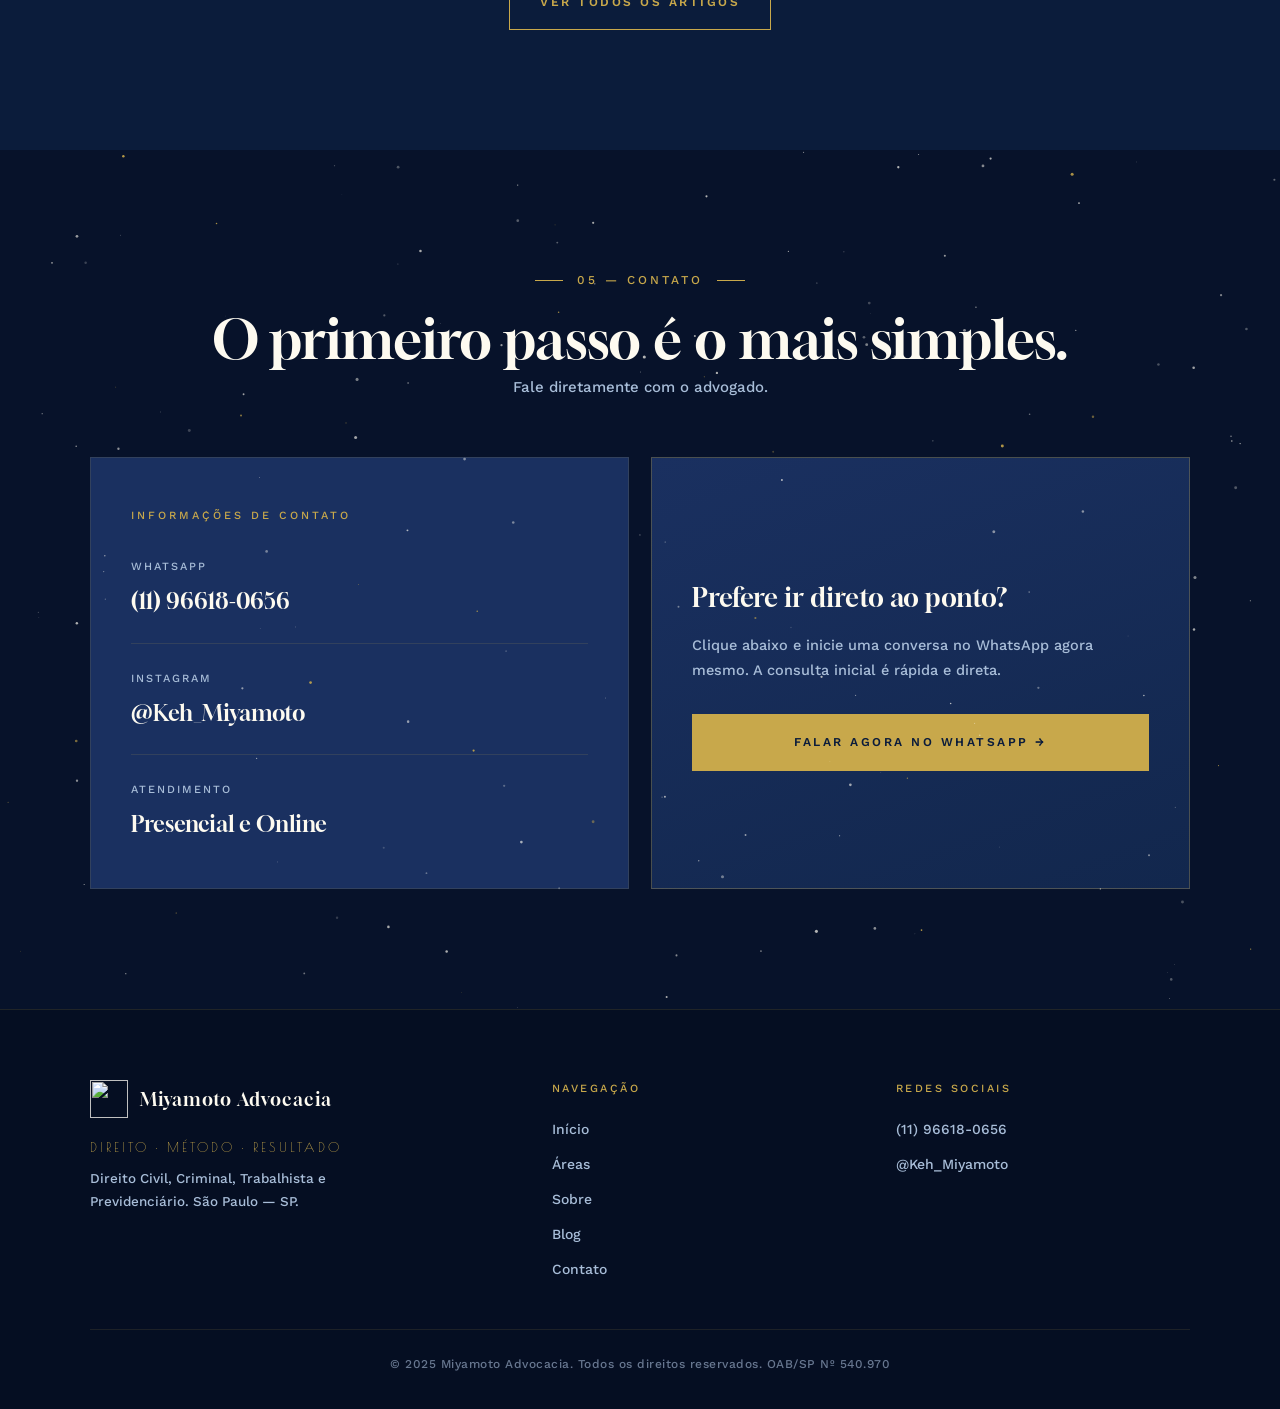
==== commit add7ffd8: "Add files via upload" ====
--- a/index.html
+++ b/index.html
@@ -1,834 +1,438 @@
 <!DOCTYPE html>
 <html lang="pt-BR">
 <head>
-  <meta charset="UTF-8">
-  <meta name="viewport" content="width=device-width, initial-scale=1.0">
-  <meta name="description" content="Miyamoto Advocacia — Direito Civil, Criminal, Trabalhista e Previdenciário. Atendimento direto, estratégia clara e resultado. OAB/SP Nº 540.970.">
-  <meta name="theme-color" content="#0B1C3B">
-  <title>Miyamoto Advocacia — Direito Civil, Criminal, Trabalhista e Previdenciário</title>
-  <link href="https://fonts.googleapis.com/css2?family=Gloock&family=Work+Sans:wght@300;400;500&family=Poiret+One&display=swap" rel="stylesheet">
-  <style>
-    /* ════════════════════════════════════════════
-       RESET
-    ════════════════════════════════════════════ */
-    *, *::before, *::after { box-sizing: border-box; margin: 0; padding: 0; }
-    html { scroll-behavior: smooth; }
-    body {
-      font-family: 'Work Sans', sans-serif;
-      font-weight: 500; font-size: 15px; line-height: 1.7;
-      background: #0B1C3B; color: #FDFAF0; overflow-x: hidden;
-    }
-    img { max-width: 100%; display: block; }
-    a { text-decoration: none; color: inherit; }
-    button { font-family: inherit; cursor: pointer; border: none; background: none; }
-    ul { list-style: none; }
-
-    /* ════════════════════════════════════════════
-       VARIÁVEIS
-    ════════════════════════════════════════════ */
-    :root {
-      --gold:       #C8A84B;
-      --gold-hover: #E4C76B;
-      --gold-pale:  #F5E6B8;
-      --gold-dim:   rgba(200,168,75,0.10);
-      --navy-deep:  #07122A;
-      --navy-main:  #0B1C3B;
-      --navy-alt:   #0F2348;
-      --cream:      #FDFAF0;
-      --text-main:  #FDFAF0;
-      --text-sec:   #A8BDD8;
-      --text-muted: #4A6898;
-      --border:     #1A3060;
-      --font-d:     'Gloock', serif;
-      --font-e:     'Poiret One', sans-serif;
-      --font-ui:    'Work Sans', sans-serif;
-      --t:          200ms ease;
-      --gap:        96px;
-      --max:        1100px;
-    }
-
-    /* ════════════════════════════════════════════
-       LAYOUT
-    ════════════════════════════════════════════ */
-    .container { width: 100%; max-width: var(--max); margin: 0 auto; padding: 0 20px; }
-    @media (min-width: 768px)  { .container { padding: 0 40px; } }
-    @media (min-width: 1280px) { .container { padding: 0 60px; } }
-
-    /* ════════════════════════════════════════════
-       EYEBROW / ORNAMENT
-    ════════════════════════════════════════════ */
-    .eyebrow {
-      font-family: var(--font-ui); font-weight: 500; font-size: 10px;
-      letter-spacing: 0.24em; text-transform: uppercase; color: var(--text-sec);
-      margin-bottom: 16px; display: block;
-    }
-    .ornament { display: flex; flex-direction: column; gap: 5px; width: 160px; margin: 0 auto 28px; }
-    .ornament span:nth-child(1),
-    .ornament span:nth-child(3) { display: block; height: 1px; background: var(--gold); }
-    .ornament span:nth-child(2) { display: block; height: 1px; background: var(--gold-pale); opacity: 0.35; }
-    .ornament--left { margin-left: 0; }
-
-    /* ════════════════════════════════════════════
-       BOTÕES
-    ════════════════════════════════════════════ */
-    .btn {
-      display: inline-flex; align-items: center; gap: 10px;
-      font-family: var(--font-ui); font-weight: 500; font-size: 12px;
-      letter-spacing: 0.18em; text-transform: uppercase; padding: 14px 32px;
-      transition: all var(--t); border-radius: 0; cursor: pointer;
-    }
-    .btn svg { width: 18px; height: 18px; flex-shrink: 0; }
-    .btn-primary { background: var(--gold); color: var(--navy-main); border: 1px solid var(--gold); }
-    .btn-primary:hover { background: var(--gold-hover); border-color: var(--gold-hover); }
-    .btn-secondary { background: transparent; color: var(--gold); border: 1px solid var(--gold); }
-    .btn-secondary:hover { background: var(--gold-dim); }
-    .btn-secondary:disabled { opacity: 0.45; cursor: not-allowed; pointer-events: none; }
-
-    /* ════════════════════════════════════════════
-       NAV
-    ════════════════════════════════════════════ */
-    .nav {
-      position: fixed; top: 0; left: 0; right: 0; z-index: 900;
-      background: rgba(7,18,42,0.96); backdrop-filter: blur(10px);
-      -webkit-backdrop-filter: blur(10px); border-bottom: 1px solid var(--border);
-    }
-    .nav__inner {
-      display: flex; align-items: center; justify-content: space-between;
-      height: 68px; max-width: var(--max); margin: 0 auto; padding: 0 20px;
-    }
-    @media (min-width: 768px)  { .nav__inner { padding: 0 40px; } }
-    @media (min-width: 1280px) { .nav__inner { padding: 0 60px; } }
-
-    .nav__logo { display: flex; align-items: center; gap: 12px; }
-    .nav__logo-img { width: 32px; height: 32px; object-fit: contain; opacity: 0.9; }
-    .nav__logo-text { font-family: var(--font-d); font-size: 15px; color: var(--text-main); letter-spacing: 0.05em; white-space: nowrap; line-height: 1.15; }
-    .nav__logo-sub { display: block; font-family: var(--font-ui); font-size: 9px; color: var(--gold); letter-spacing: 0.2em; font-weight: 500; }
-
-    .nav__links { display: none; align-items: center; gap: 28px; }
-    @media (min-width: 960px) { .nav__links { display: flex; } }
-
-    .nav__link {
-      font-family: var(--font-ui); font-weight: 500; font-size: 10px;
-      letter-spacing: 0.2em; text-transform: uppercase; color: var(--text-sec);
-      transition: color var(--t); padding: 4px 0;
-    }
-    .nav__link:hover, .nav__link.active { color: var(--gold); }
-
-    .nav__right { display: flex; align-items: center; gap: 16px; }
-
-    .nav__aureo {
-      display: none; font-family: var(--font-ui); font-weight: 500; font-size: 11px;
-      letter-spacing: 0.12em; text-transform: uppercase; padding: 10px 20px;
-      background: var(--gold); color: var(--navy-main); transition: background var(--t);
-    }
-    .nav__aureo:hover { background: var(--gold-hover); }
-    @media (min-width: 640px) { .nav__aureo { display: inline-block; } }
-
-    .nav__burger {
-      display: flex; flex-direction: column; gap: 5px; padding: 8px;
-    }
-    @media (min-width: 960px) { .nav__burger { display: none; } }
-    .nav__burger-line { display: block; width: 22px; height: 1px; background: var(--text-main); transition: all var(--t); }
-    .nav__burger.open .nav__burger-line:nth-child(1) { transform: translateY(6px) rotate(45deg); }
-    .nav__burger.open .nav__burger-line:nth-child(2) { opacity: 0; }
-    .nav__burger.open .nav__burger-line:nth-child(3) { transform: translateY(-6px) rotate(-45deg); }
-
-    .nav__mobile {
-      position: fixed; inset: 68px 0 0; background: var(--navy-deep); z-index: 890;
-      display: flex; flex-direction: column; padding: 32px 24px; gap: 4px;
-      transform: translateX(100%); transition: transform 300ms ease;
-      border-top: 1px solid var(--border); overflow-y: auto;
-    }
-    .nav__mobile.open { transform: translateX(0); }
-    .nav__mobile-link {
-      font-family: var(--font-ui); font-weight: 500; font-size: 13px;
-      letter-spacing: 0.18em; text-transform: uppercase; color: var(--text-sec);
-      padding: 16px 0; border-bottom: 1px solid var(--border);
-      transition: color var(--t); min-height: 44px; display: flex; align-items: center;
-    }
-    .nav__mobile-link:hover { color: var(--gold); }
-    .nav__mobile-cta {
-      margin-top: 24px; background: var(--gold); color: var(--navy-main);
-      padding: 16px; text-align: center; font-family: var(--font-ui); font-weight: 500;
-      font-size: 12px; letter-spacing: 0.16em; text-transform: uppercase;
-      min-height: 44px; display: flex; align-items: center; justify-content: center;
-    }
-    .nav__mobile-cta:hover { background: var(--gold-hover); }
-
-    /* ════════════════════════════════════════════
-       HERO
-    ════════════════════════════════════════════ */
-    .hero {
-      min-height: 100vh; position: relative; overflow: hidden;
-      display: flex; align-items: center; justify-content: center;
-      background: var(--navy-main); padding: 120px 20px 100px;
-    }
-    .starfield { position: absolute; inset: 0; pointer-events: none; z-index: 0; }
-    .hero__inner { position: relative; z-index: 1; text-align: center; max-width: 840px; width: 100%; }
-
-    .hero__eyebrow {
-      font-family: var(--font-ui); font-weight: 500; font-size: 10px;
-      letter-spacing: 0.28em; text-transform: uppercase; color: var(--text-sec); margin-bottom: 20px;
-    }
-    .hero__title {
-      font-family: var(--font-d); font-size: clamp(52px, 9vw, 96px);
-      color: var(--text-main); line-height: 0.92; letter-spacing: 0.08em; margin-bottom: 12px;
-    }
-    .hero__subtitle {
-      font-family: var(--font-e); font-size: clamp(22px, 3.5vw, 38px);
-      color: var(--gold); letter-spacing: 0.2em; margin-bottom: 28px;
-    }
-    .hero__desc {
-      font-family: var(--font-ui); font-weight: 500; font-size: 16px;
-      color: var(--text-sec); line-height: 1.8; max-width: 520px;
-      margin: 0 auto 48px;
-    }
-    .hero__scroll {
-      position: absolute; bottom: 36px; left: 50%; transform: translateX(-50%);
-      z-index: 2; display: flex; flex-direction: column; align-items: center; gap: 8px;
-    }
-    .hero__scroll-label {
-      font-family: var(--font-ui); font-weight: 500; font-size: 9px;
-      letter-spacing: 0.22em; text-transform: uppercase; color: var(--text-sec);
-    }
-    .hero__scroll-arrow {
-      width: 1px; height: 36px; background: var(--border); position: relative;
-      animation: scrollBounce 2.2s ease-in-out infinite;
-    }
-    .hero__scroll-arrow::after {
-      content: ''; position: absolute; bottom: 0; left: 50%;
-      transform: translateX(-50%) rotate(45deg);
-      width: 6px; height: 6px;
-      border-right: 1px solid var(--gold); border-bottom: 1px solid var(--gold);
-    }
-    @keyframes scrollBounce {
-      0%, 100% { opacity: 0.4; transform: translateY(0); }
-      50%       { opacity: 1;   transform: translateY(8px); }
-    }
-
-    /* ════════════════════════════════════════════
-       ÁREAS
-    ════════════════════════════════════════════ */
-    .areas { background: var(--navy-alt); padding: var(--gap) 0; }
-    .areas__header { text-align: center; margin-bottom: 56px; }
-    .areas__title { font-family: var(--font-d); font-size: clamp(26px, 4vw, 40px); color: var(--gold); }
-
-    .areas__grid { display: grid; grid-template-columns: 1fr; gap: 1px; background: var(--border); }
-    @media (min-width: 640px)  { .areas__grid { grid-template-columns: repeat(2, 1fr); } }
-    @media (min-width: 1024px) { .areas__grid { grid-template-columns: repeat(4, 1fr); } }
-
-    .area-card {
-      background: var(--navy-deep); padding: 40px 32px;
-      border: 1px solid transparent; transition: border-color var(--t), transform var(--t);
-      position: relative; overflow: hidden;
-    }
-    .area-card::after {
-      content: ''; position: absolute; bottom: 0; left: 0; right: 0;
-      height: 2px; background: var(--gold); transform: scaleX(0);
-      transition: transform var(--t); transform-origin: left;
-    }
-    .area-card:hover { border-color: var(--gold); transform: translateY(-4px); }
-    .area-card:hover::after { transform: scaleX(1); }
-
-    .area-card__icon { width: 40px; height: 40px; color: var(--gold); margin-bottom: 24px; }
-    .area-card__icon svg { width: 100%; height: 100%; }
-    .area-card__title { font-family: var(--font-d); font-size: 22px; color: var(--text-main); margin-bottom: 16px; }
-    .area-card__text { font-family: var(--font-ui); font-weight: 500; font-size: 14px; color: var(--text-sec); line-height: 1.75; margin-bottom: 24px; }
-    .area-card__link {
-      font-family: var(--font-ui); font-weight: 500; font-size: 10px;
-      letter-spacing: 0.2em; text-transform: uppercase; color: var(--gold); transition: color var(--t);
-    }
-    .area-card__link:hover { color: var(--gold-hover); }
-
-    /* ════════════════════════════════════════════
-       DIFERENCIAIS (fundo claro)
-    ════════════════════════════════════════════ */
-    .diferenciais { background: var(--cream); padding: var(--gap) 0; }
-    .diferenciais__header { text-align: center; margin-bottom: 56px; }
-    .diferenciais__eyebrow { color: #6080A8; }
-    .diferenciais__title { font-family: var(--font-d); font-size: clamp(26px, 4vw, 38px); color: var(--navy-main); }
-    .diferenciais__ornament span:nth-child(1),
-    .diferenciais__ornament span:nth-child(3) { background: var(--gold); }
-    .diferenciais__ornament span:nth-child(2) { background: var(--gold); opacity: 0.25; }
-
-    .diferenciais__grid { display: grid; grid-template-columns: 1fr; gap: 24px; }
-    @media (min-width: 640px) { .diferenciais__grid { grid-template-columns: repeat(2, 1fr); } }
-
-    .diferencial {
-      display: flex; gap: 20px; align-items: flex-start;
-      padding: 32px; border: 1px solid #DDD8CC; background: #FFF;
-      transition: border-color var(--t);
-    }
-    .diferencial:hover { border-color: var(--gold); }
-    .diferencial__num {
-      flex-shrink: 0; width: 40px; height: 40px;
-      background: rgba(200,168,75,0.1); border: 1px solid var(--gold);
-      display: flex; align-items: center; justify-content: center;
-      font-family: var(--font-d); font-size: 16px; color: var(--gold);
-    }
-    .diferencial__title { font-family: var(--font-d); font-size: 18px; color: var(--navy-main); margin-bottom: 8px; }
-    .diferencial__text { font-family: var(--font-ui); font-weight: 500; font-size: 14px; color: #4A6070; line-height: 1.7; }
-
-    /* ════════════════════════════════════════════
-       SOBRE
-    ════════════════════════════════════════════ */
-    .sobre { background: var(--navy-main); padding: var(--gap) 0; }
-    .sobre__inner { display: grid; grid-template-columns: 1fr; gap: 64px; }
-    @media (min-width: 768px) { .sobre__inner { grid-template-columns: 1fr 1fr; align-items: center; } }
-
-    .sobre__title { font-family: var(--font-d); font-size: clamp(30px, 5vw, 48px); color: var(--text-main); margin-bottom: 8px; line-height: 1.05; }
-    .sobre__subtitle { font-family: var(--font-e); font-size: clamp(16px, 2vw, 22px); color: var(--gold); letter-spacing: 0.14em; margin-bottom: 20px; }
-    .sobre__oab {
-      display: inline-block; font-family: var(--font-ui); font-weight: 500; font-size: 10px;
-      letter-spacing: 0.2em; text-transform: uppercase; color: var(--text-sec);
-      border: 1px solid var(--border); padding: 6px 14px; margin-bottom: 24px;
-    }
-    .sobre__text { font-family: var(--font-ui); font-weight: 500; font-size: 15px; color: var(--text-sec); line-height: 1.85; margin-bottom: 32px; }
-
-    .sobre__photo { position: relative; aspect-ratio: 3/4; max-width: 360px; margin: 0 auto; width: 100%; }
-    .sobre__photo-frame { position: absolute; inset: 0; border: 1px solid var(--gold); pointer-events: none; }
-    .sobre__photo-frame::before { content: ''; position: absolute; inset: 8px; border: 1px solid var(--border); }
-    .sobre__photo-inner {
-      position: absolute; inset: 0; background: var(--navy-alt);
-      display: flex; flex-direction: column; align-items: center; justify-content: center; gap: 16px;
-    }
-    .sobre__photo-inner p {
-      font-family: var(--font-ui); font-size: 10px; letter-spacing: 0.16em;
-      text-transform: uppercase; color: var(--text-muted); text-align: center; padding: 0 20px;
-    }
-    .sobre__photo img { position: absolute; inset: 0; width: 100%; height: 100%; object-fit: cover; }
-
-    /* ════════════════════════════════════════════
-       BLOG
-    ════════════════════════════════════════════ */
-    .blog { background: var(--navy-alt); padding: var(--gap) 0; }
-    .blog__header { margin-bottom: 48px; }
-    .blog__title { font-family: var(--font-d); font-size: clamp(26px, 4vw, 38px); color: var(--text-main); margin-bottom: 12px; }
-    .blog__intro { font-family: var(--font-ui); font-weight: 500; font-size: 15px; color: var(--text-sec); max-width: 480px; }
-
-    .blog__grid { display: grid; grid-template-columns: 1fr; gap: 1px; background: var(--border); margin-bottom: 48px; }
-    @media (min-width: 640px)  { .blog__grid { grid-template-columns: repeat(2, 1fr); } }
-    @media (min-width: 1024px) { .blog__grid { grid-template-columns: repeat(4, 1fr); } }
-
-    .blog-card {
-      background: var(--navy-deep); padding: 32px;
-      border: 1px solid transparent; transition: border-color var(--t);
-      display: flex; flex-direction: column; gap: 16px;
-    }
-    .blog-card:hover { border-color: var(--gold); }
-    .blog-card__badge {
-      display: inline-block; font-family: var(--font-ui); font-weight: 500; font-size: 9px;
-      letter-spacing: 0.2em; text-transform: uppercase; color: var(--gold);
-      background: rgba(200,168,75,0.1); border: 1px solid rgba(200,168,75,0.3);
-      padding: 4px 10px; align-self: flex-start;
-    }
-    .blog-card__title { font-family: var(--font-d); font-size: 17px; color: var(--text-main); line-height: 1.3; flex: 1; }
-    .blog-card__excerpt {
-      font-family: var(--font-ui); font-weight: 500; font-size: 13px; color: var(--text-sec); line-height: 1.65;
-      display: -webkit-box; -webkit-line-clamp: 3; -webkit-box-orient: vertical; overflow: hidden;
-    }
-    .blog-card__footer { display: flex; align-items: center; justify-content: space-between; padding-top: 16px; border-top: 1px solid var(--border); }
-    .blog-card__date { font-family: var(--font-ui); font-weight: 500; font-size: 9px; letter-spacing: 0.18em; text-transform: uppercase; color: var(--text-sec); }
-    .blog-card__link { font-family: var(--font-ui); font-weight: 500; font-size: 10px; letter-spacing: 0.16em; text-transform: uppercase; color: var(--gold); transition: color var(--t); }
-    .blog-card__link:hover { color: var(--gold-hover); }
-    .blog__footer { text-align: center; }
-
-    /* ════════════════════════════════════════════
-       CONTATO
-    ════════════════════════════════════════════ */
-    .contato { background: var(--navy-main); padding: var(--gap) 0; position: relative; overflow: hidden; }
-    .contato__header { text-align: center; margin-bottom: 64px; position: relative; z-index: 1; }
-    .contato__title { font-family: var(--font-d); font-size: clamp(26px, 4vw, 40px); color: var(--text-main); margin-bottom: 12px; }
-    .contato__subtitle { font-family: var(--font-e); font-size: clamp(14px, 2vw, 20px); color: var(--gold); letter-spacing: 0.14em; }
-    .contato__inner { display: grid; grid-template-columns: 1fr; gap: 48px; position: relative; z-index: 1; }
-    @media (min-width: 768px) { .contato__inner { grid-template-columns: 1fr 1fr; align-items: start; } }
-
-    .contato__info-title { font-family: var(--font-ui); font-weight: 500; font-size: 10px; letter-spacing: 0.22em; text-transform: uppercase; color: var(--text-sec); margin-bottom: 32px; }
-    .contato__items { display: flex; flex-direction: column; gap: 28px; }
-    .contato__item { display: flex; gap: 16px; align-items: flex-start; }
-    .contato__item-icon { width: 20px; height: 20px; color: var(--gold); flex-shrink: 0; margin-top: 2px; }
-    .contato__item-icon svg { width: 100%; height: 100%; }
-    .contato__item-label { font-family: var(--font-ui); font-weight: 500; font-size: 9px; letter-spacing: 0.2em; text-transform: uppercase; color: var(--text-sec); display: block; margin-bottom: 4px; }
-    .contato__item-val { font-family: var(--font-ui); font-size: 15px; color: var(--text-main); transition: color var(--t); }
-    a.contato__item-val:hover { color: var(--gold); }
-
-    .contato__cta-card { border: 1px solid var(--gold); background: var(--navy-alt); padding: 40px; }
-    .contato__cta-title { font-family: var(--font-d); font-size: 22px; color: var(--text-main); margin-bottom: 12px; }
-    .contato__cta-text { font-family: var(--font-ui); font-weight: 500; font-size: 14px; color: var(--text-sec); line-height: 1.7; margin-bottom: 28px; }
-
-    /* ════════════════════════════════════════════
-       FOOTER
-    ════════════════════════════════════════════ */
-    .footer { background: var(--navy-deep); padding: 64px 0 0; }
-    .footer__inner { display: grid; grid-template-columns: 1fr; gap: 48px; padding-bottom: 48px; }
-    @media (min-width: 768px) { .footer__inner { grid-template-columns: 2fr 1fr 1fr; gap: 64px; } }
-
-    .footer__brand-name { font-family: var(--font-d); font-size: 18px; color: var(--text-main); letter-spacing: 0.04em; margin-bottom: 8px; }
-    .footer__brand-lema { font-family: var(--font-e); font-size: 12px; color: var(--gold); letter-spacing: 0.18em; margin-bottom: 12px; }
-    .footer__brand-desc { font-family: var(--font-ui); font-weight: 500; font-size: 13px; color: var(--text-sec); line-height: 1.7; margin-bottom: 20px; max-width: 300px; }
-    .footer__aureo-link {
-      display: inline-flex; align-items: center; gap: 6px;
-      font-family: var(--font-ui); font-weight: 500; font-size: 11px;
-      letter-spacing: 0.14em; text-transform: uppercase; padding: 10px 20px;
-      background: var(--gold); color: var(--navy-main); transition: background var(--t);
-    }
-    .footer__aureo-link:hover { background: var(--gold-hover); }
-
-    .footer__col-title { font-family: var(--font-ui); font-weight: 500; font-size: 9px; letter-spacing: 0.24em; text-transform: uppercase; color: var(--text-sec); margin-bottom: 20px; padding-bottom: 12px; border-bottom: 1px solid var(--border); }
-    .footer__links { display: flex; flex-direction: column; gap: 12px; }
-    .footer__link { font-family: var(--font-ui); font-size: 13px; color: var(--text-sec); transition: color var(--t); }
-    .footer__link:hover { color: var(--gold); }
-    .footer__social { display: flex; flex-direction: column; gap: 16px; }
-    .footer__social-item { display: flex; align-items: center; gap: 10px; font-family: var(--font-ui); font-size: 13px; color: var(--text-sec); transition: color var(--t); }
-    .footer__social-item:hover { color: var(--gold); }
-    .footer__social-icon { width: 16px; height: 16px; flex-shrink: 0; fill: currentColor; }
-    .footer__sep { height: 1px; background: var(--border); }
-    .footer__bottom { display: flex; flex-wrap: wrap; align-items: center; justify-content: space-between; gap: 12px; padding: 20px 0; font-family: var(--font-ui); font-size: 10px; letter-spacing: 0.14em; text-transform: uppercase; color: var(--text-sec); }
-
-    /* ════════════════════════════════════════════
-       WHATSAPP FAB
-    ════════════════════════════════════════════ */
-    .whatsapp-fab {
-      position: fixed; bottom: 28px; right: 24px; z-index: 800;
-      width: 52px; height: 52px; border-radius: 50%;
-      background: #25D366; display: flex; align-items: center; justify-content: center;
-      box-shadow: 0 4px 20px rgba(37,211,102,0.35);
-      animation: waPulse 3s ease-in-out infinite; transition: transform var(--t);
-    }
-    .whatsapp-fab:hover { transform: scale(1.08); animation: none; }
-    .whatsapp-fab svg { width: 26px; height: 26px; fill: #FFF; }
-    @keyframes waPulse {
-      0%, 100% { box-shadow: 0 4px 20px rgba(37,211,102,0.35); }
-      50%       { box-shadow: 0 4px 36px rgba(37,211,102,0.6); transform: scale(1.05); }
-    }
-    .whatsapp-fab__tip {
-      position: absolute; right: 60px; top: 50%; transform: translateY(-50%);
-      font-family: var(--font-ui); font-size: 11px; white-space: nowrap;
-      background: var(--navy-deep); color: var(--text-main); padding: 6px 12px;
-      border: 1px solid var(--border); opacity: 0; pointer-events: none; transition: opacity var(--t);
-    }
-    .whatsapp-fab:hover .whatsapp-fab__tip { opacity: 1; }
-
-    /* ════════════════════════════════════════════
-       SCROLL REVEAL
-    ════════════════════════════════════════════ */
-    .reveal { opacity: 0; transform: translateY(24px); transition: opacity 600ms ease-out, transform 600ms ease-out; }
-    .reveal.visible { opacity: 1; transform: translateY(0); }
-
-    @media (prefers-reduced-motion: reduce) {
-      *, *::before, *::after { animation-duration: 0.01ms !important; transition-duration: 0.01ms !important; }
-      .reveal { opacity: 1 !important; transform: none !important; }
-    }
-  </style>
+<meta charset="UTF-8">
+<meta name="viewport" content="width=device-width, initial-scale=1.0">
+<meta name="theme-color" content="#0B1C3B">
+<meta name="description" content="Miyamoto Advocacia — Direito Civil, Criminal, Trabalhista e Previdenciário. Atendimento direto, estratégia clara e resultado. OAB/SP Nº 540.970.">
+<title>Miyamoto Advocacia — Direito Civil, Criminal, Trabalhista e Previdenciário</title>
+<link rel="icon" type="image/png" href="assets/aureo_brasao_redondo.png">
+<meta property="og:title" content="Miyamoto Advocacia — Direito Civil, Criminal, Trabalhista e Previdenciário">
+<meta property="og:description" content="Atendimento direto, estratégia clara e resultado. OAB/SP Nº 540.970.">
+<meta property="og:image" content="assets/aureo_brasao_redondo.png">
+<meta property="og:type" content="website">
+<link rel="preconnect" href="https://fonts.googleapis.com">
+<link rel="preconnect" href="https://fonts.gstatic.com" crossorigin>
+<link href="https://fonts.googleapis.com/css2?family=Gloock&family=Poiret+One&family=Work+Sans:wght@400;500;600&display=swap" rel="stylesheet">
+<style>
+  :root{
+    --navy:#0B1C3B; --navy-dark:#07122A; --navy-darker:#050e22; --card:#1A3060;
+    --cream:#FDFAF0; --gold:#C8A84B; --gold-hi:#e2c877; --blue-gray:#A8BDD8; --ink:#4A6070;
+    --maxw:1180px; --pad:40px;
+  }
+  *{box-sizing:border-box;}
+  html{scroll-behavior:smooth;scroll-padding-top:82px;}
+  body{margin:0;background:var(--navy);color:var(--cream);font-family:'Work Sans',system-ui,sans-serif;font-weight:500;font-size:15px;line-height:1.72;-webkit-font-smoothing:antialiased;overflow-x:hidden;}
+  a{color:var(--gold);text-decoration:none;transition:color .25s;}
+  a:hover{color:var(--gold-hi);}
+  img{display:block;}
+  h1,h2,h3{font-family:'Gloock',serif;font-weight:400;}
+  ::selection{background:var(--gold);color:var(--navy-dark);}
+  ::-webkit-scrollbar{width:11px;}
+  ::-webkit-scrollbar-track{background:var(--navy-dark);}
+  ::-webkit-scrollbar-thumb{background:var(--card);}
+  ::-webkit-scrollbar-thumb:hover{background:var(--gold);}
+  .wrap{max-width:var(--maxw);margin:0 auto;padding:0 var(--pad);}
+  section{padding:120px 0;position:relative;overflow:hidden;}
+  canvas.stars{position:absolute;inset:0;width:100%;height:100%;pointer-events:none;}
+
+  /* Reveal */
+  [data-reveal]{opacity:0;transform:translateY(28px);transition:opacity .9s cubic-bezier(.16,1,.3,1),transform .9s cubic-bezier(.16,1,.3,1);}
+  [data-reveal].in{opacity:1;transform:none;}
+  @media (prefers-reduced-motion:reduce){[data-reveal]{opacity:1;transform:none;transition:none;}}
+
+  /* Nav */
+  nav.site{position:fixed;top:0;left:0;right:0;z-index:100;background:rgba(7,18,42,.6);backdrop-filter:blur(10px);-webkit-backdrop-filter:blur(10px);transition:background .35s,box-shadow .35s;}
+  nav.site.scrolled{background:rgba(7,18,42,.96);box-shadow:0 1px 0 rgba(200,168,75,.22);}
+  .nav-inner{max-width:var(--maxw);margin:0 auto;padding:0 var(--pad);height:72px;display:flex;align-items:center;justify-content:space-between;}
+  .brand{display:flex;align-items:center;gap:14px;color:inherit;}
+  .brand img{width:42px;height:42px;object-fit:contain;}
+  .brand .bt{font-family:'Gloock',serif;font-size:19px;letter-spacing:1.5px;color:var(--cream);}
+  .brand .bs{font-size:10px;letter-spacing:2.5px;color:var(--gold);text-transform:uppercase;margin-top:3px;}
+  .navlinks{display:flex;align-items:center;gap:34px;}
+  .navlinks a{font-size:12px;letter-spacing:2px;text-transform:uppercase;color:var(--blue-gray);}
+  .navlinks a:hover,.navlinks a.active{color:var(--cream);}
+  .navlinks a.cta{color:var(--navy);background:var(--gold);padding:11px 20px;font-size:11px;}
+  .navlinks a.cta:hover{background:var(--gold-hi);color:var(--navy);}
+  .menu-btn{display:none;flex-direction:column;justify-content:center;align-items:center;gap:5px;width:42px;height:42px;background:none;border:1px solid rgba(200,168,75,.4);cursor:pointer;padding:0;}
+  .menu-btn span{display:block;width:18px;height:1.5px;background:var(--gold);}
+
+  /* Eyebrow + titles */
+  .eyebrow{display:flex;align-items:center;gap:14px;}
+  .eyebrow.center{justify-content:center;}
+  .eyebrow .line{width:28px;height:1px;background:var(--gold);}
+  .eyebrow span.txt{font-size:12px;letter-spacing:3px;text-transform:uppercase;color:var(--gold);}
+  .sec-title{font-size:clamp(32px,5vw,54px);margin:20px 0 0;color:var(--cream);line-height:1.05;}
+
+  /* Hero */
+  .hero{min-height:100vh;display:flex;align-items:center;background:var(--navy-dark);}
+  .hero .glow{position:absolute;inset:0;background:radial-gradient(ellipse at 50% 40%,rgba(26,48,96,.55),transparent 62%);pointer-events:none;}
+  .hero-inner{position:relative;width:100%;text-align:center;padding-top:110px;padding-bottom:80px;}
+  .hero .kicker{display:inline-flex;align-items:center;gap:14px;margin-bottom:42px;}
+  .hero .kicker .line{width:40px;height:1px;background:rgba(200,168,75,.6);}
+  .hero .kicker span.txt{font-size:11px;letter-spacing:4px;text-transform:uppercase;color:var(--gold);}
+  .hero h1{margin:0;line-height:.95;font-size:clamp(58px,13vw,132px);letter-spacing:clamp(4px,1.2vw,12px);color:var(--cream);}
+  .hero .sub{font-family:'Poiret One',sans-serif;font-size:clamp(22px,4vw,34px);letter-spacing:clamp(6px,1.4vw,12px);color:var(--gold);margin-top:8px;text-transform:uppercase;}
+  .hero p.lead{max-width:640px;margin:34px auto 0;color:var(--blue-gray);font-size:clamp(15px,1.6vw,18px);}
+  .scroll-ind{position:absolute;bottom:30px;left:50%;transform:translateX(-50%);display:flex;flex-direction:column;align-items:center;gap:9px;}
+  .scroll-ind span.t{font-size:10px;letter-spacing:3px;text-transform:uppercase;color:rgba(168,189,216,.6);}
+  .scroll-ind span.bar{width:1px;height:34px;background:linear-gradient(var(--gold),transparent);animation:scrollBounce 2s ease-in-out infinite;}
+  @keyframes scrollBounce{0%,100%{transform:translateY(0);opacity:.35}50%{transform:translateY(9px);opacity:1}}
+
+  /* Buttons */
+  .btn{display:inline-flex;align-items:center;justify-content:center;gap:12px;font-size:12px;letter-spacing:2.5px;text-transform:uppercase;font-weight:600;padding:18px 34px;transition:background .3s,color .3s,transform .2s ease-out;}
+  .btn-solid{background:var(--gold);color:var(--navy);}
+  .btn-solid:hover{background:var(--gold-hi);color:var(--navy);}
+  .btn-ghost{border:1px solid var(--gold);color:var(--gold);padding:16px 30px;}
+  .btn-ghost:hover{background:var(--gold);color:var(--navy-dark);}
+
+  /* Grids */
+  .grid-2{display:grid;grid-template-columns:1fr 1fr;gap:22px;}
+  .cards-top{margin-top:56px;}
+
+  /* Area/blog cards */
+  .card{background:var(--card);border:1px solid rgba(200,168,75,.14);padding:44px 38px;transition:border-color .35s,transform .35s;}
+  .card:hover{border-color:var(--gold);transform:translateY(-6px);}
+  .card .num{width:52px;height:52px;border:1px solid var(--gold);display:flex;align-items:center;justify-content:center;font-family:'Gloock',serif;color:var(--gold);font-size:22px;}
+  .card h3{font-size:24px;margin:26px 0 12px;color:var(--cream);}
+  .card p{color:var(--blue-gray);margin:0 0 22px;font-size:14.5px;}
+  .card .more{font-size:11px;letter-spacing:2.5px;text-transform:uppercase;color:var(--gold);}
+
+  /* Diferenciais (cream) */
+  .light{background:var(--cream);}
+  .light .eyebrow span.txt{color:#b5923a;}
+  .light .sec-title{color:var(--navy);}
+  .diff-grid{display:grid;grid-template-columns:1fr 1fr;margin-top:58px;border-top:1px solid rgba(11,28,59,.12);border-left:1px solid rgba(11,28,59,.12);}
+  .diff{border-right:1px solid rgba(11,28,59,.12);border-bottom:1px solid rgba(11,28,59,.12);padding:46px 44px;}
+  .diff .n{font-family:'Gloock',serif;font-size:44px;color:var(--gold);line-height:1;}
+  .diff h3{font-size:22px;margin:18px 0 10px;color:var(--navy);}
+  .diff p{color:var(--ink);margin:0;font-size:14.5px;}
+
+  /* Sobre */
+  .about-grid{display:grid;grid-template-columns:1fr 420px;gap:70px;align-items:center;position:relative;}
+  .about .sub{font-family:'Poiret One',sans-serif;letter-spacing:3px;text-transform:uppercase;color:var(--gold);margin:0 0 4px;font-size:16px;}
+  .about .oab{font-size:11px;letter-spacing:2.5px;text-transform:uppercase;color:var(--blue-gray);margin:0 0 26px;}
+  .about p.bio{color:var(--blue-gray);max-width:520px;margin:0 0 34px;font-size:15.5px;}
+  .photo{position:relative;}
+  .photo .frame{position:absolute;top:-14px;left:-14px;width:100%;height:100%;border:1px solid rgba(200,168,75,.4);}
+  .photo img{position:relative;width:100%;aspect-ratio:4/5;object-fit:cover;background:var(--card);filter:grayscale(.15);}
+
+  /* Blog */
+  .post{display:block;background:var(--card);border:1px solid rgba(200,168,75,.14);padding:38px 34px;color:inherit;transition:border-color .35s,transform .35s;}
+  .post:hover{border-color:var(--gold);transform:translateY(-6px);color:inherit;}
+  .post .cat{font-size:11px;letter-spacing:2.5px;text-transform:uppercase;color:var(--gold);}
+  .post h3{font-size:21px;line-height:1.25;margin:16px 0 12px;color:var(--cream);}
+  .post p{color:var(--blue-gray);font-size:14px;margin:0 0 24px;}
+  .post .meta{display:flex;justify-content:space-between;align-items:center;border-top:1px solid rgba(200,168,75,.14);padding-top:16px;}
+  .post .meta .d{font-size:12px;color:var(--blue-gray);}
+  .post .meta .r{font-size:11px;letter-spacing:2px;text-transform:uppercase;color:var(--gold);}
+  .blog-all{text-align:center;margin-top:48px;}
+
+  /* Contato */
+  .contact-grid{display:grid;grid-template-columns:1fr 1fr;gap:22px;margin-top:56px;}
+  .cbox{background:var(--card);border:1px solid rgba(200,168,75,.14);padding:44px 40px;}
+  .cbox .lbl{font-size:11px;letter-spacing:3px;text-transform:uppercase;color:var(--gold);}
+  .cinfo{margin-top:30px;display:flex;flex-direction:column;gap:26px;}
+  .cinfo .row{border-bottom:1px solid rgba(200,168,75,.14);padding-bottom:22px;}
+  .cinfo .row:last-child{border-bottom:none;padding-bottom:0;}
+  .cinfo .row .k{font-size:11px;letter-spacing:2px;text-transform:uppercase;color:var(--blue-gray);margin-bottom:6px;}
+  .cinfo .row .v{font-family:'Gloock',serif;font-size:22px;color:var(--cream);}
+  a.v:hover{color:var(--gold);}
+  .cbox.accent{background:linear-gradient(160deg,#1A3060,#12274d);border-color:rgba(200,168,75,.3);display:flex;flex-direction:column;justify-content:center;}
+  .cbox.accent h3{font-size:26px;margin:0 0 14px;color:var(--cream);}
+  .cbox.accent p{color:var(--blue-gray);margin:0 0 30px;font-size:14.5px;}
+
+  /* Footer */
+  footer{background:var(--navy-darker);border-top:1px solid rgba(200,168,75,.14);padding:70px 0 34px;}
+  .foot-grid{display:grid;grid-template-columns:1.4fr 1fr 1fr;gap:50px;}
+  .foot-brand{display:flex;align-items:center;gap:12px;}
+  .foot-brand img{width:38px;height:38px;object-fit:contain;}
+  .foot-brand .n{font-family:'Gloock',serif;font-size:18px;letter-spacing:1px;color:var(--cream);}
+  .foot .tag{font-family:'Poiret One',sans-serif;letter-spacing:3px;text-transform:uppercase;color:var(--gold);margin:18px 0 8px;font-size:13px;}
+  .foot p.desc{color:var(--blue-gray);font-size:13.5px;margin:0;max-width:320px;}
+  .foot-col .h{font-size:11px;letter-spacing:2.5px;text-transform:uppercase;color:var(--gold);margin-bottom:18px;}
+  .foot-col .links{display:flex;flex-direction:column;gap:11px;}
+  .foot-col .links a{color:var(--blue-gray);font-size:14px;}
+  .foot-col .links a:hover{color:var(--gold);}
+  .copy{border-top:1px solid rgba(200,168,75,.12);margin-top:48px;padding-top:24px;text-align:center;}
+  .copy p{color:rgba(168,189,216,.6);font-size:12px;margin:0;letter-spacing:.5px;}
+
+  /* WhatsApp FAB */
+  .wa{position:fixed;bottom:26px;right:26px;z-index:200;width:58px;height:58px;background:#25D366;display:flex;align-items:center;justify-content:center;box-shadow:0 8px 26px rgba(0,0,0,.4);transition:transform .2s ease-out;}
+  .wa .pulse{position:absolute;inset:0;background:#25D366;animation:waPulse 2.6s ease-out infinite;z-index:-1;}
+  @keyframes waPulse{0%{transform:scale(1);opacity:.55}70%{transform:scale(2);opacity:0}100%{transform:scale(2);opacity:0}}
+
+  /* Responsive */
+  @media (max-width:820px){
+    :root{--pad:24px;}
+    section{padding:88px 0;}
+    .menu-btn{display:flex;}
+    .navlinks{position:absolute;top:72px;left:0;right:0;flex-direction:column;align-items:flex-start;gap:4px;background:var(--navy-dark);padding:18px 24px 26px;border-top:1px solid rgba(200,168,75,.2);border-bottom:1px solid rgba(200,168,75,.2);display:none;}
+    .navlinks.open{display:flex;}
+    .navlinks a.cta{padding:12px 20px;margin-top:8px;}
+    .grid-2,.diff-grid,.contact-grid{grid-template-columns:1fr;}
+    .about-grid{grid-template-columns:1fr;gap:44px;}
+    .about-grid .photo{max-width:420px;}
+    .foot-grid{grid-template-columns:1fr;gap:36px;}
+  }
+</style>
 </head>
 <body>
 
-  <!-- NAV -->
-  <nav class="nav" id="nav" role="navigation" aria-label="Navegação principal">
-    <div class="nav__inner">
-      <a href="#inicio" class="nav__logo" aria-label="Miyamoto Advocacia — início">
-        <img src="assets/aureo_brasao_redondo.png" alt="" class="nav__logo-img" aria-hidden="true">
-        <span class="nav__logo-text">
-          Miyamoto Advocacia
-          <span class="nav__logo-sub">OAB/SP Nº 540.970</span>
-        </span>
+<nav class="site" id="nav">
+  <div class="nav-inner">
+    <a class="brand" href="#inicio">
+      <img src="assets/aureo_brasao_redondo.png" alt="Brasão Miyamoto Advocacia">
+      <span style="display:flex;flex-direction:column;line-height:1.05;">
+        <span class="bt">MIYAMOTO ADVOCACIA</span>
+        <span class="bs">OAB/SP Nº 540.970</span>
+      </span>
+    </a>
+    <div class="navlinks" id="navlinks">
+      <a href="#inicio" data-link="inicio">Início</a>
+      <a href="#areas" data-link="areas">Áreas</a>
+      <a href="#sobre" data-link="sobre">Sobre</a>
+      <a href="#blog" data-link="blog">Blog</a>
+      <a href="#contato" class="cta">Contato</a>
+    </div>
+    <button class="menu-btn" id="menuBtn" aria-label="Abrir menu"><span></span><span></span><span></span></button>
+  </div>
+</nav>
+
+<!-- HERO -->
+<section class="hero" id="inicio">
+  <canvas class="stars"></canvas>
+  <div class="glow"></div>
+  <div class="wrap hero-inner">
+    <div class="kicker" data-reveal><span class="line"></span><span class="txt">Advocacia · Direito &amp; Resultado</span><span class="line"></span></div>
+    <h1>MIYAMOTO</h1>
+    <div class="sub" data-reveal style="transition-delay:.2s">Advocacia</div>
+    <p class="lead" data-reveal style="transition-delay:.32s">Direito Civil, Criminal, Trabalhista e Previdenciário. Atendimento direto, estratégia clara e resultado.</p>
+    <div data-reveal style="transition-delay:.44s;margin-top:46px;">
+      <a class="btn btn-solid" data-magnetic href="https://wa.me/5511966180656" target="_blank" rel="noopener">Falar com o advogado <span>→</span></a>
+    </div>
+  </div>
+  <div class="scroll-ind"><span class="t">rolar</span><span class="bar"></span></div>
+</section>
+
+<!-- 01 ÁREAS -->
+<section id="areas">
+  <div class="wrap">
+    <div data-reveal>
+      <div class="eyebrow"><span class="line"></span><span class="txt">01 — Áreas de Atuação</span></div>
+      <h2 class="sec-title">Quatro frentes.<br>Uma defesa.</h2>
+    </div>
+    <div class="grid-2 cards-top">
+      <div class="card" data-reveal>
+        <div class="num">I</div><h3>Direito Civil</h3>
+        <p>Contratos, família, sucessões, responsabilidade civil, cobranças e indenizações. Defesa dos seus direitos nas relações civis com clareza e eficiência.</p>
+        <a class="more" href="#contato">Ver mais →</a>
+      </div>
+      <div class="card" data-reveal style="transition-delay:.1s">
+        <div class="num">II</div><h3>Direito Criminal</h3>
+        <p>Defesa criminal, habeas corpus, crimes dolosos e culposos, execução penal e revisão criminal. Proteção técnica com responsabilidade e estratégia.</p>
+        <a class="more" href="#contato">Ver mais →</a>
+      </div>
+      <div class="card" data-reveal>
+        <div class="num">III</div><h3>Direito Trabalhista</h3>
+        <p>Rescisões, horas extras, assédio, FGTS, acordos e dissídios. Atuação firme para garantir os direitos do trabalhador e do empregador.</p>
+        <a class="more" href="#contato">Ver mais →</a>
+      </div>
+      <div class="card" data-reveal style="transition-delay:.1s">
+        <div class="num">IV</div><h3>Direito Previdenciário</h3>
+        <p>Aposentadorias, auxílios por incapacidade, BPC/LOAS e revisões de benefícios. Defesa dos seus direitos junto ao INSS.</p>
+        <a class="more" href="#contato">Ver mais →</a>
+      </div>
+    </div>
+  </div>
+</section>
+
+<!-- 02 DIFERENCIAIS -->
+<section class="light">
+  <div class="wrap">
+    <div data-reveal>
+      <div class="eyebrow"><span class="line"></span><span class="txt">02 — Diferenciais</span></div>
+      <h2 class="sec-title">Por que Miyamoto Advocacia?</h2>
+    </div>
+    <div class="diff-grid">
+      <div class="diff" data-reveal><span class="n">01</span><h3>Atendimento Direto</h3><p>Você fala diretamente com o advogado responsável pelo seu caso, sem intermediários.</p></div>
+      <div class="diff" data-reveal style="transition-delay:.1s"><span class="n">02</span><h3>Estratégia Personalizada</h3><p>Cada caso é único. A estratégia é construída para o seu problema, não para o problema em geral.</p></div>
+      <div class="diff" data-reveal><span class="n">03</span><h3>Transparência Total</h3><p>Honorários claros, prazos reais e comunicação constante em cada etapa do processo.</p></div>
+      <div class="diff" data-reveal style="transition-delay:.1s"><span class="n">04</span><h3>Resultado como Compromisso</h3><p>A defesa dos seus direitos não é uma formalidade — é o único objetivo desde o primeiro contato.</p></div>
+    </div>
+  </div>
+</section>
+
+<!-- 03 SOBRE -->
+<section id="sobre" style="background:#07122A;">
+  <canvas class="stars"></canvas>
+  <div class="wrap about-grid about">
+    <div data-reveal>
+      <div class="eyebrow"><span class="line"></span><span class="txt">03 — O Advogado</span></div>
+      <h2 class="sec-title" style="font-size:clamp(34px,5vw,56px);margin-bottom:6px;">Kevin Miyamoto</h2>
+      <p class="sub">Advogado e Educador</p>
+      <p class="oab">OAB/SP Nº 540.970</p>
+      <p class="bio">Advogado inscrito na OAB/SP sob o nº 540.970, com atuação em Direito Civil, Criminal e Trabalhista. Comprometido com a defesa dos direitos dos seus clientes com método, clareza e determinação em cada etapa do processo.</p>
+      <a class="btn btn-ghost" data-magnetic href="#contato">Entrar em contato →</a>
+    </div>
+    <div class="photo" data-reveal style="transition-delay:.15s">
+      <div class="frame"></div>
+      <img src="assets/foto-kevin.jpg" alt="Dr. Kevin Miyamoto" loading="lazy">
+    </div>
+  </div>
+</section>
+
+<!-- 04 BLOG -->
+<section id="blog">
+  <div class="wrap">
+    <div data-reveal>
+      <div class="eyebrow"><span class="line"></span><span class="txt">04 — Blog Jurídico</span></div>
+      <h2 class="sec-title">Direito em palavras simples.</h2>
+      <p style="color:var(--blue-gray);max-width:560px;margin:10px 0 0;">Conteúdo jurídico sem juridiquês. Civil, Criminal, Trabalhista e Previdenciário.</p>
+    </div>
+    <div class="grid-2 cards-top">
+      <a class="post" data-reveal href="blog/artigo-1.html">
+        <span class="cat">Direito Civil</span>
+        <h3>O que é responsabilidade civil e quando você pode pedir indenização?</h3>
+        <p>Entenda quando alguém é obrigado a indenizar outra pessoa — e o que você precisa provar para ter direito ao ressarcimento.</p>
+        <div class="meta"><span class="d">15 jan. 2025</span><span class="r">Ler artigo →</span></div>
       </a>
-
-      <div class="nav__links" role="menubar">
-        <a href="#inicio"  class="nav__link active" role="menuitem">Início</a>
-        <a href="#areas"   class="nav__link" role="menuitem">Áreas</a>
-        <a href="#sobre"   class="nav__link" role="menuitem">Sobre</a>
-        <a href="#blog"    class="nav__link" role="menuitem">Blog</a>
-        <a href="#contato" class="nav__link" role="menuitem">Contato</a>
-      </div>
-
-      <div class="nav__right">
-        
-        <button class="nav__burger" id="burger" aria-label="Abrir menu" aria-expanded="false" aria-controls="mobile-nav">
-          <span class="nav__burger-line"></span>
-          <span class="nav__burger-line"></span>
-          <span class="nav__burger-line"></span>
-        </button>
-      </div>
-    </div>
-  </nav>
-  <div class="nav__mobile" id="mobile-nav" role="dialog" aria-label="Menu mobile">
-    <a href="#inicio"  class="nav__mobile-link" onclick="closeMenu()">Início</a>
-    <a href="#areas"   class="nav__mobile-link" onclick="closeMenu()">Áreas</a>
-    <a href="#sobre"   class="nav__mobile-link" onclick="closeMenu()">Sobre</a>
-    <a href="#blog"    class="nav__mobile-link" onclick="closeMenu()">Blog</a>
-    <a href="#contato" class="nav__mobile-link" onclick="closeMenu()">Contato</a>
-    
-  </div>
-
-  <!-- HERO -->
-  <section class="hero" id="inicio" aria-label="Apresentação">
-    <canvas class="starfield" id="sf" aria-hidden="true"></canvas>
-    <div class="hero__inner">
-      <p class="hero__eyebrow">ADVOCACIA · DIREITO &amp; RESULTADO</p>
-      <div class="ornament" aria-hidden="true"><span></span><span></span><span></span></div>
-      <h1 class="hero__title">MIYAMOTO</h1>
-      <p class="hero__subtitle">Advocacia</p>
-      <p class="hero__desc">Direito Civil, Criminal, Trabalhista e Previdenciário. Atendimento direto, estratégia clara e resultado.</p>
-      <a href="https://wa.me/5511966180656" class="btn btn-primary" target="_blank" rel="noopener" aria-label="Falar com o advogado no WhatsApp">
-        <svg viewBox="0 0 24 24" fill="currentColor" aria-hidden="true"><path d="M17.472 14.382c-.297-.149-1.758-.867-2.03-.967-.273-.099-.471-.148-.67.15-.197.297-.767.966-.94 1.164-.173.199-.347.223-.644.075-.297-.15-1.255-.463-2.39-1.475-.883-.788-1.48-1.761-1.653-2.059-.173-.297-.018-.458.13-.606.134-.133.298-.347.446-.52.149-.174.198-.298.298-.497.099-.198.05-.371-.025-.52-.075-.149-.669-1.612-.916-2.207-.242-.579-.487-.5-.669-.51-.173-.008-.371-.01-.57-.01-.198 0-.52.074-.792.372-.272.297-1.04 1.016-1.04 2.479 0 1.462 1.065 2.875 1.213 3.074.149.198 2.096 3.2 5.077 4.487.709.306 1.262.489 1.694.625.712.227 1.36.195 1.871.118.571-.085 1.758-.719 2.006-1.413.248-.694.248-1.289.173-1.413-.074-.124-.272-.198-.57-.347zM12 2C6.48 2 2 6.48 2 12c0 1.85.5 3.58 1.37 5.07L2 22l5.09-1.34A9.94 9.94 0 0012 22c5.52 0 10-4.48 10-10S17.52 2 12 2z"/></svg>
-        FALAR COM O ADVOGADO
+      <a class="post" data-reveal style="transition-delay:.1s" href="blog/artigo-2.html">
+        <span class="cat">Direito Criminal</span>
+        <h3>Habeas corpus: o que é e quando usar?</h3>
+        <p>O habeas corpus é uma das garantias mais importantes da Constituição. Saiba quando ele pode ser usado para proteger sua liberdade.</p>
+        <div class="meta"><span class="d">10 fev. 2025</span><span class="r">Ler artigo →</span></div>
       </a>
-    </div>
-    <div class="hero__scroll" aria-hidden="true">
-      <span class="hero__scroll-label">rolar</span>
-      <span class="hero__scroll-arrow"></span>
-    </div>
-  </section>
-
-  <!-- ÁREAS -->
-  <section class="areas" id="areas" aria-labelledby="areas-h">
-    <div class="container">
-      <div class="areas__header reveal">
-        <span class="eyebrow">01 — Áreas de Atuação</span>
-        <h2 class="areas__title" id="areas-h">Quatro frentes. Uma defesa.</h2>
-        <div class="ornament" style="margin-top:20px" aria-hidden="true"><span></span><span></span><span></span></div>
-      </div>
-      <div class="areas__grid">
-
-        <article class="area-card reveal">
-          <div class="area-card__icon" aria-hidden="true">
-            <svg viewBox="0 0 40 40" fill="none" stroke="currentColor" stroke-width="1.2">
-              <rect x="6" y="4" width="28" height="32"/>
-              <line x1="11" y1="12" x2="29" y2="12"/>
-              <line x1="11" y1="18" x2="29" y2="18"/>
-              <line x1="11" y1="24" x2="22" y2="24"/>
-            </svg>
-          </div>
-          <h3 class="area-card__title">Direito Civil</h3>
-          <p class="area-card__text">Contratos, família, sucessões, responsabilidade civil, cobranças e indenizações. Defesa dos seus direitos nas relações civis com clareza e eficiência.</p>
-          <a href="#contato" class="area-card__link">VER MAIS →</a>
-        </article>
-
-        <article class="area-card reveal" style="transition-delay:80ms">
-          <div class="area-card__icon" aria-hidden="true">
-            <svg viewBox="0 0 40 40" fill="none" stroke="currentColor" stroke-width="1.2">
-              <path d="M20 4L6 12v10c0 7 5.6 12.5 14 15 8.4-2.5 14-8 14-15V12L20 4z"/>
-              <polyline points="14,20 18,24 26,16"/>
-            </svg>
-          </div>
-          <h3 class="area-card__title">Direito Criminal</h3>
-          <p class="area-card__text">Defesa criminal, habeas corpus, crimes dolosos e culposos, execução penal e revisão criminal. Proteção técnica com responsabilidade e estratégia.</p>
-          <a href="#contato" class="area-card__link">VER MAIS →</a>
-        </article>
-
-        <article class="area-card reveal" style="transition-delay:160ms">
-          <div class="area-card__icon" aria-hidden="true">
-            <svg viewBox="0 0 40 40" fill="none" stroke="currentColor" stroke-width="1.2">
-              <circle cx="20" cy="13" r="7"/>
-              <path d="M8 36c0-6.6 5.4-12 12-12s12 5.4 12 12"/>
-            </svg>
-          </div>
-          <h3 class="area-card__title">Direito Trabalhista</h3>
-          <p class="area-card__text">Rescisões, horas extras, assédio, FGTS, acordos e dissídios. Atuação firme para garantir os direitos do trabalhador e do empregador.</p>
-          <a href="#contato" class="area-card__link">VER MAIS →</a>
-        </article>
-
-        <article class="area-card reveal" style="transition-delay:240ms">
-          <div class="area-card__icon" aria-hidden="true">
-            <svg viewBox="0 0 40 40" fill="none" stroke="currentColor" stroke-width="1.2">
-              <path d="M20 5l12 5v9c0 8-5.2 13.5-12 16-6.8-2.5-12-8-12-16v-9l12-5z"/>
-              <path d="M15 20l4 4 8-8"/>
-            </svg>
-          </div>
-          <h3 class="area-card__title">Direito Previdenciário</h3>
-          <p class="area-card__text">Aposentadorias, auxílios por incapacidade, BPC/LOAS e revisões de benefícios. Defesa dos seus direitos junto ao INSS.</p>
-          <a href="#contato" class="area-card__link">VER MAIS →</a>
-        </article>
-
-      </div>
-    </div>
-  </section>
-
-  <!-- DIFERENCIAIS -->
-  <section class="diferenciais" id="diferenciais" aria-labelledby="dif-h">
-    <div class="container">
-      <div class="diferenciais__header reveal">
-        <span class="eyebrow diferenciais__eyebrow">02 — Diferenciais</span>
-        <h2 class="diferenciais__title" id="dif-h">Por que Miyamoto Advocacia?</h2>
-        <div class="ornament diferenciais__ornament" style="margin-top:20px" aria-hidden="true"><span></span><span></span><span></span></div>
-      </div>
-      <div class="diferenciais__grid">
-        <div class="diferencial reveal">
-          <div class="diferencial__num" aria-hidden="true">1</div>
-          <div>
-            <h3 class="diferencial__title">Atendimento Direto</h3>
-            <p class="diferencial__text">Você fala diretamente com o advogado responsável pelo seu caso, sem intermediários.</p>
-          </div>
+      <a class="post" data-reveal href="blog/artigo-3.html">
+        <span class="cat">Direito Trabalhista</span>
+        <h3>Rescisão indireta: quando o empregado pode pedir demissão e receber como se fosse demitido?</h3>
+        <p>Situações em que o empregador descumpre o contrato de forma tão grave que o trabalhador tem direito a encerrar o vínculo com todas as verbas.</p>
+        <div class="meta"><span class="d">05 mar. 2025</span><span class="r">Ler artigo →</span></div>
+      </a>
+      <a class="post" data-reveal style="transition-delay:.1s" href="blog/artigo-10.html">
+        <span class="cat">Direito Previdenciário</span>
+        <h3>Aposentadoria por idade: quais são os requisitos após a Reforma da Previdência?</h3>
+        <p>A Reforma mudou as regras de idade e tempo de contribuição. Entenda a regra atual e as regras de transição para quem contribuía antes de 2019.</p>
+        <div class="meta"><span class="d">25 ago. 2025</span><span class="r">Ler artigo →</span></div>
+      </a>
+    </div>
+    <div class="blog-all" data-reveal><a class="btn btn-ghost" href="blog/index.html">Ver todos os artigos</a></div>
+  </div>
+</section>
+
+<!-- 05 CONTATO -->
+<section id="contato" style="background:#07122A;">
+  <canvas class="stars"></canvas>
+  <div class="wrap">
+    <div data-reveal style="text-align:center;">
+      <div class="eyebrow center"><span class="line"></span><span class="txt">05 — Contato</span><span class="line"></span></div>
+      <h2 class="sec-title">O primeiro passo é o mais simples.</h2>
+      <p style="color:var(--blue-gray);margin:8px 0 0;">Fale diretamente com o advogado.</p>
+    </div>
+    <div class="contact-grid">
+      <div class="cbox" data-reveal>
+        <span class="lbl">Informações de contato</span>
+        <div class="cinfo">
+          <div class="row"><div class="k">WhatsApp</div><a class="v" href="https://wa.me/5511966180656" target="_blank" rel="noopener">(11) 96618-0656</a></div>
+          <div class="row"><div class="k">Instagram</div><a class="v" href="https://instagram.com/Keh_Miyamoto" target="_blank" rel="noopener">@Keh_Miyamoto</a></div>
+          <div class="row"><div class="k">Atendimento</div><div class="v">Presencial e Online</div></div>
         </div>
-        <div class="diferencial reveal" style="transition-delay:60ms">
-          <div class="diferencial__num" aria-hidden="true">2</div>
-          <div>
-            <h3 class="diferencial__title">Estratégia Personalizada</h3>
-            <p class="diferencial__text">Cada caso é único. A estratégia é construída para o seu problema, não para o problema em geral.</p>
-          </div>
-        </div>
-        <div class="diferencial reveal" style="transition-delay:120ms">
-          <div class="diferencial__num" aria-hidden="true">3</div>
-          <div>
-            <h3 class="diferencial__title">Transparência Total</h3>
-            <p class="diferencial__text">Honorários claros, prazos reais e comunicação constante em cada etapa do processo.</p>
-          </div>
-        </div>
-        <div class="diferencial reveal" style="transition-delay:180ms">
-          <div class="diferencial__num" aria-hidden="true">4</div>
-          <div>
-            <h3 class="diferencial__title">Resultado como Compromisso</h3>
-            <p class="diferencial__text">A defesa dos seus direitos não é uma formalidade — é o único objetivo desde o primeiro contato.</p>
-          </div>
-        </div>
-      </div>
-    </div>
-  </section>
-
-  <!-- SOBRE -->
-  <section class="sobre" id="sobre" aria-labelledby="sobre-h">
-    <div class="container">
-      <div class="sobre__inner">
-        <div class="reveal">
-          <span class="eyebrow">03 — O Advogado</span>
-          <h2 class="sobre__title" id="sobre-h">Kevin Miyamoto</h2>
-          <p class="sobre__subtitle">Advogado e Educador</p>
-          <span class="sobre__oab">OAB/SP Nº 540.970</span>
-          <p class="sobre__text">
-            <!-- DR. KEVIN: substitua este parágrafo pela sua biografia pessoal -->
-            Advogado inscrito na OAB/SP sob o nº 540.970, com atuação em Direito Civil, Criminal e Trabalhista. Comprometido com a defesa dos direitos dos seus clientes com método, clareza e determinação em cada etapa do processo.
-          </p>
-          <a href="#contato" class="btn btn-secondary">ENTRAR EM CONTATO</a>
-        </div>
-        <div class="sobre__photo reveal" style="transition-delay:120ms">
-          <div class="sobre__photo-frame" aria-hidden="true"></div>
-          <img src="assets/foto-kevin.jpg" alt="Dr. Kevin Miyamoto">
-        </div>
-      </div>
-    </div>
-  </section>
-
-  <!-- BLOG -->
-  <section class="blog" id="blog" aria-labelledby="blog-h">
-    <div class="container">
-      <div class="blog__header reveal">
-        <span class="eyebrow">04 — Blog Jurídico</span>
-        <h2 class="blog__title" id="blog-h">Direito em palavras simples.</h2>
-        <p class="blog__intro">Conteúdo jurídico sem juridiquês. Civil, Criminal, Trabalhista e Previdenciário.</p>
-      </div>
-      <div class="blog__grid">
-
-        <article class="blog-card reveal">
-          <span class="blog-card__badge">Direito Civil</span>
-          <h3 class="blog-card__title">O que é responsabilidade civil e quando você pode pedir indenização?</h3>
-          <p class="blog-card__excerpt">Entenda quando alguém é obrigado a indenizar outra pessoa — e o que você precisa provar para ter direito ao ressarcimento.</p>
-          <div class="blog-card__footer">
-            <time class="blog-card__date" datetime="2025-01-15">15 jan. 2025</time>
-            <a href="blog/artigo-1.html" class="blog-card__link">LER ARTIGO →</a>
-          </div>
-        </article>
-
-        <article class="blog-card reveal" style="transition-delay:80ms">
-          <span class="blog-card__badge">Direito Criminal</span>
-          <h3 class="blog-card__title">Habeas corpus: o que é e quando usar?</h3>
-          <p class="blog-card__excerpt">O habeas corpus é uma das garantias mais importantes da Constituição. Saiba quando ele pode ser usado para proteger sua liberdade.</p>
-          <div class="blog-card__footer">
-            <time class="blog-card__date" datetime="2025-02-10">10 fev. 2025</time>
-            <a href="blog/artigo-2.html" class="blog-card__link">LER ARTIGO →</a>
-          </div>
-        </article>
-
-        <article class="blog-card reveal" style="transition-delay:160ms">
-          <span class="blog-card__badge">Direito Trabalhista</span>
-          <h3 class="blog-card__title">Rescisão indireta: quando o empregado pode pedir demissão e receber como se fosse demitido?</h3>
-          <p class="blog-card__excerpt">Existem situações em que o empregador descumpre o contrato de forma tão grave que o trabalhador tem direito a encerrar o vínculo com todas as verbas rescisórias.</p>
-          <div class="blog-card__footer">
-            <time class="blog-card__date" datetime="2025-03-05">05 mar. 2025</time>
-            <a href="blog/artigo-3.html" class="blog-card__link">LER ARTIGO →</a>
-          </div>
-        </article>
-
-        <article class="blog-card reveal" style="transition-delay:240ms">
-          <span class="blog-card__badge">Direito Previdenciário</span>
-          <h3 class="blog-card__title">Aposentadoria por idade: quais são os requisitos após a Reforma da Previdência?</h3>
-          <p class="blog-card__excerpt">A Reforma da Previdência mudou as regras de idade e tempo de contribuição. Entenda a regra atual e as regras de transição para quem já contribuía antes de 2019.</p>
-          <div class="blog-card__footer">
-            <time class="blog-card__date" datetime="2025-08-25">25 ago. 2025</time>
-            <a href="blog/artigo-10.html" class="blog-card__link">LER ARTIGO →</a>
-          </div>
-        </article>
-
-      </div>
-      <div class="blog__footer reveal">
-        <a href="blog/index.html" class="btn btn-secondary">VER TODOS OS ARTIGOS</a>
-      </div>
-    </div>
-  </section>
-
-  <!-- CONTATO -->
-  <section class="contato" id="contato" aria-labelledby="contato-h">
-    <canvas class="starfield" id="sf2" style="position:absolute;inset:0;pointer-events:none;z-index:0" aria-hidden="true"></canvas>
-    <div class="container">
-      <div class="contato__header reveal">
-        <span class="eyebrow">05 — Contato</span>
-        <h2 class="contato__title" id="contato-h">O primeiro passo é o mais simples.</h2>
-        <p class="contato__subtitle">Fale diretamente com o advogado.</p>
-        <div class="ornament" style="margin-top:24px" aria-hidden="true"><span></span><span></span><span></span></div>
-      </div>
-      <div class="contato__inner">
-        <div class="reveal">
-          <p class="contato__info-title">Informações de contato</p>
-          <div class="contato__items">
-            <div class="contato__item">
-              <div class="contato__item-icon" aria-hidden="true">
-                <svg viewBox="0 0 24 24" fill="currentColor"><path d="M17.472 14.382c-.297-.149-1.758-.867-2.03-.967-.273-.099-.471-.148-.67.15-.197.297-.767.966-.94 1.164-.173.199-.347.223-.644.075-.297-.15-1.255-.463-2.39-1.475-.883-.788-1.48-1.761-1.653-2.059-.173-.297-.018-.458.13-.606.134-.133.298-.347.446-.52.149-.174.198-.298.298-.497.099-.198.05-.371-.025-.52-.075-.149-.669-1.612-.916-2.207-.242-.579-.487-.5-.669-.51-.173-.008-.371-.01-.57-.01-.198 0-.52.074-.792.372-.272.297-1.04 1.016-1.04 2.479 0 1.462 1.065 2.875 1.213 3.074.149.198 2.096 3.2 5.077 4.487.709.306 1.262.489 1.694.625.712.227 1.36.195 1.871.118.571-.085 1.758-.719 2.006-1.413.248-.694.248-1.289.173-1.413-.074-.124-.272-.198-.57-.347zM12 2C6.48 2 2 6.48 2 12c0 1.85.5 3.58 1.37 5.07L2 22l5.09-1.34A9.94 9.94 0 0012 22c5.52 0 10-4.48 10-10S17.52 2 12 2z"/></svg>
-              </div>
-              <div>
-                <span class="contato__item-label">WhatsApp</span>
-                <a href="https://wa.me/5511966180656" class="contato__item-val" target="_blank" rel="noopener">(11) 96618-0656</a>
-              </div>
-            </div>
-            <div class="contato__item">
-              <div class="contato__item-icon" aria-hidden="true">
-                <svg viewBox="0 0 24 24" fill="none" stroke="currentColor" stroke-width="1.5"><rect x="2" y="2" width="20" height="20" rx="5"/><circle cx="12" cy="12" r="4"/><circle cx="17.5" cy="6.5" r="1" fill="currentColor" stroke="none"/></svg>
-              </div>
-              <div>
-                <span class="contato__item-label">Instagram</span>
-                <a href="https://instagram.com/Keh_Miyamoto" class="contato__item-val" target="_blank" rel="noopener">@Keh_Miyamoto</a>
-              </div>
-            </div>
-            <div class="contato__item">
-              <div class="contato__item-icon" aria-hidden="true">
-                <svg viewBox="0 0 24 24" fill="none" stroke="currentColor" stroke-width="1.5"><circle cx="12" cy="12" r="10"/><path d="M12 8v4l3 3"/></svg>
-              </div>
-              <div>
-                <span class="contato__item-label">Atendimento</span>
-                <span class="contato__item-val">Presencial e Online</span>
-              </div>
-            </div>
-          </div>
-        </div>
-        <div class="contato__cta-card reveal" style="transition-delay:100ms">
-          <h3 class="contato__cta-title">Prefere ir direto ao ponto?</h3>
-          <p class="contato__cta-text">Clique abaixo e inicie uma conversa no WhatsApp agora mesmo. A consulta inicial é rápida e direta.</p>
-          <a href="https://wa.me/5511966180656" class="btn btn-primary" target="_blank" rel="noopener" aria-label="Iniciar conversa no WhatsApp">
-            <svg viewBox="0 0 24 24" fill="currentColor" aria-hidden="true"><path d="M17.472 14.382c-.297-.149-1.758-.867-2.03-.967-.273-.099-.471-.148-.67.15-.197.297-.767.966-.94 1.164-.173.199-.347.223-.644.075-.297-.15-1.255-.463-2.39-1.475-.883-.788-1.48-1.761-1.653-2.059-.173-.297-.018-.458.13-.606.134-.133.298-.347.446-.52.149-.174.198-.298.298-.497.099-.198.05-.371-.025-.52-.075-.149-.669-1.612-.916-2.207-.242-.579-.487-.5-.669-.51-.173-.008-.371-.01-.57-.01-.198 0-.52.074-.792.372-.272.297-1.04 1.016-1.04 2.479 0 1.462 1.065 2.875 1.213 3.074.149.198 2.096 3.2 5.077 4.487.709.306 1.262.489 1.694.625.712.227 1.36.195 1.871.118.571-.085 1.758-.719 2.006-1.413.248-.694.248-1.289.173-1.413-.074-.124-.272-.198-.57-.347zM12 2C6.48 2 2 6.48 2 12c0 1.85.5 3.58 1.37 5.07L2 22l5.09-1.34A9.94 9.94 0 0012 22c5.52 0 10-4.48 10-10S17.52 2 12 2z"/></svg>
-            FALAR AGORA NO WHATSAPP
-          </a>
-        </div>
-      </div>
-    </div>
-  </section>
-
-  <!-- FOOTER -->
-  <footer class="footer" role="contentinfo">
-    <div class="container">
-      <div class="footer__inner">
-        <div>
-          <p class="footer__brand-name">Miyamoto Advocacia</p>
-          <p class="footer__brand-lema">Direito · Método · Resultado</p>
-          <p class="footer__brand-desc">Direito Civil, Criminal, Trabalhista e Previdenciário. São Paulo — SP.</p>
-          
-        </div>
-        <nav aria-label="Navegação do rodapé">
-          <p class="footer__col-title">Navegação</p>
-          <ul class="footer__links">
-            <li><a href="#inicio"  class="footer__link">Início</a></li>
-            <li><a href="#areas"   class="footer__link">Áreas</a></li>
-            <li><a href="#sobre"   class="footer__link">Sobre</a></li>
-            <li><a href="#blog"    class="footer__link">Blog</a></li>
-            <li><a href="#contato" class="footer__link">Contato</a></li>
-          </ul>
-        </nav>
-        <div>
-          <p class="footer__col-title">Redes Sociais</p>
-          <div class="footer__social">
-            <a href="https://wa.me/5511966180656" class="footer__social-item" target="_blank" rel="noopener" aria-label="WhatsApp">
-              <svg class="footer__social-icon" viewBox="0 0 24 24"><path d="M17.472 14.382c-.297-.149-1.758-.867-2.03-.967-.273-.099-.471-.148-.67.15-.197.297-.767.966-.94 1.164-.173.199-.347.223-.644.075-.297-.15-1.255-.463-2.39-1.475-.883-.788-1.48-1.761-1.653-2.059-.173-.297-.018-.458.13-.606.134-.133.298-.347.446-.52.149-.174.198-.298.298-.497.099-.198.05-.371-.025-.52-.075-.149-.669-1.612-.916-2.207-.242-.579-.487-.5-.669-.51-.173-.008-.371-.01-.57-.01-.198 0-.52.074-.792.372-.272.297-1.04 1.016-1.04 2.479 0 1.462 1.065 2.875 1.213 3.074.149.198 2.096 3.2 5.077 4.487.709.306 1.262.489 1.694.625.712.227 1.36.195 1.871.118.571-.085 1.758-.719 2.006-1.413.248-.694.248-1.289.173-1.413-.074-.124-.272-.198-.57-.347zM12 2C6.48 2 2 6.48 2 12c0 1.85.5 3.58 1.37 5.07L2 22l5.09-1.34A9.94 9.94 0 0012 22c5.52 0 10-4.48 10-10S17.52 2 12 2z"/></svg>
-              (11) 96618-0656
-            </a>
-            <a href="https://instagram.com/Keh_Miyamoto" class="footer__social-item" target="_blank" rel="noopener" aria-label="Instagram">
-              <svg class="footer__social-icon" viewBox="0 0 24 24" fill="none" stroke="currentColor" stroke-width="1.5" style="fill:none"><rect x="2" y="2" width="20" height="20" rx="5"/><circle cx="12" cy="12" r="4"/><circle cx="17.5" cy="6.5" r="1" fill="currentColor" stroke="none"/></svg>
-              @Keh_Miyamoto
-            </a>
-          </div>
-        </div>
-      </div>
-      <div class="footer__sep"></div>
-      <div class="footer__bottom">
-        <span>© 2025 Miyamoto Advocacia. Todos os direitos reservados.</span>
-        <span>OAB/SP Nº 540.970</span>
-      </div>
-    </div>
-  </footer>
-
-  <!-- WHATSAPP FAB -->
-  <a href="https://wa.me/5511966180656" class="whatsapp-fab" target="_blank" rel="noopener" aria-label="Falar no WhatsApp">
-    <svg viewBox="0 0 24 24" aria-hidden="true"><path d="M17.472 14.382c-.297-.149-1.758-.867-2.03-.967-.273-.099-.471-.148-.67.15-.197.297-.767.966-.94 1.164-.173.199-.347.223-.644.075-.297-.15-1.255-.463-2.39-1.475-.883-.788-1.48-1.761-1.653-2.059-.173-.297-.018-.458.13-.606.134-.133.298-.347.446-.52.149-.174.198-.298.298-.497.099-.198.05-.371-.025-.52-.075-.149-.669-1.612-.916-2.207-.242-.579-.487-.5-.669-.51-.173-.008-.371-.01-.57-.01-.198 0-.52.074-.792.372-.272.297-1.04 1.016-1.04 2.479 0 1.462 1.065 2.875 1.213 3.074.149.198 2.096 3.2 5.077 4.487.709.306 1.262.489 1.694.625.712.227 1.36.195 1.871.118.571-.085 1.758-.719 2.006-1.413.248-.694.248-1.289.173-1.413-.074-.124-.272-.198-.57-.347zM12 2C6.48 2 2 6.48 2 12c0 1.85.5 3.58 1.37 5.07L2 22l5.09-1.34A9.94 9.94 0 0012 22c5.52 0 10-4.48 10-10S17.52 2 12 2z"/></svg>
-    <span class="whatsapp-fab__tip">Falar no WhatsApp</span>
-  </a>
-
-  <script>
-  // STARFIELD
-  function initSF(id) {
-    var c = document.getElementById(id); if (!c) return;
-    var ctx = c.getContext('2d'), stars = [];
-    function resize() { c.width = c.offsetWidth; c.height = c.offsetHeight; }
-    resize(); window.addEventListener('resize', resize);
-    for (var i = 0; i < 130; i++) stars.push({ x:Math.random(), y:Math.random(), r:Math.random()*1.1+0.2, a:Math.random(), s:Math.random()*0.003+0.001 });
-    (function draw() {
-      ctx.clearRect(0,0,c.width,c.height);
-      stars.forEach(function(s) {
-        s.a += s.s; if(s.a>1) s.a=0;
-        var alpha = Math.sin(s.a*Math.PI);
-        ctx.beginPath(); ctx.arc(s.x*c.width,s.y*c.height,s.r,0,Math.PI*2);
-        ctx.fillStyle='rgba(245,230,184,'+(alpha*0.6)+')'; ctx.fill();
-      });
-      requestAnimationFrame(draw);
-    })();
-  }
-  if (!window.matchMedia('(prefers-reduced-motion:reduce)').matches) {
-    initSF('sf'); initSF('sf2');
-  }
-
-  // NAV HAMBURGER
-  var burger = document.getElementById('burger');
-  var mobileNav = document.getElementById('mobile-nav');
-  var open = false;
-  function closeMenu() {
-    open=false; burger.classList.remove('open'); mobileNav.classList.remove('open');
-    burger.setAttribute('aria-expanded','false'); document.body.style.overflow='';
-  }
-  burger.addEventListener('click', function() {
-    open=!open; burger.classList.toggle('open'); mobileNav.classList.toggle('open');
-    burger.setAttribute('aria-expanded', open?'true':'false');
-    document.body.style.overflow = open ? 'hidden' : '';
-  });
-  document.addEventListener('keydown', function(e) { if(e.key==='Escape'&&open) closeMenu(); });
-
-  // SCROLL REVEAL
-  var prefersReducedMotion = window.matchMedia('(prefers-reduced-motion:reduce)').matches;
-  if ('IntersectionObserver' in window && !prefersReducedMotion) {
-    var obs = new IntersectionObserver(function(entries) {
-      entries.forEach(function(e) { if(e.isIntersecting){e.target.classList.add('visible');obs.unobserve(e.target);} });
-    }, {threshold:0.12});
-    document.querySelectorAll('.reveal').forEach(function(el){obs.observe(el);});
-  } else {
-    document.querySelectorAll('.reveal').forEach(function(el){el.classList.add('visible');});
-  }
-
-  // NAV ACTIVE SPY
-  var secs = document.querySelectorAll('section[id]');
-  var links = document.querySelectorAll('.nav__link');
-  window.addEventListener('scroll', function() {
-    var y = window.scrollY + 90;
-    secs.forEach(function(s) {
-      if (y >= s.offsetTop && y < s.offsetTop + s.offsetHeight) {
-        links.forEach(function(l){ l.classList.remove('active'); if(l.getAttribute('href')==='#'+s.id) l.classList.add('active'); });
+      </div>
+      <div class="cbox accent" data-reveal style="transition-delay:.1s">
+        <h3>Prefere ir direto ao ponto?</h3>
+        <p>Clique abaixo e inicie uma conversa no WhatsApp agora mesmo. A consulta inicial é rápida e direta.</p>
+        <a class="btn btn-solid" data-magnetic href="https://wa.me/5511966180656" target="_blank" rel="noopener">Falar agora no WhatsApp →</a>
+      </div>
+    </div>
+  </div>
+</section>
+
+<footer class="foot">
+  <div class="wrap">
+    <div class="foot-grid">
+      <div>
+        <div class="foot-brand"><img src="assets/aureo_brasao_redondo.png" alt=""><span class="n">Miyamoto Advocacia</span></div>
+        <p class="tag">Direito · Método · Resultado</p>
+        <p class="desc">Direito Civil, Criminal, Trabalhista e Previdenciário. São Paulo — SP.</p>
+      </div>
+      <div class="foot-col">
+        <div class="h">Navegação</div>
+        <div class="links"><a href="#inicio">Início</a><a href="#areas">Áreas</a><a href="#sobre">Sobre</a><a href="#blog">Blog</a><a href="#contato">Contato</a></div>
+      </div>
+      <div class="foot-col">
+        <div class="h">Redes Sociais</div>
+        <div class="links"><a href="https://wa.me/5511966180656" target="_blank" rel="noopener">(11) 96618-0656</a><a href="https://instagram.com/Keh_Miyamoto" target="_blank" rel="noopener">@Keh_Miyamoto</a></div>
+      </div>
+    </div>
+    <div class="copy"><p>© 2025 Miyamoto Advocacia. Todos os direitos reservados. OAB/SP Nº 540.970</p></div>
+  </div>
+</footer>
+
+<a class="wa" data-magnetic href="https://wa.me/5511966180656" target="_blank" rel="noopener" aria-label="Falar no WhatsApp">
+  <span class="pulse"></span>
+  <svg width="28" height="28" viewBox="0 0 24 24" fill="none" stroke="#fff" stroke-width="1.7" stroke-linecap="round" stroke-linejoin="round"><path d="M4 5.5h16v11H9l-4 3.5v-3.5H4z"></path></svg>
+</a>
+
+<script>
+(function(){
+  var reduced = window.matchMedia && window.matchMedia('(prefers-reduced-motion: reduce)').matches;
+
+  // Starfield
+  if(!reduced){
+    document.querySelectorAll('canvas.stars').forEach(function(cv){
+      var ctx=cv.getContext('2d'),stars=[],w=0,h=0,dpr=1;
+      function resize(){
+        dpr=Math.min(window.devicePixelRatio||1,2);
+        var p=cv.parentElement.getBoundingClientRect();w=p.width;h=p.height;
+        cv.width=w*dpr;cv.height=h*dpr;ctx.setTransform(dpr,0,0,dpr,0,0);
+        var count=Math.min(220,Math.floor(w*h/6500));stars=[];
+        for(var i=0;i<count;i++)stars.push({x:Math.random()*w,y:Math.random()*h,r:Math.random()*1.3+0.25,a:Math.random()*6.28,s:Math.random()*0.022+0.004,g:Math.random()>0.86});
       }
+      resize();window.addEventListener('resize',resize);
+      (function draw(){
+        ctx.clearRect(0,0,w,h);
+        for(var i=0;i<stars.length;i++){var st=stars[i];st.a+=st.s;var al=0.25+Math.abs(Math.sin(st.a))*0.75;
+          ctx.beginPath();ctx.arc(st.x,st.y,st.r,0,6.283);
+          ctx.fillStyle=st.g?'rgba(200,168,75,'+(al*0.9)+')':'rgba(253,250,240,'+(al*0.7)+')';ctx.fill();}
+        requestAnimationFrame(draw);
+      })();
     });
-  }, {passive:true});
-  </script>
+  }
+
+  // Reveal on scroll
+  var revs=[].slice.call(document.querySelectorAll('[data-reveal]'));
+  if(reduced||!('IntersectionObserver' in window)){revs.forEach(function(el){el.classList.add('in');});}
+  else{
+    var io=new IntersectionObserver(function(es){es.forEach(function(e){if(e.isIntersecting){e.target.classList.add('in');io.unobserve(e.target);}});},{threshold:0.12,rootMargin:'0px 0px -8% 0px'});
+    revs.forEach(function(el){io.observe(el);});
+  }
+
+  // Nav scroll bg + active link
+  var nav=document.getElementById('nav');
+  function onScroll(){nav.classList.toggle('scrolled',window.scrollY>40);}
+  window.addEventListener('scroll',onScroll,{passive:true});onScroll();
+  var links={};document.querySelectorAll('.navlinks a[data-link]').forEach(function(l){links[l.getAttribute('data-link')]=l;});
+  if('IntersectionObserver' in window){
+    var so=new IntersectionObserver(function(es){es.forEach(function(e){if(e.isIntersecting){
+      for(var k in links)links[k].classList.remove('active');
+      if(links[e.target.id])links[e.target.id].classList.add('active');
+    }});},{threshold:0.5});
+    document.querySelectorAll('section[id]').forEach(function(s){so.observe(s);});
+  }
+
+  // Mobile menu
+  var btn=document.getElementById('menuBtn'),navlinks=document.getElementById('navlinks');
+  btn.addEventListener('click',function(){navlinks.classList.toggle('open');});
+  navlinks.querySelectorAll('a').forEach(function(a){a.addEventListener('click',function(){navlinks.classList.remove('open');});});
+
+  // Magnetic buttons
+  if(!reduced){
+    document.querySelectorAll('[data-magnetic]').forEach(function(el){
+      el.addEventListener('mousemove',function(e){var r=el.getBoundingClientRect();var x=e.clientX-r.left-r.width/2;var y=e.clientY-r.top-r.height/2;el.style.transform='translate('+x*0.22+'px,'+y*0.3+'px)';});
+      el.addEventListener('mouseleave',function(){el.style.transform='translate(0,0)';});
+    });
+  }
+})();
+</script>
 </body>
 </html>
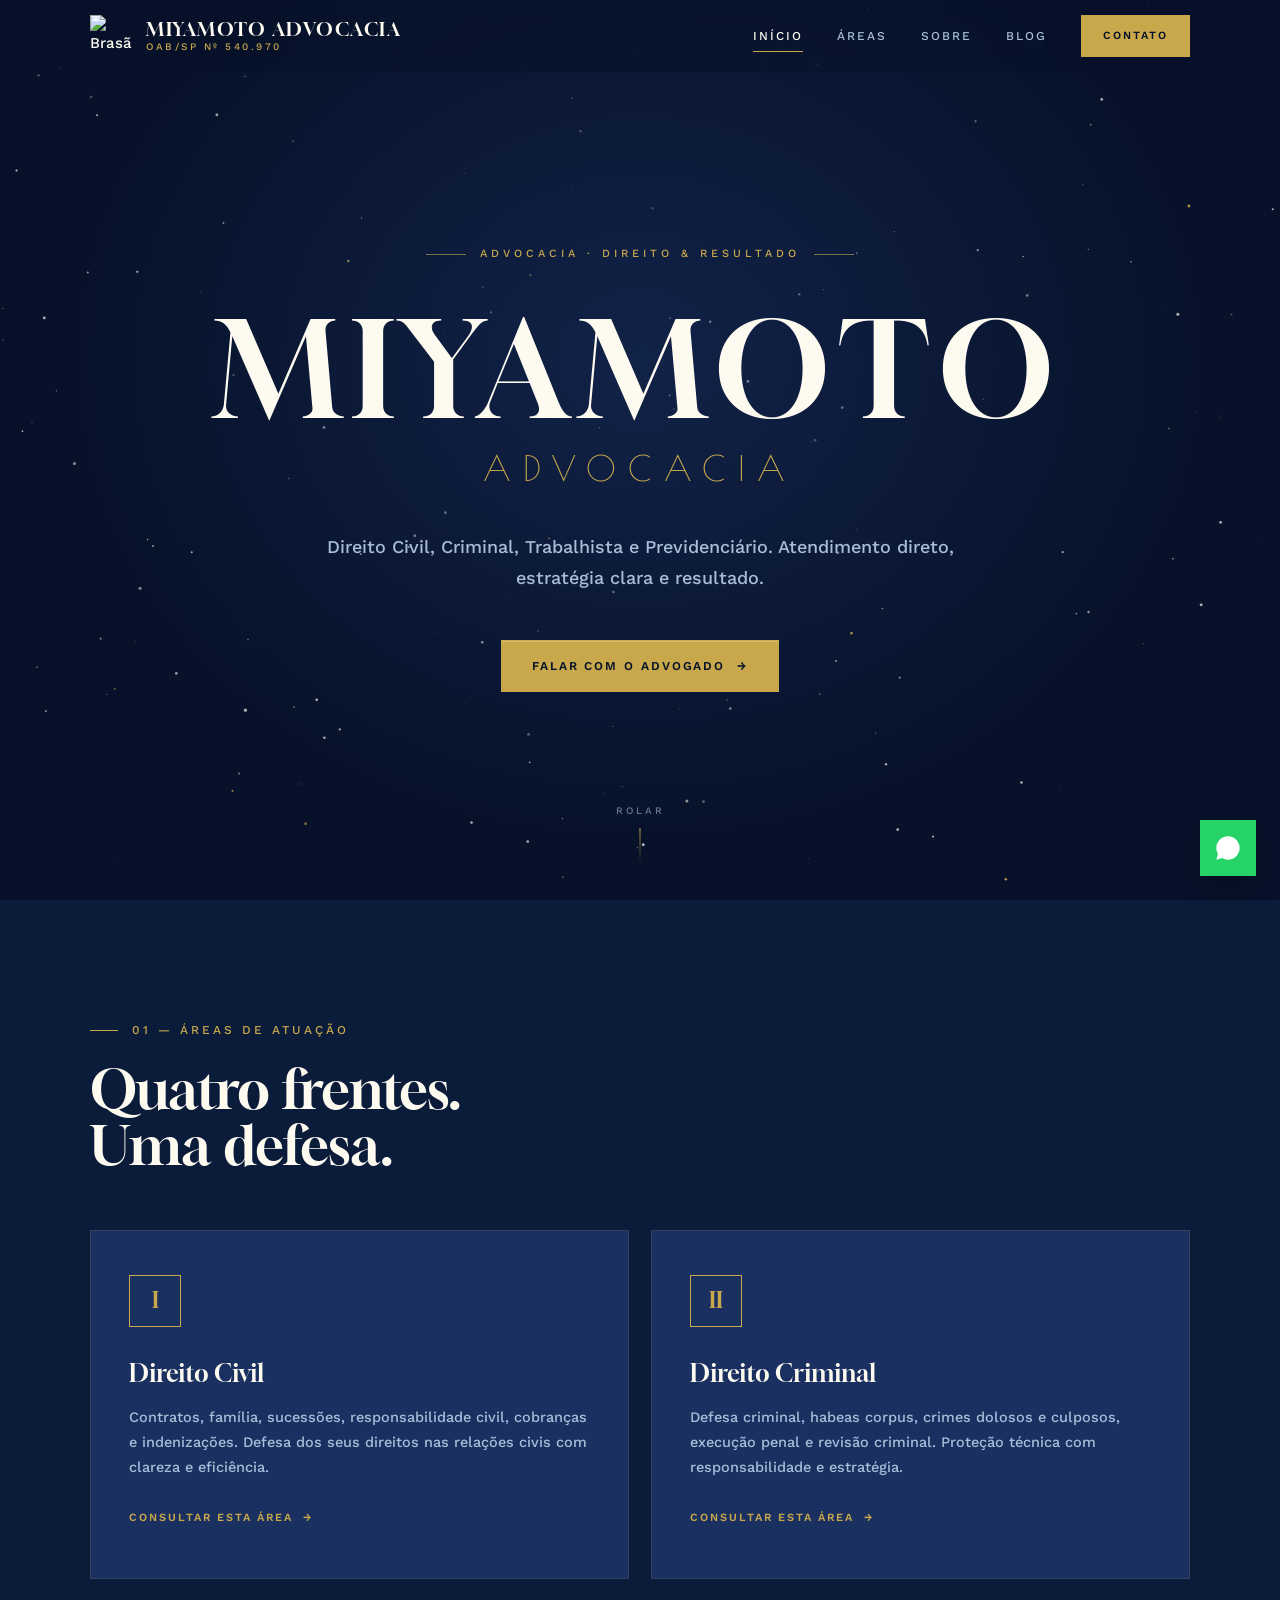
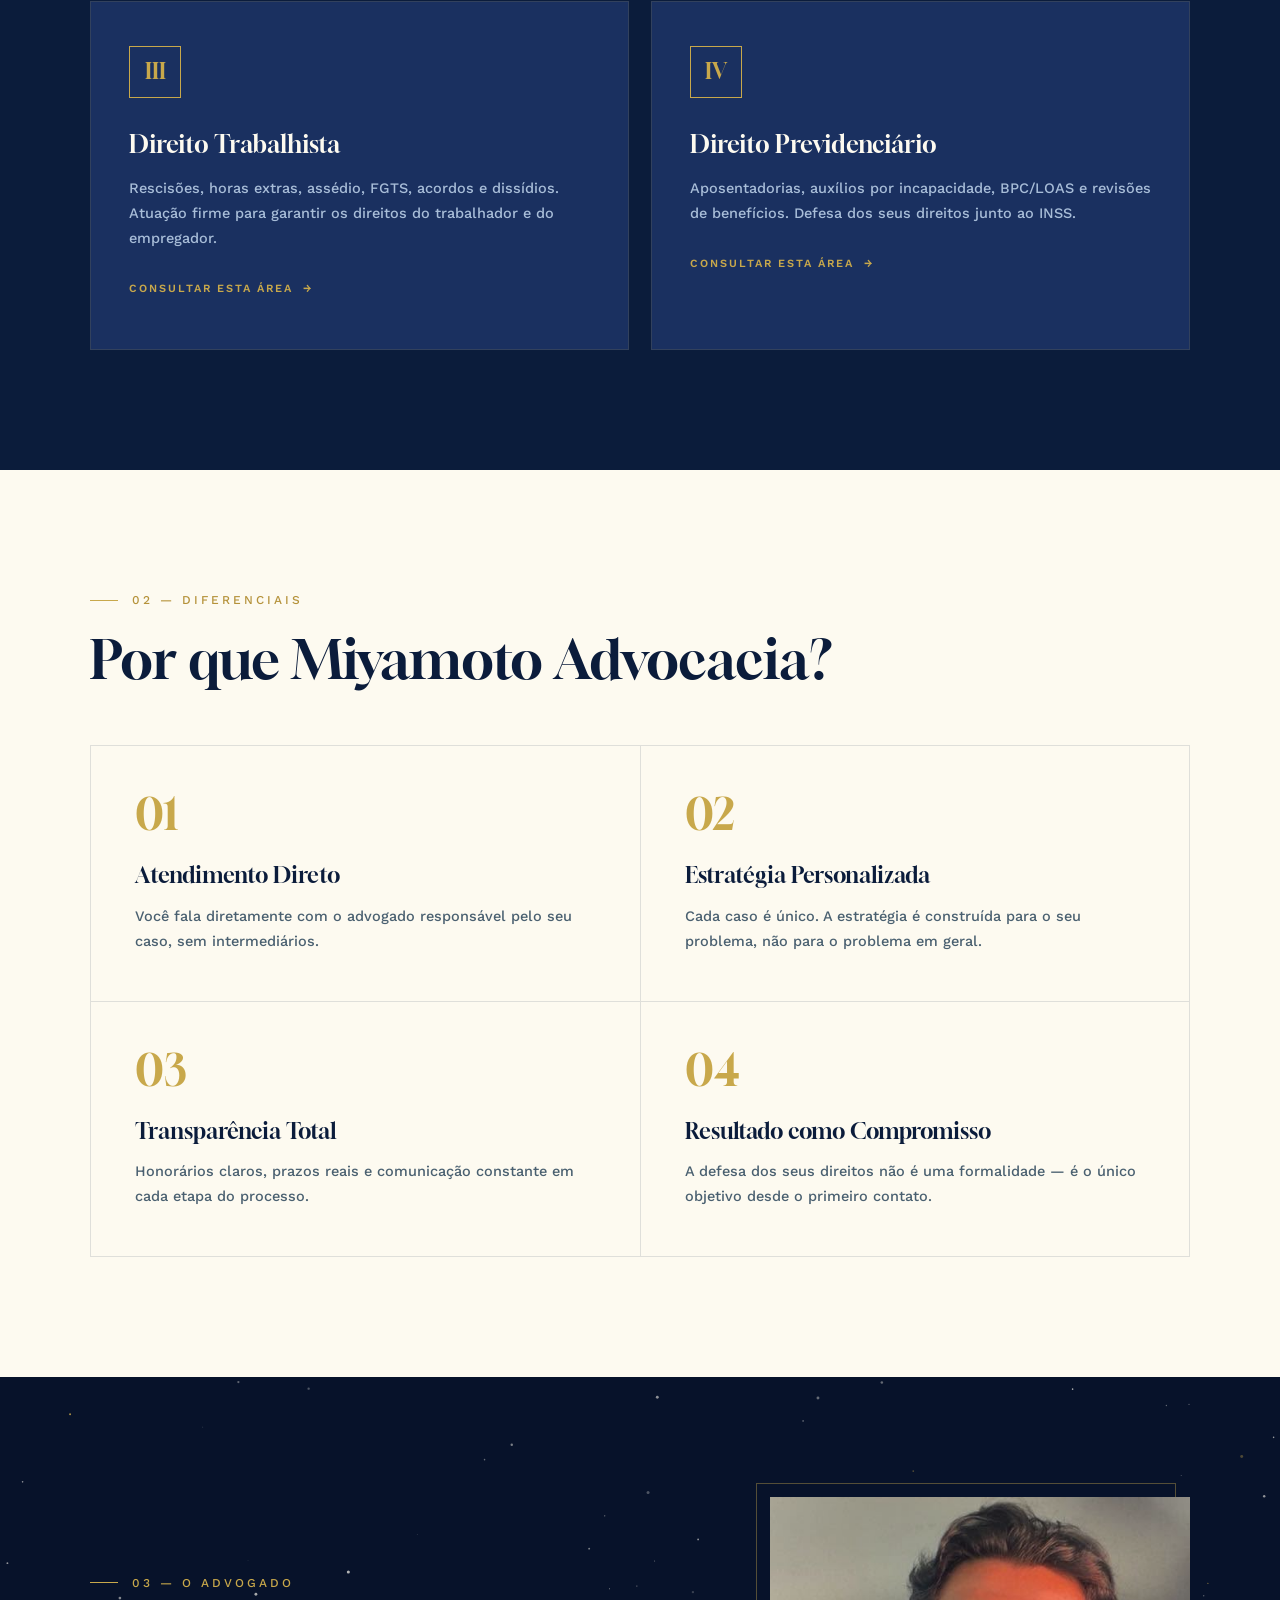
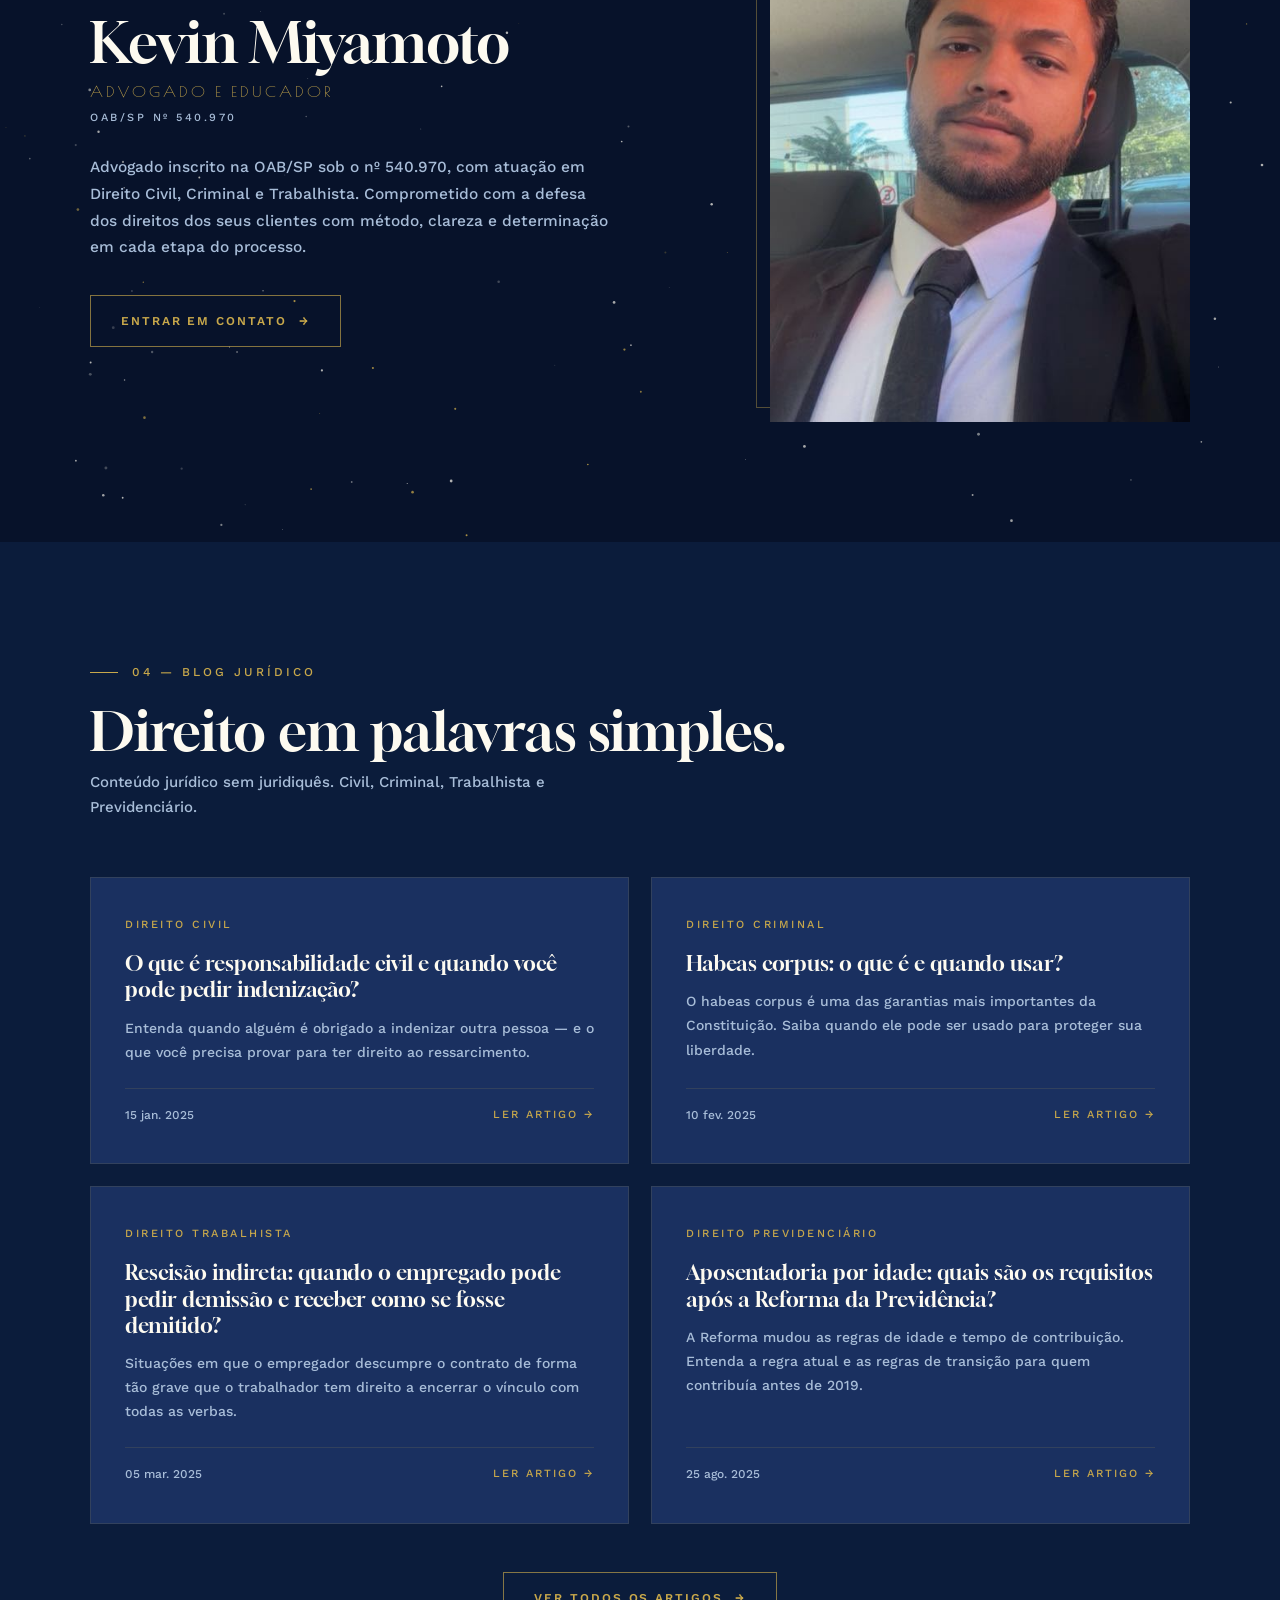
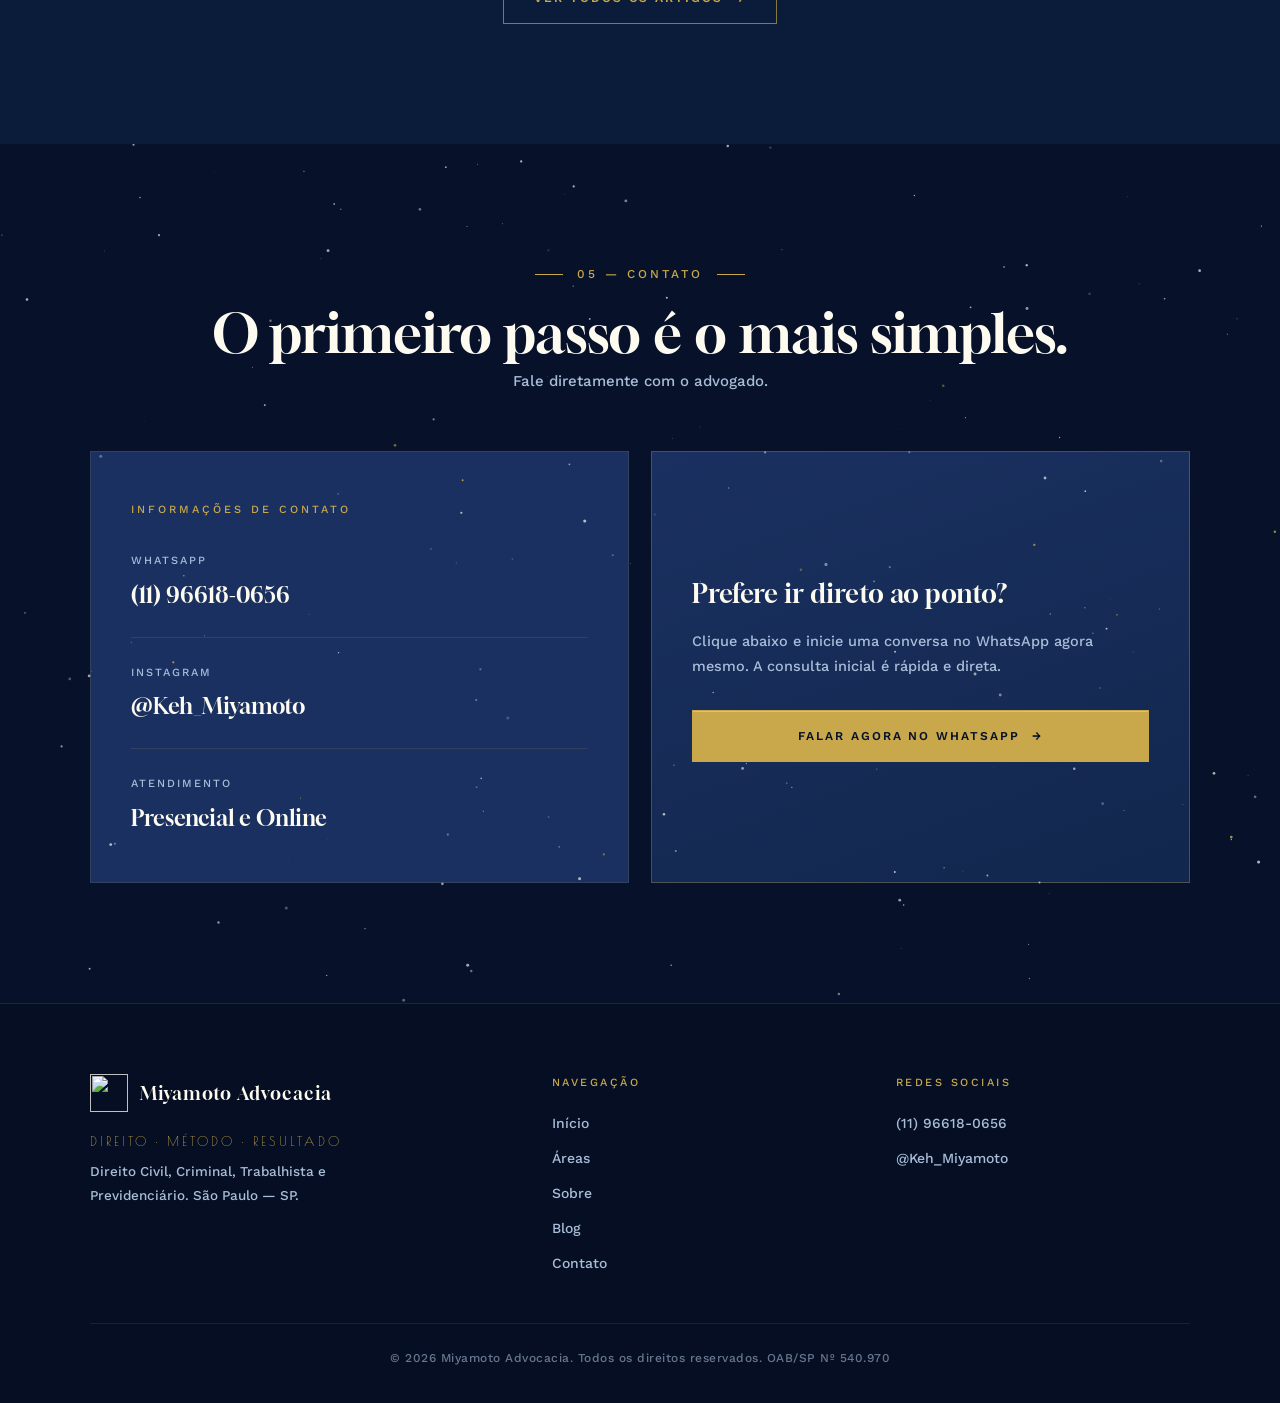
==== commit 6fcab5db: "Profissionaliza interface, botões e interações do site - Nova camada compartilhada (css/ui.css + js/" ====
--- a/index.html
+++ b/index.html
@@ -51,10 +51,14 @@
   .brand .bs{font-size:10px;letter-spacing:2.5px;color:var(--gold);text-transform:uppercase;margin-top:3px;}
   .navlinks{display:flex;align-items:center;gap:34px;}
   .navlinks a{font-size:12px;letter-spacing:2px;text-transform:uppercase;color:var(--blue-gray);}
+  .navlinks a:not(.cta){position:relative;padding:8px 0;}
+  .navlinks a:not(.cta)::after{content:'';position:absolute;left:0;right:0;bottom:2px;height:1px;background:var(--gold);transform:scaleX(0);transform-origin:left;transition:transform .35s cubic-bezier(.22,.7,.2,1);}
   .navlinks a:hover,.navlinks a.active{color:var(--cream);}
-  .navlinks a.cta{color:var(--navy);background:var(--gold);padding:11px 20px;font-size:11px;}
-  .navlinks a.cta:hover{background:var(--gold-hi);color:var(--navy);}
-  .menu-btn{display:none;flex-direction:column;justify-content:center;align-items:center;gap:5px;width:42px;height:42px;background:none;border:1px solid rgba(200,168,75,.4);cursor:pointer;padding:0;}
+  .navlinks a:not(.cta):hover::after,.navlinks a.active::after{transform:scaleX(1);}
+  .navlinks a.cta{color:var(--navy-dark);background:var(--gold);padding:12px 22px;font-size:11px;font-weight:600;transition:background .2s,box-shadow .3s;}
+  .navlinks a.cta:hover{background:var(--gold-hi);color:var(--navy-dark);box-shadow:0 10px 24px -12px rgba(200,168,75,.8);}
+  .menu-btn{display:none;flex-direction:column;justify-content:center;align-items:center;gap:5px;width:44px;height:44px;background:none;border:1px solid rgba(200,168,75,.4);cursor:pointer;padding:0;transition:border-color .2s;}
+  .menu-btn:hover{border-color:var(--gold);}
   .menu-btn span{display:block;width:18px;height:1.5px;background:var(--gold);}
 
   /* Eyebrow + titles */
@@ -71,32 +75,30 @@
   .hero .kicker{display:inline-flex;align-items:center;gap:14px;margin-bottom:42px;}
   .hero .kicker .line{width:40px;height:1px;background:rgba(200,168,75,.6);}
   .hero .kicker span.txt{font-size:11px;letter-spacing:4px;text-transform:uppercase;color:var(--gold);}
-  .hero h1{margin:0;line-height:.95;font-size:clamp(58px,13vw,132px);letter-spacing:clamp(4px,1.2vw,12px);color:var(--cream);}
+  .hero h1{animation:heroIn 1.6s cubic-bezier(.22,.7,.2,1) .1s both;margin:0;line-height:.95;font-size:clamp(58px,13vw,132px);letter-spacing:clamp(4px,1.2vw,12px);color:var(--cream);}
   .hero .sub{font-family:'Poiret One',sans-serif;font-size:clamp(22px,4vw,34px);letter-spacing:clamp(6px,1.4vw,12px);color:var(--gold);margin-top:8px;text-transform:uppercase;}
   .hero p.lead{max-width:640px;margin:34px auto 0;color:var(--blue-gray);font-size:clamp(15px,1.6vw,18px);}
   .scroll-ind{position:absolute;bottom:30px;left:50%;transform:translateX(-50%);display:flex;flex-direction:column;align-items:center;gap:9px;}
   .scroll-ind span.t{font-size:10px;letter-spacing:3px;text-transform:uppercase;color:rgba(168,189,216,.6);}
   .scroll-ind span.bar{width:1px;height:34px;background:linear-gradient(var(--gold),transparent);animation:scrollBounce 2s ease-in-out infinite;}
+  @keyframes heroIn{from{opacity:0;letter-spacing:.32em;}}
+  .scroll-ind{color:inherit;padding:8px 16px;}
+  .scroll-ind:hover span.t{color:var(--gold);}
+  .scroll-ind span.t{transition:color .25s;}
   @keyframes scrollBounce{0%,100%{transform:translateY(0);opacity:.35}50%{transform:translateY(9px);opacity:1}}
-
-  /* Buttons */
-  .btn{display:inline-flex;align-items:center;justify-content:center;gap:12px;font-size:12px;letter-spacing:2.5px;text-transform:uppercase;font-weight:600;padding:18px 34px;transition:background .3s,color .3s,transform .2s ease-out;}
-  .btn-solid{background:var(--gold);color:var(--navy);}
-  .btn-solid:hover{background:var(--gold-hi);color:var(--navy);}
-  .btn-ghost{border:1px solid var(--gold);color:var(--gold);padding:16px 30px;}
-  .btn-ghost:hover{background:var(--gold);color:var(--navy-dark);}
 
   /* Grids */
   .grid-2{display:grid;grid-template-columns:1fr 1fr;gap:22px;}
   .cards-top{margin-top:56px;}
 
   /* Area/blog cards */
-  .card{background:var(--card);border:1px solid rgba(200,168,75,.14);padding:44px 38px;transition:border-color .35s,transform .35s;}
-  .card:hover{border-color:var(--gold);transform:translateY(-6px);}
+  .card{position:relative;background:var(--card);border:1px solid rgba(200,168,75,.14);padding:44px 38px;transition:opacity .9s cubic-bezier(.16,1,.3,1),border-color .35s,transform .5s cubic-bezier(.22,.7,.2,1),box-shadow .5s;}
+  .card::after,.post::after{content:'';position:absolute;left:-1px;right:-1px;top:-1px;height:2px;background:var(--gold);transform:scaleX(0);transform-origin:left;transition:transform .5s cubic-bezier(.22,.7,.2,1);}
+  .card:hover,.post:hover{border-color:rgba(200,168,75,.45);transform:translateY(-4px);box-shadow:0 24px 48px -28px rgba(0,0,0,.8);}
+  .card:hover::after,.post:hover::after,.post:focus-visible::after{transform:scaleX(1);}
   .card .num{width:52px;height:52px;border:1px solid var(--gold);display:flex;align-items:center;justify-content:center;font-family:'Gloock',serif;color:var(--gold);font-size:22px;}
   .card h3{font-size:24px;margin:26px 0 12px;color:var(--cream);}
   .card p{color:var(--blue-gray);margin:0 0 22px;font-size:14.5px;}
-  .card .more{font-size:11px;letter-spacing:2.5px;text-transform:uppercase;color:var(--gold);}
 
   /* Diferenciais (cream) */
   .light{background:var(--cream);}
@@ -118,8 +120,12 @@
   .photo img{position:relative;width:100%;aspect-ratio:4/5;object-fit:cover;background:var(--card);filter:grayscale(.15);}
 
   /* Blog */
-  .post{display:block;background:var(--card);border:1px solid rgba(200,168,75,.14);padding:38px 34px;color:inherit;transition:border-color .35s,transform .35s;}
-  .post:hover{border-color:var(--gold);transform:translateY(-6px);color:inherit;}
+  .post{position:relative;display:flex;flex-direction:column;background:var(--card);border:1px solid rgba(200,168,75,.14);padding:38px 34px;color:inherit;transition:opacity .9s cubic-bezier(.16,1,.3,1),border-color .35s,transform .5s cubic-bezier(.22,.7,.2,1),box-shadow .5s;}
+  .post:hover{color:inherit;}
+  .post:hover h3{color:var(--gold-hi);}
+  .post h3{transition:color .3s;}
+  .post .meta{margin-top:auto;}
+  .post:hover .r .arr{transform:translateX(4px);}
   .post .cat{font-size:11px;letter-spacing:2.5px;text-transform:uppercase;color:var(--gold);}
   .post h3{font-size:21px;line-height:1.25;margin:16px 0 12px;color:var(--cream);}
   .post p{color:var(--blue-gray);font-size:14px;margin:0 0 24px;}
@@ -137,7 +143,8 @@
   .cinfo .row:last-child{border-bottom:none;padding-bottom:0;}
   .cinfo .row .k{font-size:11px;letter-spacing:2px;text-transform:uppercase;color:var(--blue-gray);margin-bottom:6px;}
   .cinfo .row .v{font-family:'Gloock',serif;font-size:22px;color:var(--cream);}
-  a.v:hover{color:var(--gold);}
+  a.v{background-image:linear-gradient(var(--gold),var(--gold));background-size:0 1px;background-repeat:no-repeat;background-position:0 100%;transition:color .25s,background-size .4s cubic-bezier(.22,.7,.2,1);}
+  a.v:hover{color:var(--gold);background-size:100% 1px;}
   .cbox.accent{background:linear-gradient(160deg,#1A3060,#12274d);border-color:rgba(200,168,75,.3);display:flex;flex-direction:column;justify-content:center;}
   .cbox.accent h3{font-size:26px;margin:0 0 14px;color:var(--cream);}
   .cbox.accent p{color:var(--blue-gray);margin:0 0 30px;font-size:14.5px;}
@@ -157,27 +164,28 @@
   .copy{border-top:1px solid rgba(200,168,75,.12);margin-top:48px;padding-top:24px;text-align:center;}
   .copy p{color:rgba(168,189,216,.6);font-size:12px;margin:0;letter-spacing:.5px;}
 
-  /* WhatsApp FAB */
-  .wa{position:fixed;bottom:26px;right:26px;z-index:200;width:58px;height:58px;background:#25D366;display:flex;align-items:center;justify-content:center;box-shadow:0 8px 26px rgba(0,0,0,.4);transition:transform .2s ease-out;}
-  .wa .pulse{position:absolute;inset:0;background:#25D366;animation:waPulse 2.6s ease-out infinite;z-index:-1;}
-  @keyframes waPulse{0%{transform:scale(1);opacity:.55}70%{transform:scale(2);opacity:0}100%{transform:scale(2);opacity:0}}
-
   /* Responsive */
   @media (max-width:820px){
     :root{--pad:24px;}
     section{padding:88px 0;}
     .menu-btn{display:flex;}
-    .navlinks{position:absolute;top:72px;left:0;right:0;flex-direction:column;align-items:flex-start;gap:4px;background:var(--navy-dark);padding:18px 24px 26px;border-top:1px solid rgba(200,168,75,.2);border-bottom:1px solid rgba(200,168,75,.2);display:none;}
-    .navlinks.open{display:flex;}
-    .navlinks a.cta{padding:12px 20px;margin-top:8px;}
+    .navlinks{position:absolute;top:72px;left:0;right:0;flex-direction:column;align-items:stretch;gap:0;background:var(--navy-dark);padding:8px 24px 26px;border-top:1px solid rgba(200,168,75,.2);border-bottom:1px solid rgba(200,168,75,.2);display:flex;opacity:0;visibility:hidden;transform:translateY(-8px);transition:opacity .25s,transform .35s cubic-bezier(.22,.7,.2,1),visibility .35s;box-shadow:0 24px 40px -20px rgba(0,0,0,.7);}
+    .navlinks.open{opacity:1;visibility:visible;transform:none;}
+    .navlinks a:not(.cta){padding:16px 0;font-size:13px;border-bottom:1px solid rgba(200,168,75,.12);}
+    .navlinks a:not(.cta)::after{display:none;}
+    .navlinks a.active{color:var(--gold);}
+    .navlinks a.cta{padding:16px 20px;margin-top:20px;text-align:center;}
     .grid-2,.diff-grid,.contact-grid{grid-template-columns:1fr;}
     .about-grid{grid-template-columns:1fr;gap:44px;}
     .about-grid .photo{max-width:420px;}
     .foot-grid{grid-template-columns:1fr;gap:36px;}
   }
 </style>
+<link rel="stylesheet" href="css/ui.css">
 </head>
 <body>
+
+<a class="skip-link" href="#areas">Pular para o conteúdo</a>
 
 <nav class="site" id="nav">
   <div class="nav-inner">
@@ -195,7 +203,7 @@
       <a href="#blog" data-link="blog">Blog</a>
       <a href="#contato" class="cta">Contato</a>
     </div>
-    <button class="menu-btn" id="menuBtn" aria-label="Abrir menu"><span></span><span></span><span></span></button>
+    <button class="menu-btn" id="menuBtn" aria-label="Abrir menu" aria-expanded="false" aria-controls="navlinks"><span></span><span></span><span></span></button>
   </div>
 </nav>
 
@@ -209,10 +217,10 @@
     <div class="sub" data-reveal style="transition-delay:.2s">Advocacia</div>
     <p class="lead" data-reveal style="transition-delay:.32s">Direito Civil, Criminal, Trabalhista e Previdenciário. Atendimento direto, estratégia clara e resultado.</p>
     <div data-reveal style="transition-delay:.44s;margin-top:46px;">
-      <a class="btn btn-solid" data-magnetic href="https://wa.me/5511966180656" target="_blank" rel="noopener">Falar com o advogado <span>→</span></a>
-    </div>
-  </div>
-  <div class="scroll-ind"><span class="t">rolar</span><span class="bar"></span></div>
+      <a class="btn btn-solid" href="https://wa.me/5511966180656" target="_blank" rel="noopener">Falar com o advogado <span class="arr" aria-hidden="true">→</span></a>
+    </div>
+  </div>
+  <a class="scroll-ind" href="#areas" aria-label="Ir para as áreas de atuação"><span class="t">rolar</span><span class="bar"></span></a>
 </section>
 
 <!-- 01 ÁREAS -->
@@ -226,22 +234,22 @@
       <div class="card" data-reveal>
         <div class="num">I</div><h3>Direito Civil</h3>
         <p>Contratos, família, sucessões, responsabilidade civil, cobranças e indenizações. Defesa dos seus direitos nas relações civis com clareza e eficiência.</p>
-        <a class="more" href="#contato">Ver mais →</a>
+        <a class="link-arrow" href="https://wa.me/5511966180656" target="_blank" rel="noopener" data-wa="Direito Civil">Consultar esta área <span class="arr" aria-hidden="true">→</span></a>
       </div>
       <div class="card" data-reveal style="transition-delay:.1s">
         <div class="num">II</div><h3>Direito Criminal</h3>
         <p>Defesa criminal, habeas corpus, crimes dolosos e culposos, execução penal e revisão criminal. Proteção técnica com responsabilidade e estratégia.</p>
-        <a class="more" href="#contato">Ver mais →</a>
+        <a class="link-arrow" href="https://wa.me/5511966180656" target="_blank" rel="noopener" data-wa="Direito Criminal">Consultar esta área <span class="arr" aria-hidden="true">→</span></a>
       </div>
       <div class="card" data-reveal>
         <div class="num">III</div><h3>Direito Trabalhista</h3>
         <p>Rescisões, horas extras, assédio, FGTS, acordos e dissídios. Atuação firme para garantir os direitos do trabalhador e do empregador.</p>
-        <a class="more" href="#contato">Ver mais →</a>
+        <a class="link-arrow" href="https://wa.me/5511966180656" target="_blank" rel="noopener" data-wa="Direito Trabalhista">Consultar esta área <span class="arr" aria-hidden="true">→</span></a>
       </div>
       <div class="card" data-reveal style="transition-delay:.1s">
         <div class="num">IV</div><h3>Direito Previdenciário</h3>
         <p>Aposentadorias, auxílios por incapacidade, BPC/LOAS e revisões de benefícios. Defesa dos seus direitos junto ao INSS.</p>
-        <a class="more" href="#contato">Ver mais →</a>
+        <a class="link-arrow" href="https://wa.me/5511966180656" target="_blank" rel="noopener" data-wa="Direito Previdenciário">Consultar esta área <span class="arr" aria-hidden="true">→</span></a>
       </div>
     </div>
   </div>
@@ -273,7 +281,7 @@
       <p class="sub">Advogado e Educador</p>
       <p class="oab">OAB/SP Nº 540.970</p>
       <p class="bio">Advogado inscrito na OAB/SP sob o nº 540.970, com atuação em Direito Civil, Criminal e Trabalhista. Comprometido com a defesa dos direitos dos seus clientes com método, clareza e determinação em cada etapa do processo.</p>
-      <a class="btn btn-ghost" data-magnetic href="#contato">Entrar em contato →</a>
+      <a class="btn btn-ghost" href="#contato">Entrar em contato <span class="arr" aria-hidden="true">→</span></a>
     </div>
     <div class="photo" data-reveal style="transition-delay:.15s">
       <div class="frame"></div>
@@ -295,28 +303,28 @@
         <span class="cat">Direito Civil</span>
         <h3>O que é responsabilidade civil e quando você pode pedir indenização?</h3>
         <p>Entenda quando alguém é obrigado a indenizar outra pessoa — e o que você precisa provar para ter direito ao ressarcimento.</p>
-        <div class="meta"><span class="d">15 jan. 2025</span><span class="r">Ler artigo →</span></div>
+        <div class="meta"><span class="d">15 jan. 2025</span><span class="r">Ler artigo <span class="arr" aria-hidden="true">→</span></span></div>
       </a>
       <a class="post" data-reveal style="transition-delay:.1s" href="blog/artigo-2.html">
         <span class="cat">Direito Criminal</span>
         <h3>Habeas corpus: o que é e quando usar?</h3>
         <p>O habeas corpus é uma das garantias mais importantes da Constituição. Saiba quando ele pode ser usado para proteger sua liberdade.</p>
-        <div class="meta"><span class="d">10 fev. 2025</span><span class="r">Ler artigo →</span></div>
+        <div class="meta"><span class="d">10 fev. 2025</span><span class="r">Ler artigo <span class="arr" aria-hidden="true">→</span></span></div>
       </a>
       <a class="post" data-reveal href="blog/artigo-3.html">
         <span class="cat">Direito Trabalhista</span>
         <h3>Rescisão indireta: quando o empregado pode pedir demissão e receber como se fosse demitido?</h3>
         <p>Situações em que o empregador descumpre o contrato de forma tão grave que o trabalhador tem direito a encerrar o vínculo com todas as verbas.</p>
-        <div class="meta"><span class="d">05 mar. 2025</span><span class="r">Ler artigo →</span></div>
+        <div class="meta"><span class="d">05 mar. 2025</span><span class="r">Ler artigo <span class="arr" aria-hidden="true">→</span></span></div>
       </a>
       <a class="post" data-reveal style="transition-delay:.1s" href="blog/artigo-10.html">
         <span class="cat">Direito Previdenciário</span>
         <h3>Aposentadoria por idade: quais são os requisitos após a Reforma da Previdência?</h3>
         <p>A Reforma mudou as regras de idade e tempo de contribuição. Entenda a regra atual e as regras de transição para quem contribuía antes de 2019.</p>
-        <div class="meta"><span class="d">25 ago. 2025</span><span class="r">Ler artigo →</span></div>
+        <div class="meta"><span class="d">25 ago. 2025</span><span class="r">Ler artigo <span class="arr" aria-hidden="true">→</span></span></div>
       </a>
     </div>
-    <div class="blog-all" data-reveal><a class="btn btn-ghost" href="blog/index.html">Ver todos os artigos</a></div>
+    <div class="blog-all" data-reveal><a class="btn btn-ghost" href="blog/index.html">Ver todos os artigos <span class="arr" aria-hidden="true">→</span></a></div>
   </div>
 </section>
 
@@ -341,7 +349,7 @@
       <div class="cbox accent" data-reveal style="transition-delay:.1s">
         <h3>Prefere ir direto ao ponto?</h3>
         <p>Clique abaixo e inicie uma conversa no WhatsApp agora mesmo. A consulta inicial é rápida e direta.</p>
-        <a class="btn btn-solid" data-magnetic href="https://wa.me/5511966180656" target="_blank" rel="noopener">Falar agora no WhatsApp →</a>
+        <a class="btn btn-solid" href="https://wa.me/5511966180656" target="_blank" rel="noopener">Falar agora no WhatsApp <span class="arr" aria-hidden="true">→</span></a>
       </div>
     </div>
   </div>
@@ -364,13 +372,14 @@
         <div class="links"><a href="https://wa.me/5511966180656" target="_blank" rel="noopener">(11) 96618-0656</a><a href="https://instagram.com/Keh_Miyamoto" target="_blank" rel="noopener">@Keh_Miyamoto</a></div>
       </div>
     </div>
-    <div class="copy"><p>© 2025 Miyamoto Advocacia. Todos os direitos reservados. OAB/SP Nº 540.970</p></div>
+    <div class="copy"><p>© <span data-year>2026</span> Miyamoto Advocacia. Todos os direitos reservados. OAB/SP Nº 540.970</p></div>
   </div>
 </footer>
 
-<a class="wa" data-magnetic href="https://wa.me/5511966180656" target="_blank" rel="noopener" aria-label="Falar no WhatsApp">
+<a class="wa" href="https://wa.me/5511966180656" target="_blank" rel="noopener" aria-label="Falar no WhatsApp">
   <span class="pulse"></span>
-  <svg width="28" height="28" viewBox="0 0 24 24" fill="none" stroke="#fff" stroke-width="1.7" stroke-linecap="round" stroke-linejoin="round"><path d="M4 5.5h16v11H9l-4 3.5v-3.5H4z"></path></svg>
+  <svg viewBox="0 0 24 24" aria-hidden="true"><path d="M17.472 14.382c-.297-.149-1.758-.867-2.03-.967-.273-.099-.471-.148-.67.15-.197.297-.767.966-.94 1.164-.173.199-.347.223-.644.075-.297-.15-1.255-.463-2.39-1.475-.883-.788-1.48-1.761-1.653-2.059-.173-.297-.018-.458.13-.606.134-.133.298-.347.446-.52.149-.174.198-.298.298-.497.099-.198.05-.371-.025-.52-.075-.149-.669-1.612-.916-2.207-.242-.579-.487-.5-.669-.51-.173-.008-.371-.01-.57-.01-.198 0-.52.074-.792.372-.272.297-1.04 1.016-1.04 2.479 0 1.462 1.065 2.875 1.213 3.074.149.198 2.096 3.2 5.077 4.487.709.306 1.262.489 1.694.625.712.227 1.36.195 1.871.118.571-.085 1.758-.719 2.006-1.413.248-.694.248-1.289.173-1.413-.074-.124-.272-.198-.57-.347zM12 2C6.48 2 2 6.48 2 12c0 1.85.5 3.58 1.37 5.07L2 22l5.09-1.34A9.94 9.94 0 0012 22c5.52 0 10-4.48 10-10S17.52 2 12 2z"/></svg>
+  <span class="tip">Falar no WhatsApp</span>
 </a>
 
 <script>
@@ -422,17 +431,14 @@
 
   // Mobile menu
   var btn=document.getElementById('menuBtn'),navlinks=document.getElementById('navlinks');
-  btn.addEventListener('click',function(){navlinks.classList.toggle('open');});
-  navlinks.querySelectorAll('a').forEach(function(a){a.addEventListener('click',function(){navlinks.classList.remove('open');});});
-
-  // Magnetic buttons
-  if(!reduced){
-    document.querySelectorAll('[data-magnetic]').forEach(function(el){
-      el.addEventListener('mousemove',function(e){var r=el.getBoundingClientRect();var x=e.clientX-r.left-r.width/2;var y=e.clientY-r.top-r.height/2;el.style.transform='translate('+x*0.22+'px,'+y*0.3+'px)';});
-      el.addEventListener('mouseleave',function(){el.style.transform='translate(0,0)';});
-    });
-  }
+  function setMenu(open){navlinks.classList.toggle('open',open);btn.setAttribute('aria-expanded',open?'true':'false');btn.setAttribute('aria-label',open?'Fechar menu':'Abrir menu');}
+  btn.addEventListener('click',function(e){e.stopPropagation();setMenu(!navlinks.classList.contains('open'));});
+  navlinks.querySelectorAll('a').forEach(function(a){a.addEventListener('click',function(){setMenu(false);});});
+  document.addEventListener('keydown',function(e){if(e.key==='Escape'&&navlinks.classList.contains('open')){setMenu(false);btn.focus();}});
+  document.addEventListener('click',function(e){if(navlinks.classList.contains('open')&&!nav.contains(e.target))setMenu(false);});
+
 })();
 </script>
+<script src="js/ui.js"></script>
 </body>
 </html>
--- a/css/ui.css
+++ b/css/ui.css
@@ -0,0 +1,159 @@
+/* ════════════════════════════════════════════════
+   MIYAMOTO ADVOCACIA — Camada de interface compartilhada
+   Botões, links, foco, navegação, cards e WhatsApp.
+   Carregada por último em todas as páginas.
+   ════════════════════════════════════════════════ */
+
+:root {
+  --ui-gold:      #C8A84B;
+  --ui-gold-hi:   #E2C877;
+  --ui-navy:      #0B1C3B;
+  --ui-navy-dark: #07122A;
+  --ui-cream:     #FDFAF0;
+  --ui-mist:      #A8BDD8;
+  --ui-line:      rgba(200,168,75,.16);
+  --ui-ease:      cubic-bezier(.22,.7,.2,1);
+  --ui-fast:      180ms;
+  --ui-med:       360ms;
+}
+
+/* ── Acessibilidade ─────────────────────────────── */
+.skip-link {
+  position: fixed; top: 12px; left: 12px; z-index: 2000;
+  background: var(--ui-gold); color: var(--ui-navy-dark);
+  font: 600 12px/1 'Work Sans', sans-serif; letter-spacing: .14em; text-transform: uppercase;
+  padding: 14px 18px; transform: translateY(-160%);
+  transition: transform var(--ui-fast) var(--ui-ease);
+}
+.skip-link:focus { transform: none; color: var(--ui-navy-dark); }
+
+:where(a, button, input, select, textarea, summary, [tabindex]):focus-visible {
+  outline: 2px solid var(--ui-gold-hi);
+  outline-offset: 3px;
+}
+
+/* ── Botões ─────────────────────────────────────── */
+.btn {
+  position: relative; isolation: isolate; overflow: hidden;
+  display: inline-flex; align-items: center; justify-content: center; gap: 12px;
+  min-height: 52px; padding: 0 30px;
+  font-family: 'Work Sans', sans-serif; font-weight: 600; font-size: 12px;
+  letter-spacing: .16em; text-transform: uppercase; line-height: 1.2; text-align: center;
+  border: 1px solid transparent; border-radius: 0; cursor: pointer;
+  -webkit-tap-highlight-color: transparent;
+  transition:
+    color var(--ui-fast) var(--ui-ease),
+    background-color var(--ui-fast) var(--ui-ease),
+    border-color var(--ui-fast) var(--ui-ease),
+    box-shadow var(--ui-med) var(--ui-ease),
+    transform var(--ui-fast) var(--ui-ease);
+}
+.btn:active { transform: translateY(1px); }
+.btn svg { width: 17px; height: 17px; flex-shrink: 0; }
+
+.btn .arr { display: inline-block; transition: transform var(--ui-med) var(--ui-ease); }
+.btn:hover .arr, .btn:focus-visible .arr { transform: translateX(5px); }
+
+/* Principal: dourado sólido */
+.btn-solid, .btn.btn-primary {
+  background: var(--ui-gold); border-color: var(--ui-gold); color: var(--ui-navy-dark);
+  box-shadow: inset 0 1px 0 rgba(255,255,255,.28);
+}
+.btn-solid:hover, .btn.btn-primary:hover {
+  background: var(--ui-gold-hi); border-color: var(--ui-gold-hi); color: var(--ui-navy-dark);
+  box-shadow: inset 0 1px 0 rgba(255,255,255,.35), 0 14px 32px -14px rgba(200,168,75,.75);
+}
+
+/* Secundário: contorno com preenchimento que corre da esquerda */
+.btn-ghost {
+  background: transparent; border-color: rgba(200,168,75,.65); color: var(--ui-gold);
+  padding: 0 30px;
+}
+.btn-ghost::before {
+  content: ''; position: absolute; inset: 0; z-index: -1;
+  background: var(--ui-gold);
+  transform: scaleX(0); transform-origin: right center;
+  transition: transform 440ms var(--ui-ease);
+}
+.btn-ghost:hover, .btn-ghost:focus-visible { color: var(--ui-navy-dark); border-color: var(--ui-gold); background: transparent; }
+.btn-ghost:hover::before, .btn-ghost:focus-visible::before { transform: scaleX(1); transform-origin: left center; }
+
+/* Botão na caixa lateral dos artigos: largura estreita */
+.cta-box .btn { padding: 0 18px; letter-spacing: .1em; white-space: nowrap; }
+
+@media (max-width: 479px) {
+  .btn { width: 100%; }
+}
+
+/* ── Links de texto com seta ────────────────────── */
+.link-arrow {
+  display: inline-flex; align-items: center; gap: 10px;
+  font-family: 'Work Sans', sans-serif; font-weight: 600; font-size: 11px;
+  letter-spacing: .18em; text-transform: uppercase; color: var(--ui-gold);
+  padding: 6px 0; background-image: linear-gradient(currentColor, currentColor);
+  background-size: 0 1px; background-repeat: no-repeat; background-position: 0 100%;
+  transition: background-size var(--ui-med) var(--ui-ease), color var(--ui-fast);
+}
+.link-arrow:hover, .link-arrow:focus-visible { background-size: 100% 1px; color: var(--ui-gold-hi); }
+.link-arrow .arr, .r .arr { display: inline-block; transition: transform var(--ui-med) var(--ui-ease); }
+.link-arrow:hover .arr, .link-arrow:focus-visible .arr { transform: translateX(4px); }
+
+/* ── Barra de progresso de leitura (artigos) ────── */
+.read-progress {
+  position: fixed; top: 0; left: 0; right: 0; height: 2px; z-index: 1001;
+  background: var(--ui-gold); transform-origin: 0 50%; transform: scaleX(0);
+  pointer-events: none;
+}
+
+/* ── WhatsApp flutuante ─────────────────────────── */
+.wa, .whatsapp-fab {
+  position: fixed; right: 24px; bottom: 24px; z-index: 800;
+  width: 56px; height: 56px; border-radius: 0;
+  display: flex; align-items: center; justify-content: center;
+  background: #25D366; color: #fff;
+  box-shadow: 0 10px 28px -8px rgba(0,0,0,.55);
+  animation: none;
+  transition: transform var(--ui-fast) var(--ui-ease), box-shadow var(--ui-med) var(--ui-ease), opacity var(--ui-med), visibility var(--ui-med);
+}
+.wa:hover, .whatsapp-fab:hover { transform: translateY(-2px); box-shadow: 0 16px 34px -10px rgba(0,0,0,.6); }
+.wa svg, .whatsapp-fab svg { width: 28px; height: 28px; fill: #fff; stroke: none; }
+.wa .pulse, .whatsapp-fab .pulse {
+  position: absolute; inset: 0; z-index: -1; background: #25D366;
+  animation: uiPulse 2.4s ease-out 3s 3 both;
+}
+@keyframes uiPulse {
+  0%   { transform: scale(1);   opacity: .5; }
+  70%  { transform: scale(1.7); opacity: 0; }
+  100% { transform: scale(1.7); opacity: 0; }
+}
+.wa .tip, .whatsapp-fab .tip, .whatsapp-fab__tooltip {
+  position: absolute; right: calc(100% + 12px); top: 50%;
+  transform: translate(6px, -50%); white-space: nowrap;
+  background: var(--ui-navy-dark); color: var(--ui-cream);
+  border: 1px solid var(--ui-line);
+  font: 500 12px/1 'Work Sans', sans-serif; letter-spacing: .04em;
+  padding: 10px 14px; opacity: 0; pointer-events: none;
+  transition: opacity var(--ui-fast), transform var(--ui-med) var(--ui-ease);
+}
+.wa:hover .tip, .wa:focus-visible .tip,
+.whatsapp-fab:hover .tip, .whatsapp-fab:focus-visible .tip,
+.whatsapp-fab:hover .whatsapp-fab__tooltip, .whatsapp-fab:focus-visible .whatsapp-fab__tooltip {
+  opacity: 1; transform: translate(0, -50%);
+}
+.fab-hidden { opacity: 0 !important; visibility: hidden; transform: translateY(12px) !important; }
+@media (hover: none) { .wa .tip, .whatsapp-fab .tip, .whatsapp-fab__tooltip { display: none; } }
+
+/* ── Botão de menu (hambúrguer → X) ─────────────── */
+.menu-btn span, .nav__burger-line { transition: transform var(--ui-med) var(--ui-ease), opacity var(--ui-fast); }
+.menu-btn[aria-expanded="true"] span:nth-child(1) { transform: translateY(6.5px) rotate(45deg); }
+.menu-btn[aria-expanded="true"] span:nth-child(2) { opacity: 0; }
+.menu-btn[aria-expanded="true"] span:nth-child(3) { transform: translateY(-6.5px) rotate(-45deg); }
+
+/* ── Movimento reduzido ─────────────────────────── */
+@media (prefers-reduced-motion: reduce) {
+  *, *::before, *::after {
+    animation-duration: .01ms !important; animation-iteration-count: 1 !important;
+    transition-duration: .01ms !important; scroll-behavior: auto !important;
+  }
+  .read-progress { display: none; }
+}
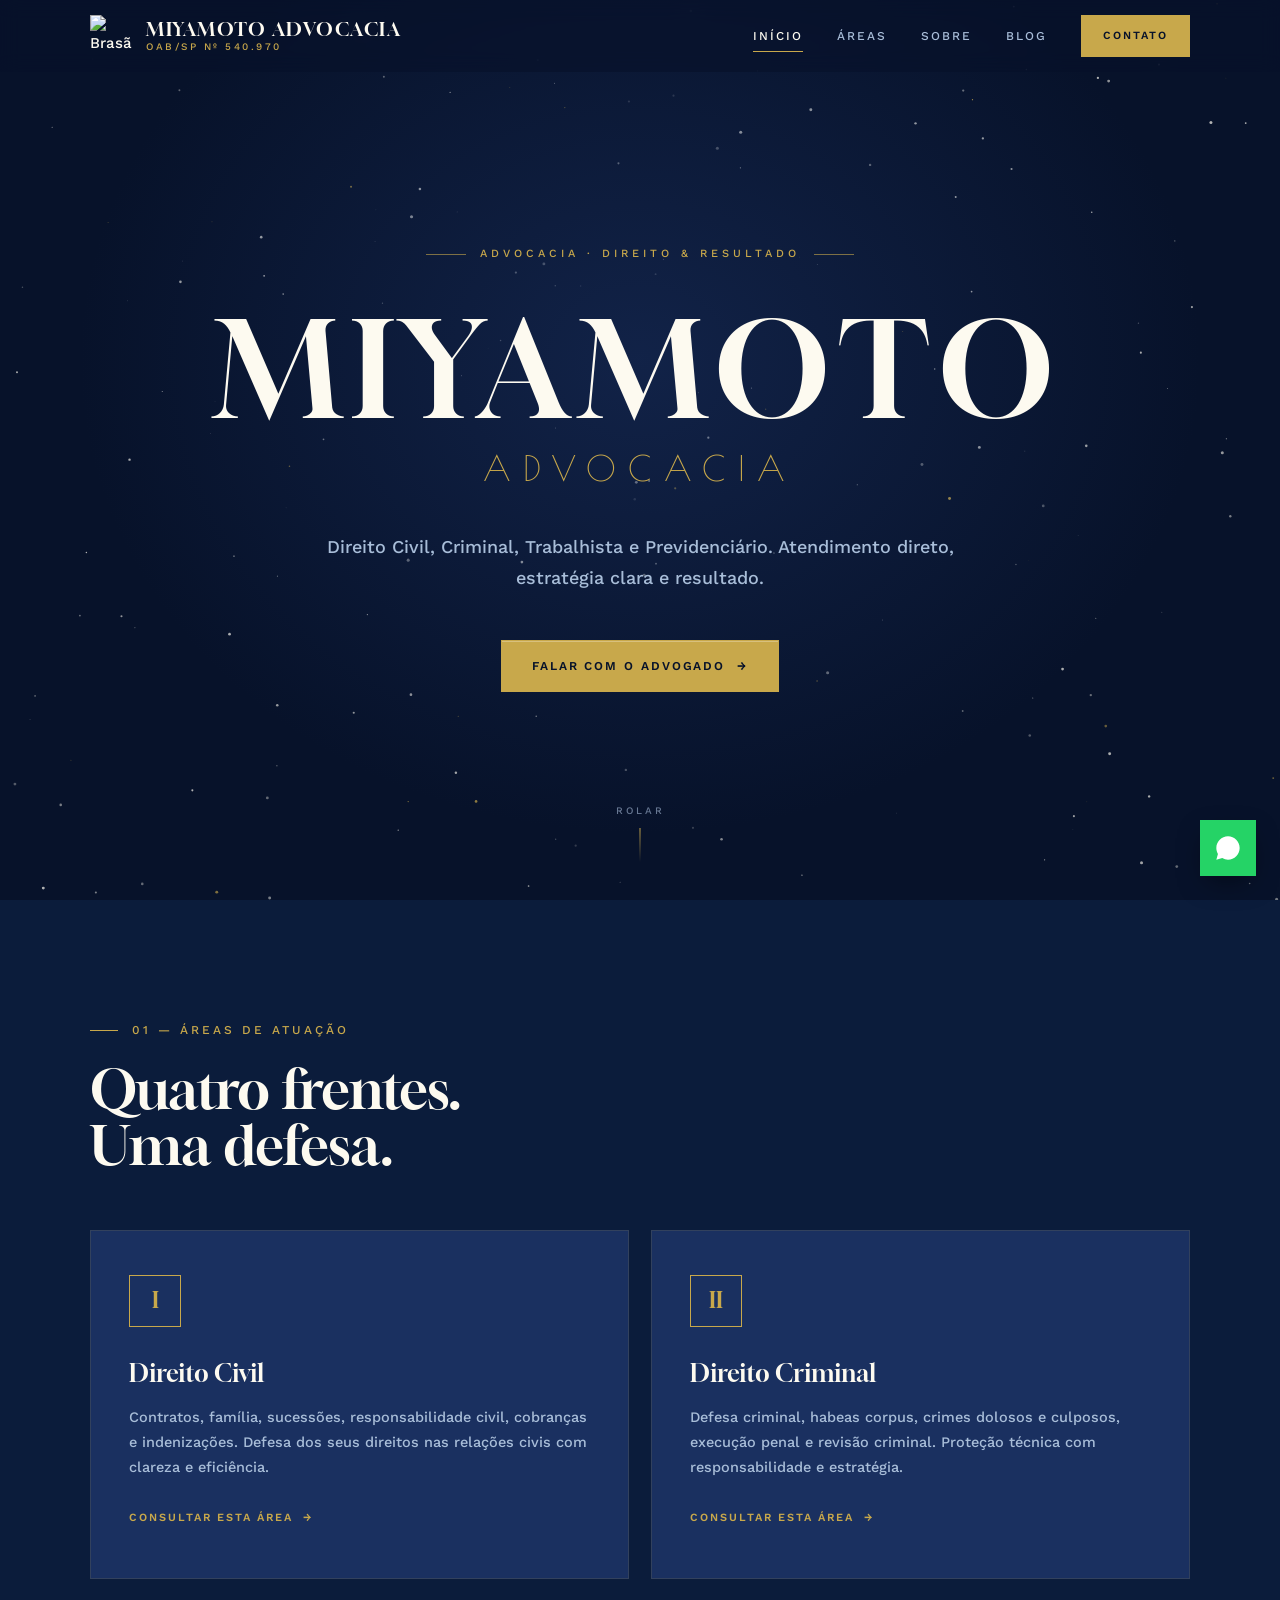
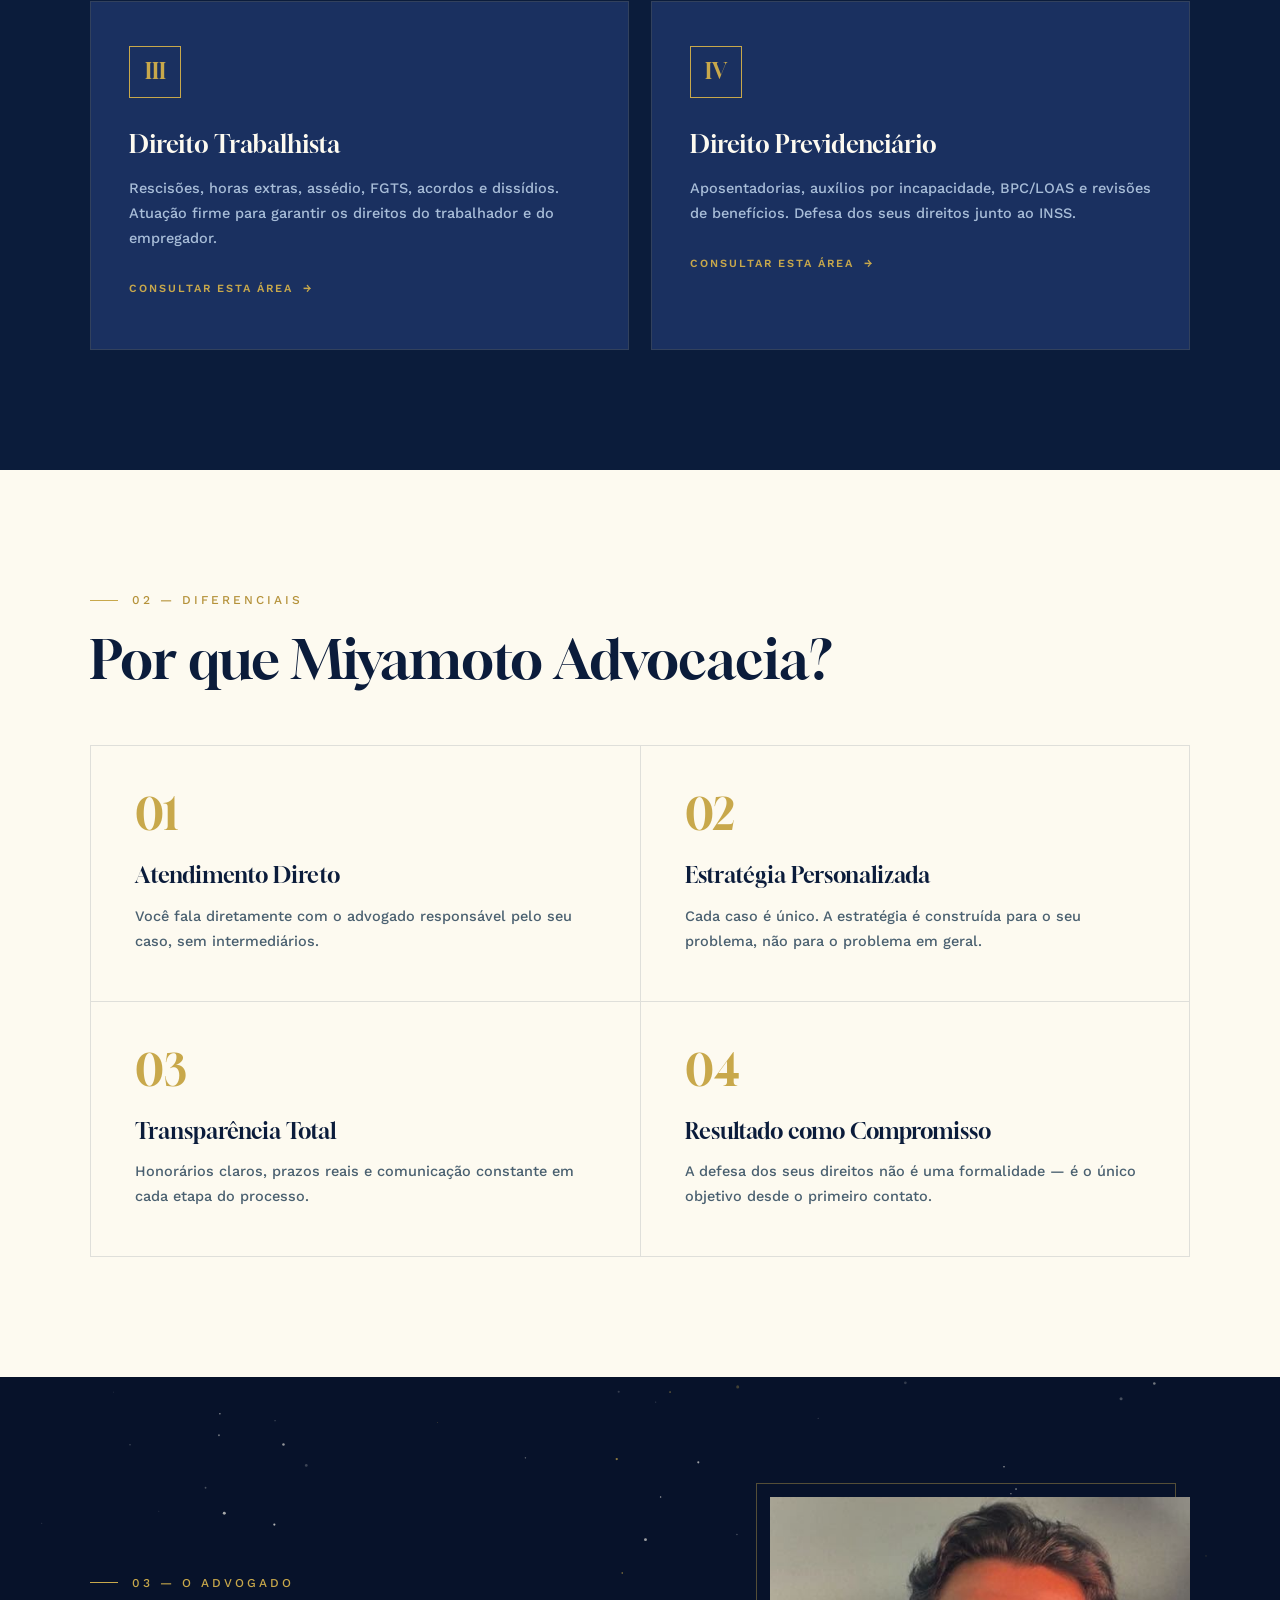
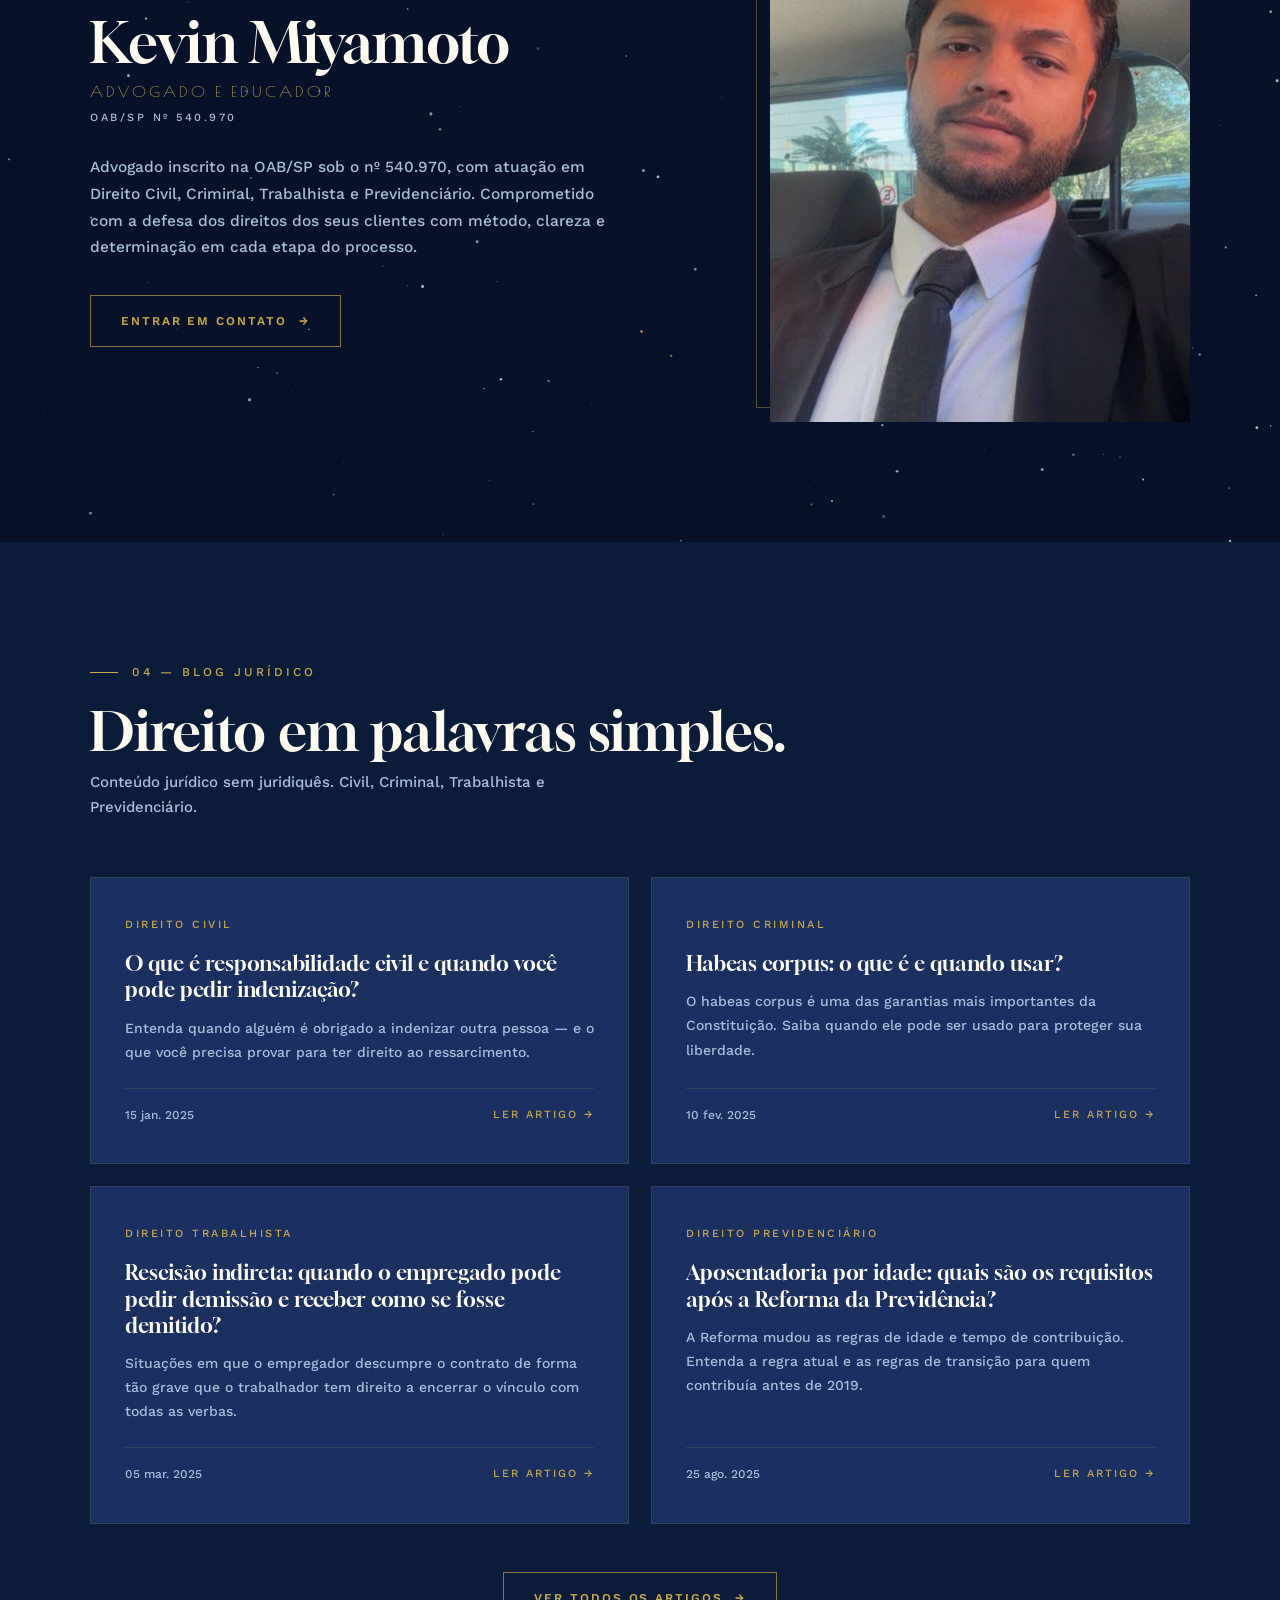
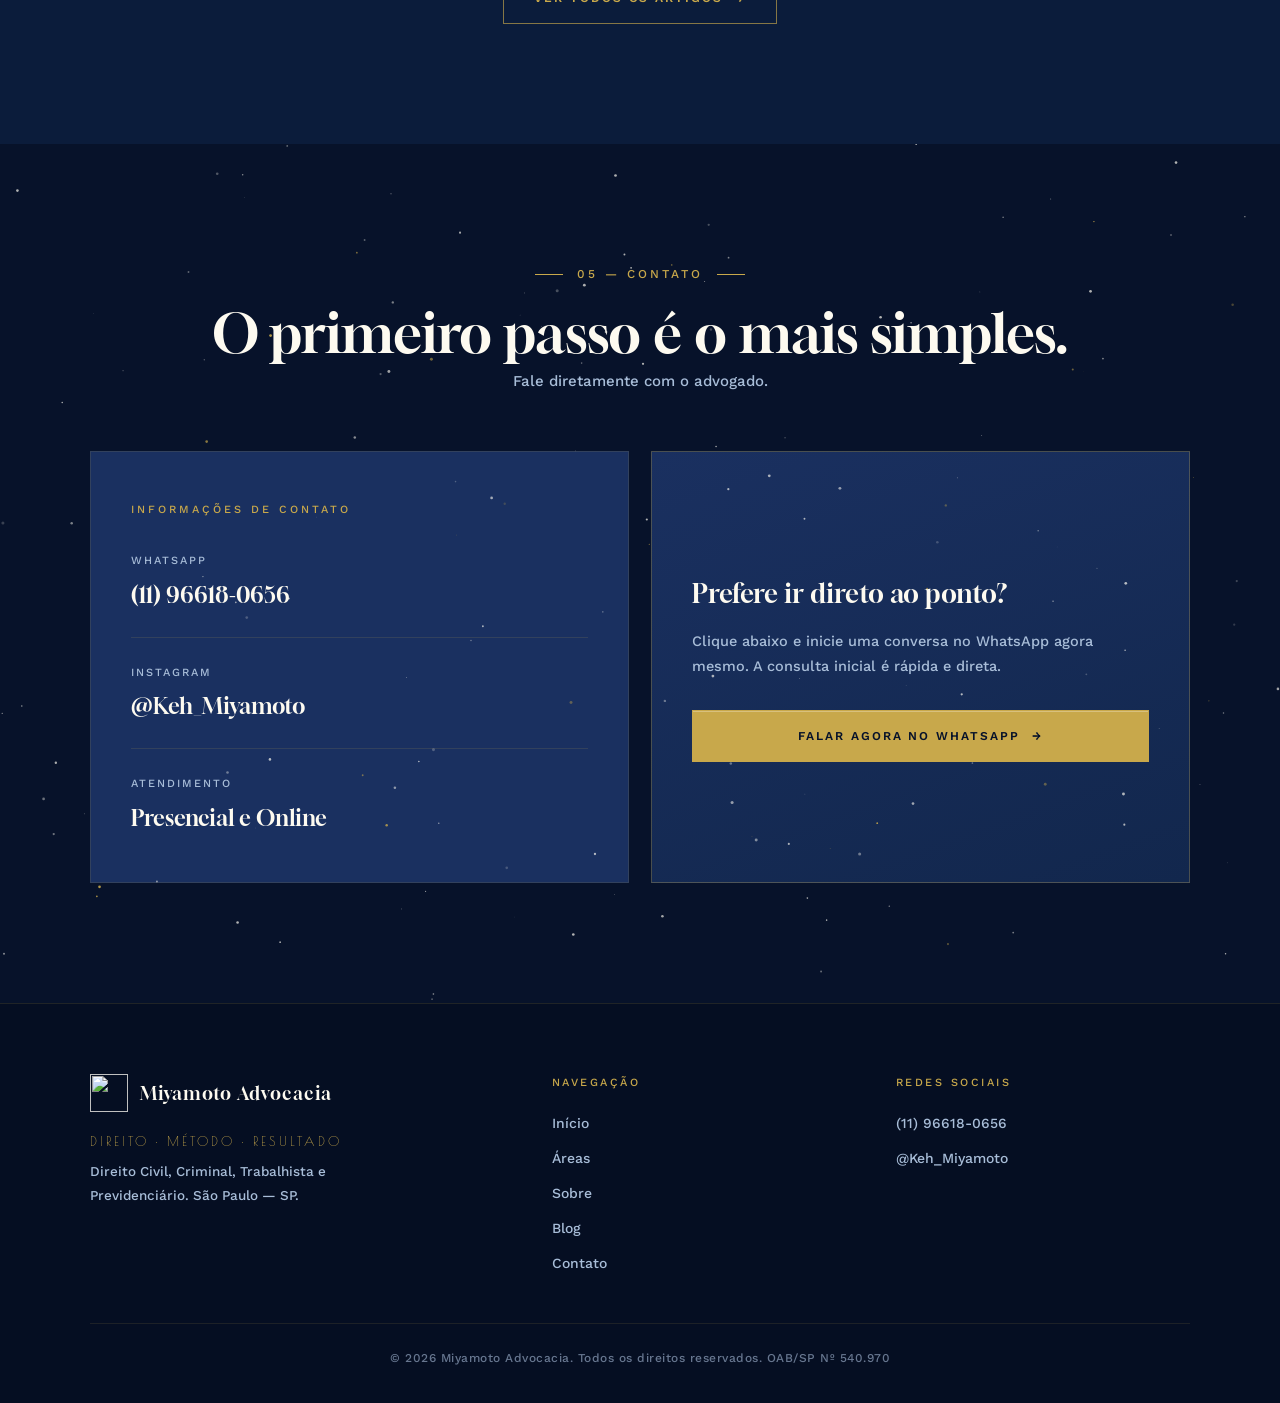
==== commit dda9a4f8: "Inclui Direito Previdenciário no texto do Sobre Co-Authored-By: Claude Opus 5.5 <noreply@anthropic.c" ====
--- a/index.html
+++ b/index.html
@@ -280,7 +280,7 @@
       <h2 class="sec-title" style="font-size:clamp(34px,5vw,56px);margin-bottom:6px;">Kevin Miyamoto</h2>
       <p class="sub">Advogado e Educador</p>
       <p class="oab">OAB/SP Nº 540.970</p>
-      <p class="bio">Advogado inscrito na OAB/SP sob o nº 540.970, com atuação em Direito Civil, Criminal e Trabalhista. Comprometido com a defesa dos direitos dos seus clientes com método, clareza e determinação em cada etapa do processo.</p>
+      <p class="bio">Advogado inscrito na OAB/SP sob o nº 540.970, com atuação em Direito Civil, Criminal, Trabalhista e Previdenciário. Comprometido com a defesa dos direitos dos seus clientes com método, clareza e determinação em cada etapa do processo.</p>
       <a class="btn btn-ghost" href="#contato">Entrar em contato <span class="arr" aria-hidden="true">→</span></a>
     </div>
     <div class="photo" data-reveal style="transition-delay:.15s">
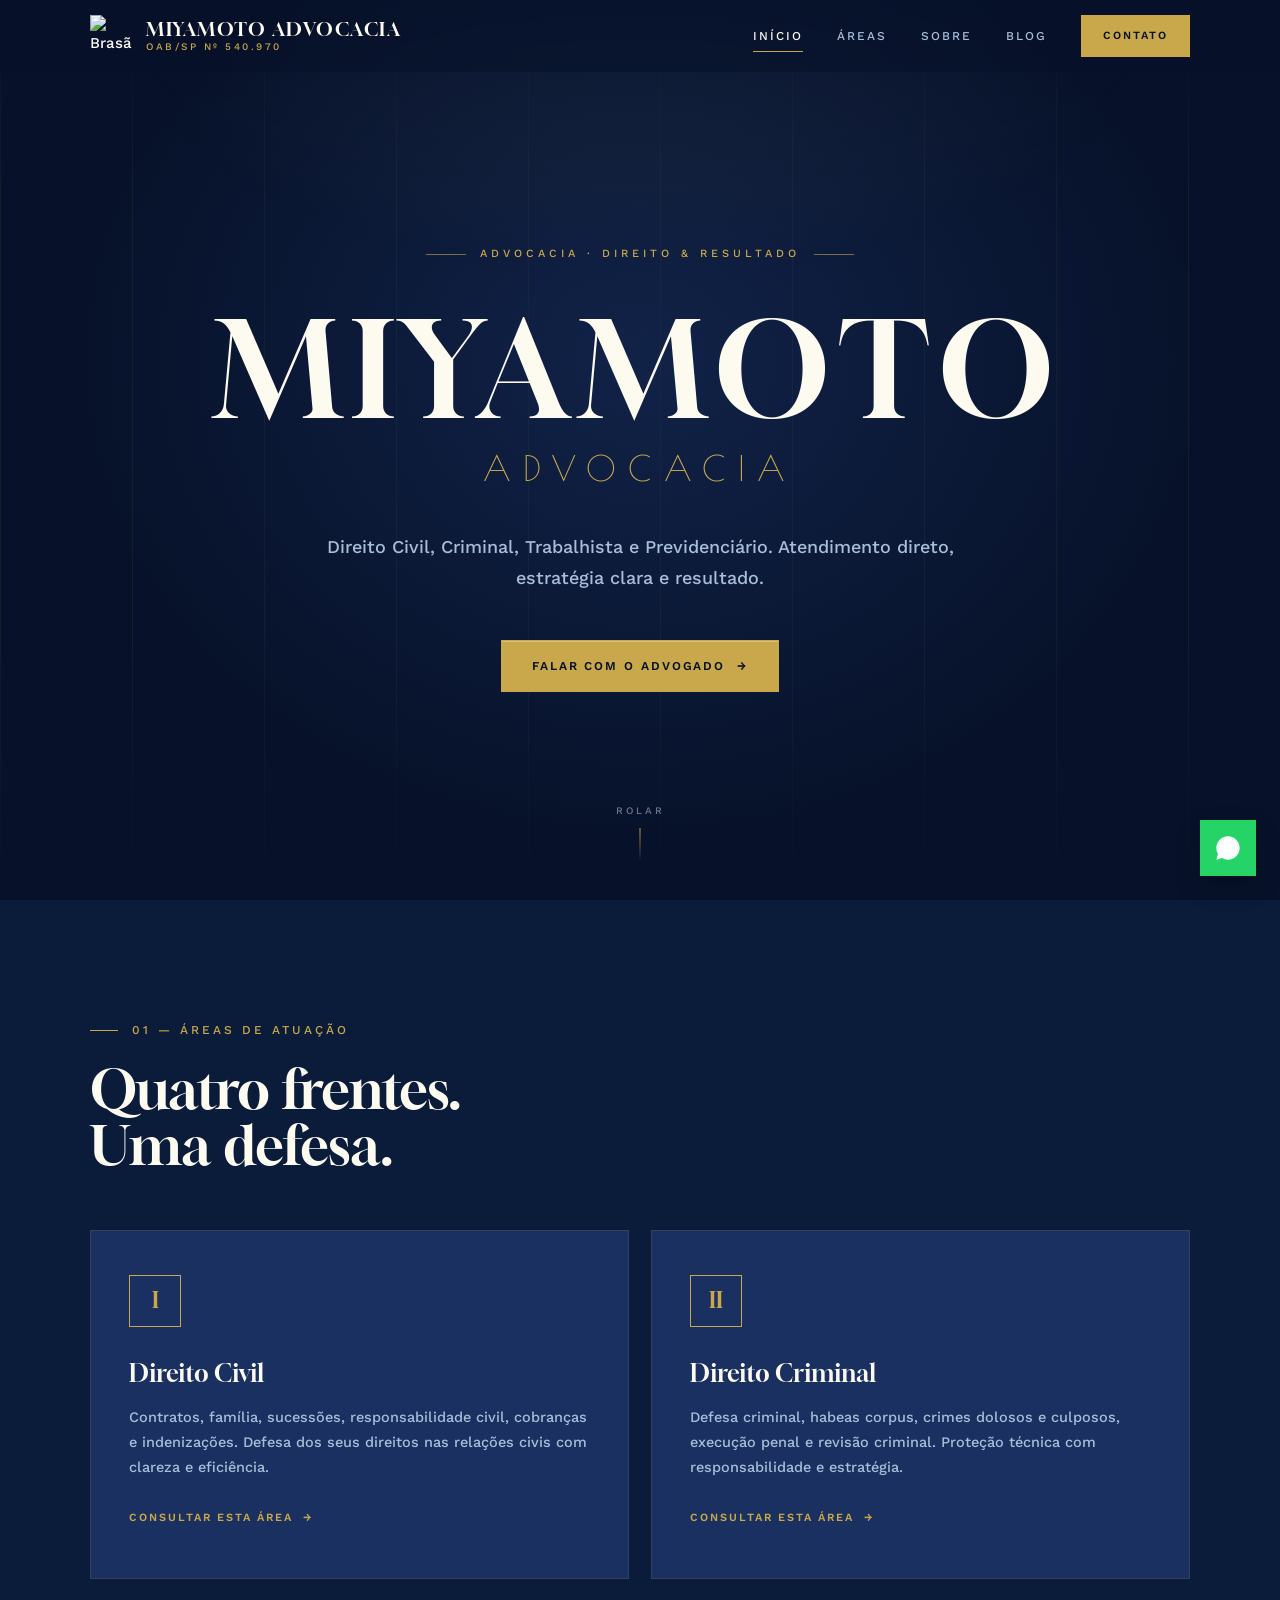
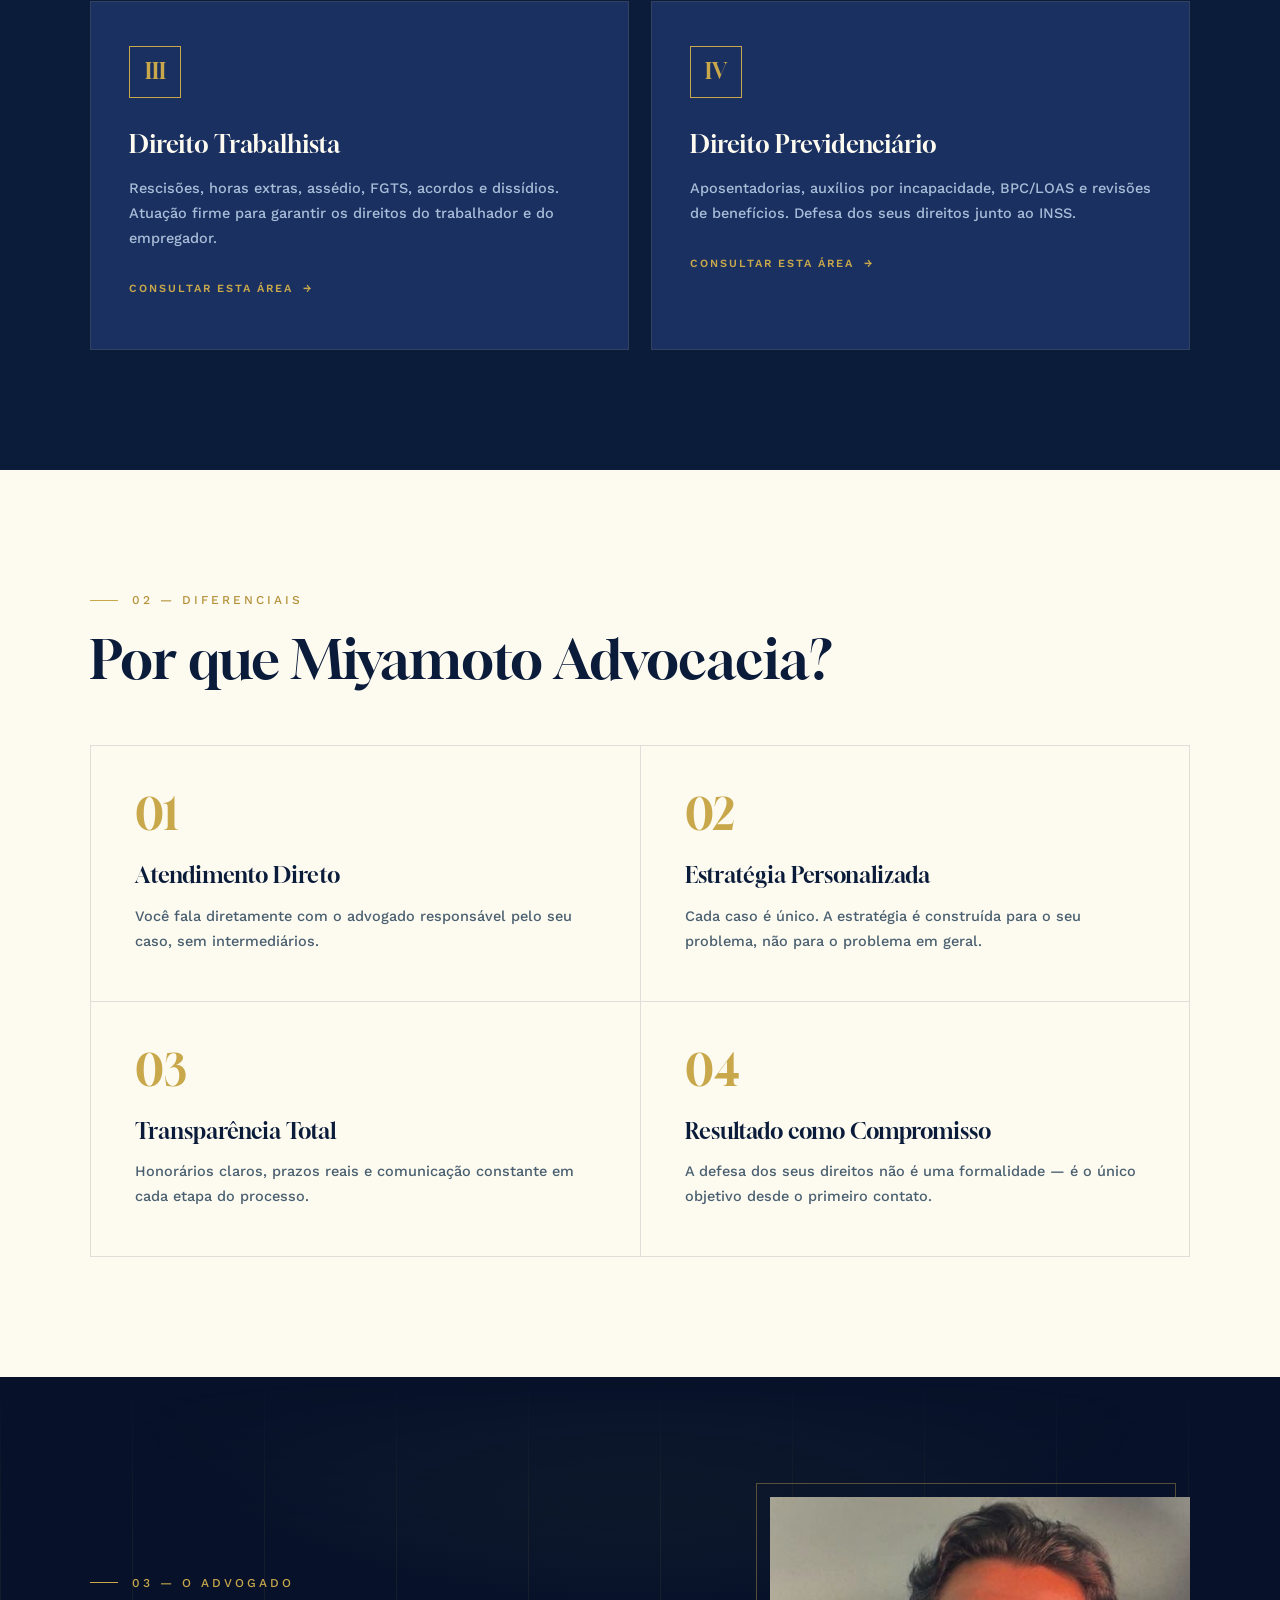
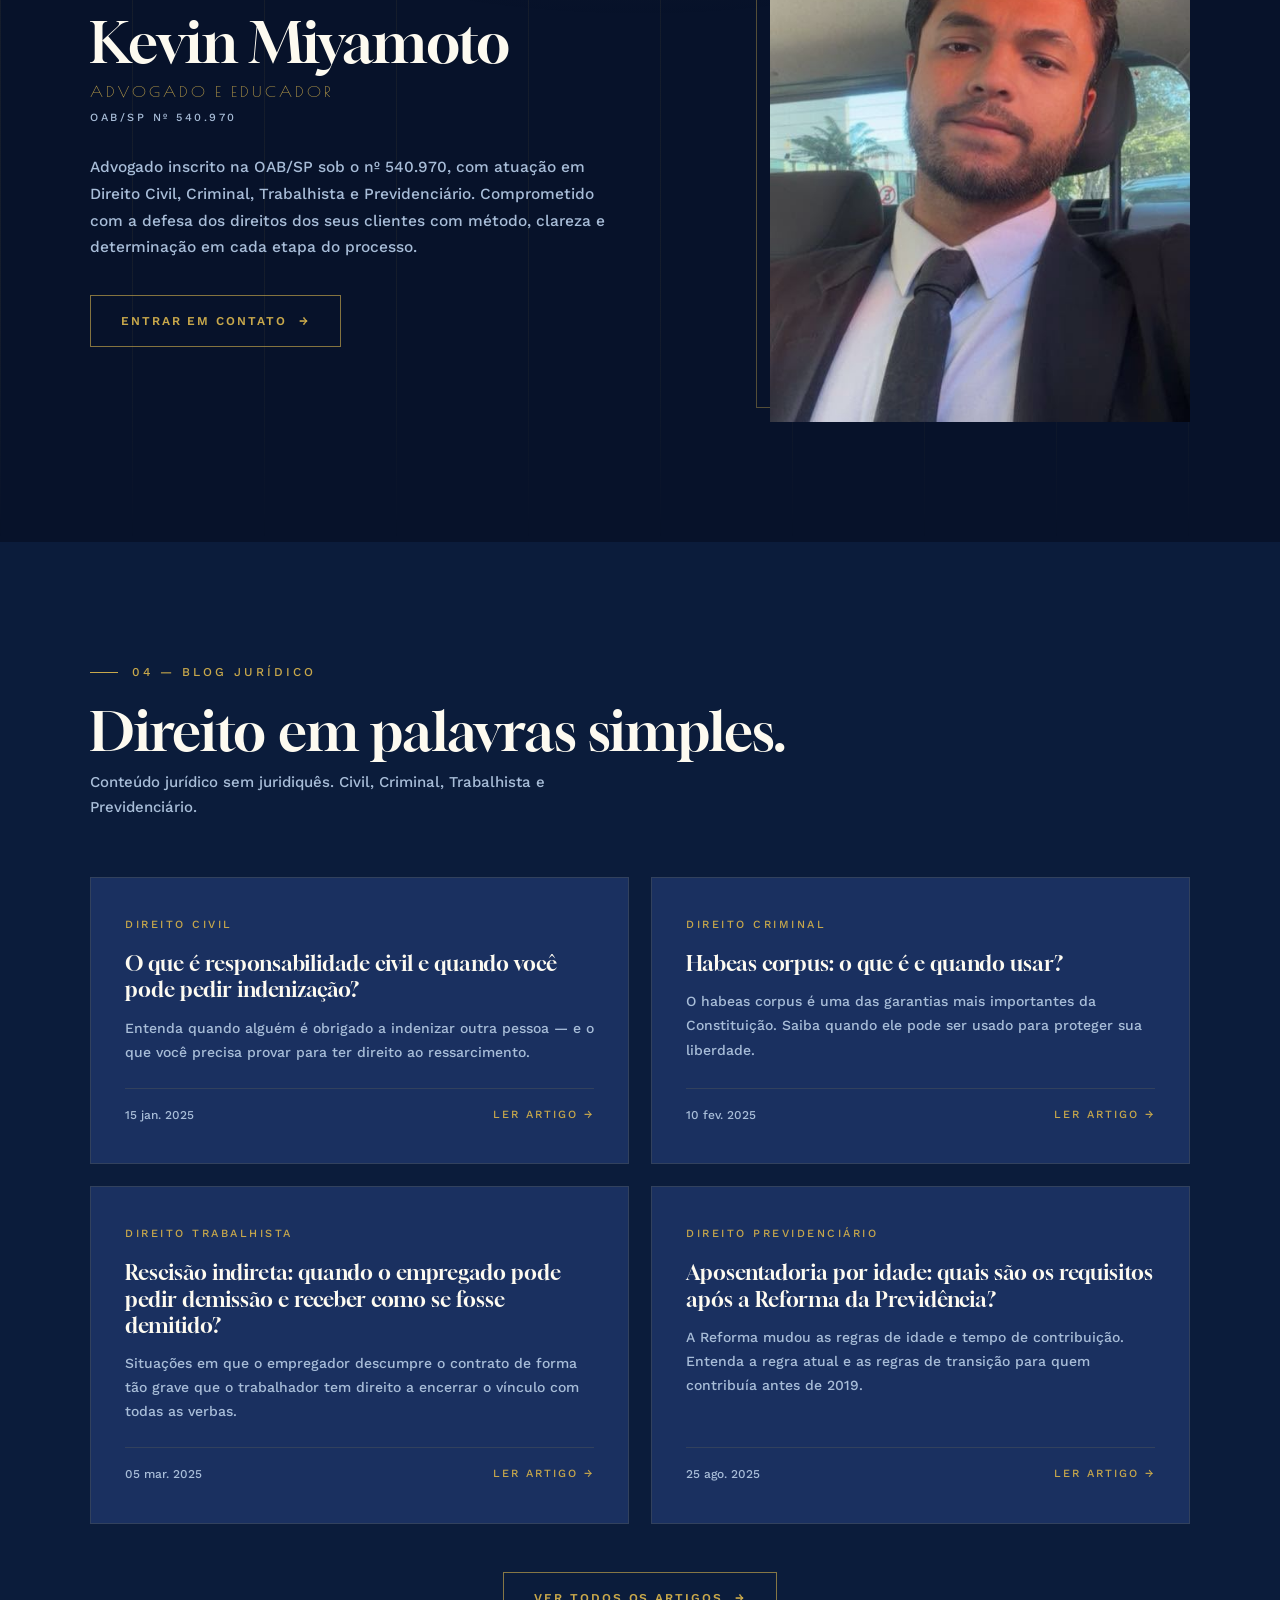
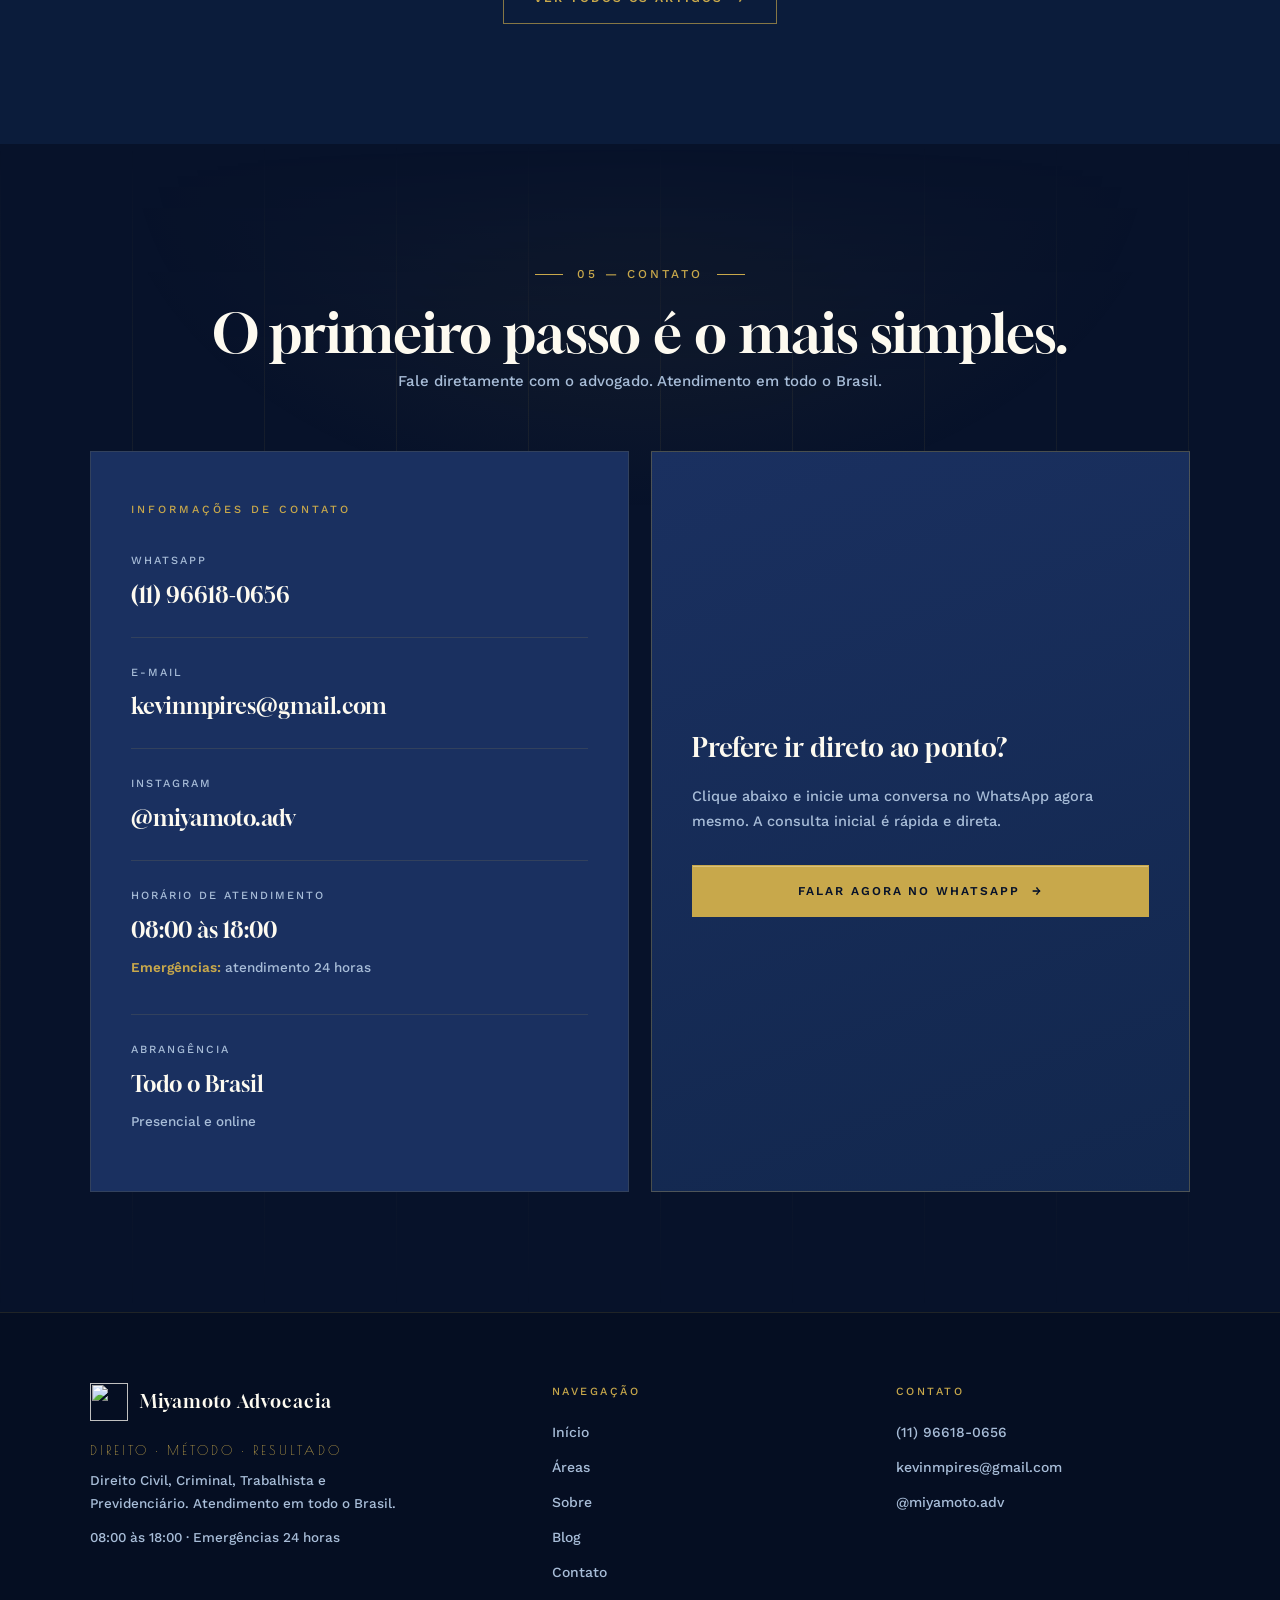
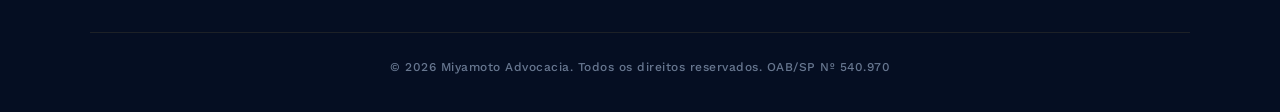
==== commit 70a238b9: "Troca fundo estrelado por linhas finas e atualiza dados de contato - Remove as estrelas animadas (ca" ====
--- a/index.html
+++ b/index.html
@@ -4,7 +4,7 @@
 <meta charset="UTF-8">
 <meta name="viewport" content="width=device-width, initial-scale=1.0">
 <meta name="theme-color" content="#0B1C3B">
-<meta name="description" content="Miyamoto Advocacia — Direito Civil, Criminal, Trabalhista e Previdenciário. Atendimento direto, estratégia clara e resultado. OAB/SP Nº 540.970.">
+<meta name="description" content="Miyamoto Advocacia — Direito Civil, Criminal, Trabalhista e Previdenciário. Atendimento direto, estratégia clara e resultado. Atendimento em todo o Brasil. OAB/SP Nº 540.970.">
 <title>Miyamoto Advocacia — Direito Civil, Criminal, Trabalhista e Previdenciário</title>
 <link rel="icon" type="image/png" href="assets/aureo_brasao_redondo.png">
 <meta property="og:title" content="Miyamoto Advocacia — Direito Civil, Criminal, Trabalhista e Previdenciário">
@@ -34,7 +34,14 @@
   ::-webkit-scrollbar-thumb:hover{background:var(--gold);}
   .wrap{max-width:var(--maxw);margin:0 auto;padding:0 var(--pad);}
   section{padding:120px 0;position:relative;overflow:hidden;}
-  canvas.stars{position:absolute;inset:0;width:100%;height:100%;pointer-events:none;}
+  .bg-lines{position:absolute;inset:0;pointer-events:none;
+    background:
+      radial-gradient(ellipse 60% 45% at 50% 0%,rgba(200,168,75,.10),transparent 70%),
+      repeating-linear-gradient(90deg,rgba(200,168,75,.075) 0 1px,transparent 1px 132px);
+    background-position:center top;
+    -webkit-mask-image:linear-gradient(180deg,transparent,#000 22%,#000 70%,transparent);
+            mask-image:linear-gradient(180deg,transparent,#000 22%,#000 70%,transparent);}
+  .bg-lines ~ .wrap{position:relative;z-index:1;}
 
   /* Reveal */
   [data-reveal]{opacity:0;transform:translateY(28px);transition:opacity .9s cubic-bezier(.16,1,.3,1),transform .9s cubic-bezier(.16,1,.3,1);}
@@ -142,7 +149,9 @@
   .cinfo .row{border-bottom:1px solid rgba(200,168,75,.14);padding-bottom:22px;}
   .cinfo .row:last-child{border-bottom:none;padding-bottom:0;}
   .cinfo .row .k{font-size:11px;letter-spacing:2px;text-transform:uppercase;color:var(--blue-gray);margin-bottom:6px;}
-  .cinfo .row .v{font-family:'Gloock',serif;font-size:22px;color:var(--cream);}
+  .cinfo .row .v{font-family:'Gloock',serif;font-size:22px;color:var(--cream);overflow-wrap:anywhere;}
+  .cinfo .row .note{font-size:13.5px;color:var(--blue-gray);margin-top:6px;}
+  .cinfo .row .note strong{color:var(--gold);font-weight:600;}
   a.v{background-image:linear-gradient(var(--gold),var(--gold));background-size:0 1px;background-repeat:no-repeat;background-position:0 100%;transition:color .25s,background-size .4s cubic-bezier(.22,.7,.2,1);}
   a.v:hover{color:var(--gold);background-size:100% 1px;}
   .cbox.accent{background:linear-gradient(160deg,#1A3060,#12274d);border-color:rgba(200,168,75,.3);display:flex;flex-direction:column;justify-content:center;}
@@ -209,7 +218,7 @@
 
 <!-- HERO -->
 <section class="hero" id="inicio">
-  <canvas class="stars"></canvas>
+  <div class="bg-lines" aria-hidden="true"></div>
   <div class="glow"></div>
   <div class="wrap hero-inner">
     <div class="kicker" data-reveal><span class="line"></span><span class="txt">Advocacia · Direito &amp; Resultado</span><span class="line"></span></div>
@@ -273,7 +282,7 @@
 
 <!-- 03 SOBRE -->
 <section id="sobre" style="background:#07122A;">
-  <canvas class="stars"></canvas>
+  <div class="bg-lines" aria-hidden="true"></div>
   <div class="wrap about-grid about">
     <div data-reveal>
       <div class="eyebrow"><span class="line"></span><span class="txt">03 — O Advogado</span></div>
@@ -330,20 +339,22 @@
 
 <!-- 05 CONTATO -->
 <section id="contato" style="background:#07122A;">
-  <canvas class="stars"></canvas>
+  <div class="bg-lines" aria-hidden="true"></div>
   <div class="wrap">
     <div data-reveal style="text-align:center;">
       <div class="eyebrow center"><span class="line"></span><span class="txt">05 — Contato</span><span class="line"></span></div>
       <h2 class="sec-title">O primeiro passo é o mais simples.</h2>
-      <p style="color:var(--blue-gray);margin:8px 0 0;">Fale diretamente com o advogado.</p>
+      <p style="color:var(--blue-gray);margin:8px 0 0;">Fale diretamente com o advogado. Atendimento em todo o Brasil.</p>
     </div>
     <div class="contact-grid">
       <div class="cbox" data-reveal>
         <span class="lbl">Informações de contato</span>
         <div class="cinfo">
           <div class="row"><div class="k">WhatsApp</div><a class="v" href="https://wa.me/5511966180656" target="_blank" rel="noopener">(11) 96618-0656</a></div>
-          <div class="row"><div class="k">Instagram</div><a class="v" href="https://instagram.com/Keh_Miyamoto" target="_blank" rel="noopener">@Keh_Miyamoto</a></div>
-          <div class="row"><div class="k">Atendimento</div><div class="v">Presencial e Online</div></div>
+          <div class="row"><div class="k">E-mail</div><a class="v" href="mailto:kevinmpires@gmail.com">kevinmpires@gmail.com</a></div>
+          <div class="row"><div class="k">Instagram</div><a class="v" href="https://instagram.com/miyamoto.adv" target="_blank" rel="noopener">@miyamoto.adv</a></div>
+          <div class="row"><div class="k">Horário de atendimento</div><div class="v">08:00 às 18:00</div><p class="note"><strong>Emergências:</strong> atendimento 24 horas</p></div>
+          <div class="row"><div class="k">Abrangência</div><div class="v">Todo o Brasil</div><p class="note">Presencial e online</p></div>
         </div>
       </div>
       <div class="cbox accent" data-reveal style="transition-delay:.1s">
@@ -361,15 +372,16 @@
       <div>
         <div class="foot-brand"><img src="assets/aureo_brasao_redondo.png" alt=""><span class="n">Miyamoto Advocacia</span></div>
         <p class="tag">Direito · Método · Resultado</p>
-        <p class="desc">Direito Civil, Criminal, Trabalhista e Previdenciário. São Paulo — SP.</p>
+        <p class="desc">Direito Civil, Criminal, Trabalhista e Previdenciário. Atendimento em todo o Brasil.</p>
+        <p class="desc" style="margin-top:10px;">08:00 às 18:00 · Emergências 24 horas</p>
       </div>
       <div class="foot-col">
         <div class="h">Navegação</div>
         <div class="links"><a href="#inicio">Início</a><a href="#areas">Áreas</a><a href="#sobre">Sobre</a><a href="#blog">Blog</a><a href="#contato">Contato</a></div>
       </div>
       <div class="foot-col">
-        <div class="h">Redes Sociais</div>
-        <div class="links"><a href="https://wa.me/5511966180656" target="_blank" rel="noopener">(11) 96618-0656</a><a href="https://instagram.com/Keh_Miyamoto" target="_blank" rel="noopener">@Keh_Miyamoto</a></div>
+        <div class="h">Contato</div>
+        <div class="links"><a href="https://wa.me/5511966180656" target="_blank" rel="noopener">(11) 96618-0656</a><a href="mailto:kevinmpires@gmail.com">kevinmpires@gmail.com</a><a href="https://instagram.com/miyamoto.adv" target="_blank" rel="noopener">@miyamoto.adv</a></div>
       </div>
     </div>
     <div class="copy"><p>© <span data-year>2026</span> Miyamoto Advocacia. Todos os direitos reservados. OAB/SP Nº 540.970</p></div>
@@ -386,27 +398,6 @@
 (function(){
   var reduced = window.matchMedia && window.matchMedia('(prefers-reduced-motion: reduce)').matches;
 
-  // Starfield
-  if(!reduced){
-    document.querySelectorAll('canvas.stars').forEach(function(cv){
-      var ctx=cv.getContext('2d'),stars=[],w=0,h=0,dpr=1;
-      function resize(){
-        dpr=Math.min(window.devicePixelRatio||1,2);
-        var p=cv.parentElement.getBoundingClientRect();w=p.width;h=p.height;
-        cv.width=w*dpr;cv.height=h*dpr;ctx.setTransform(dpr,0,0,dpr,0,0);
-        var count=Math.min(220,Math.floor(w*h/6500));stars=[];
-        for(var i=0;i<count;i++)stars.push({x:Math.random()*w,y:Math.random()*h,r:Math.random()*1.3+0.25,a:Math.random()*6.28,s:Math.random()*0.022+0.004,g:Math.random()>0.86});
-      }
-      resize();window.addEventListener('resize',resize);
-      (function draw(){
-        ctx.clearRect(0,0,w,h);
-        for(var i=0;i<stars.length;i++){var st=stars[i];st.a+=st.s;var al=0.25+Math.abs(Math.sin(st.a))*0.75;
-          ctx.beginPath();ctx.arc(st.x,st.y,st.r,0,6.283);
-          ctx.fillStyle=st.g?'rgba(200,168,75,'+(al*0.9)+')':'rgba(253,250,240,'+(al*0.7)+')';ctx.fill();}
-        requestAnimationFrame(draw);
-      })();
-    });
-  }
 
   // Reveal on scroll
   var revs=[].slice.call(document.querySelectorAll('[data-reveal]'));
